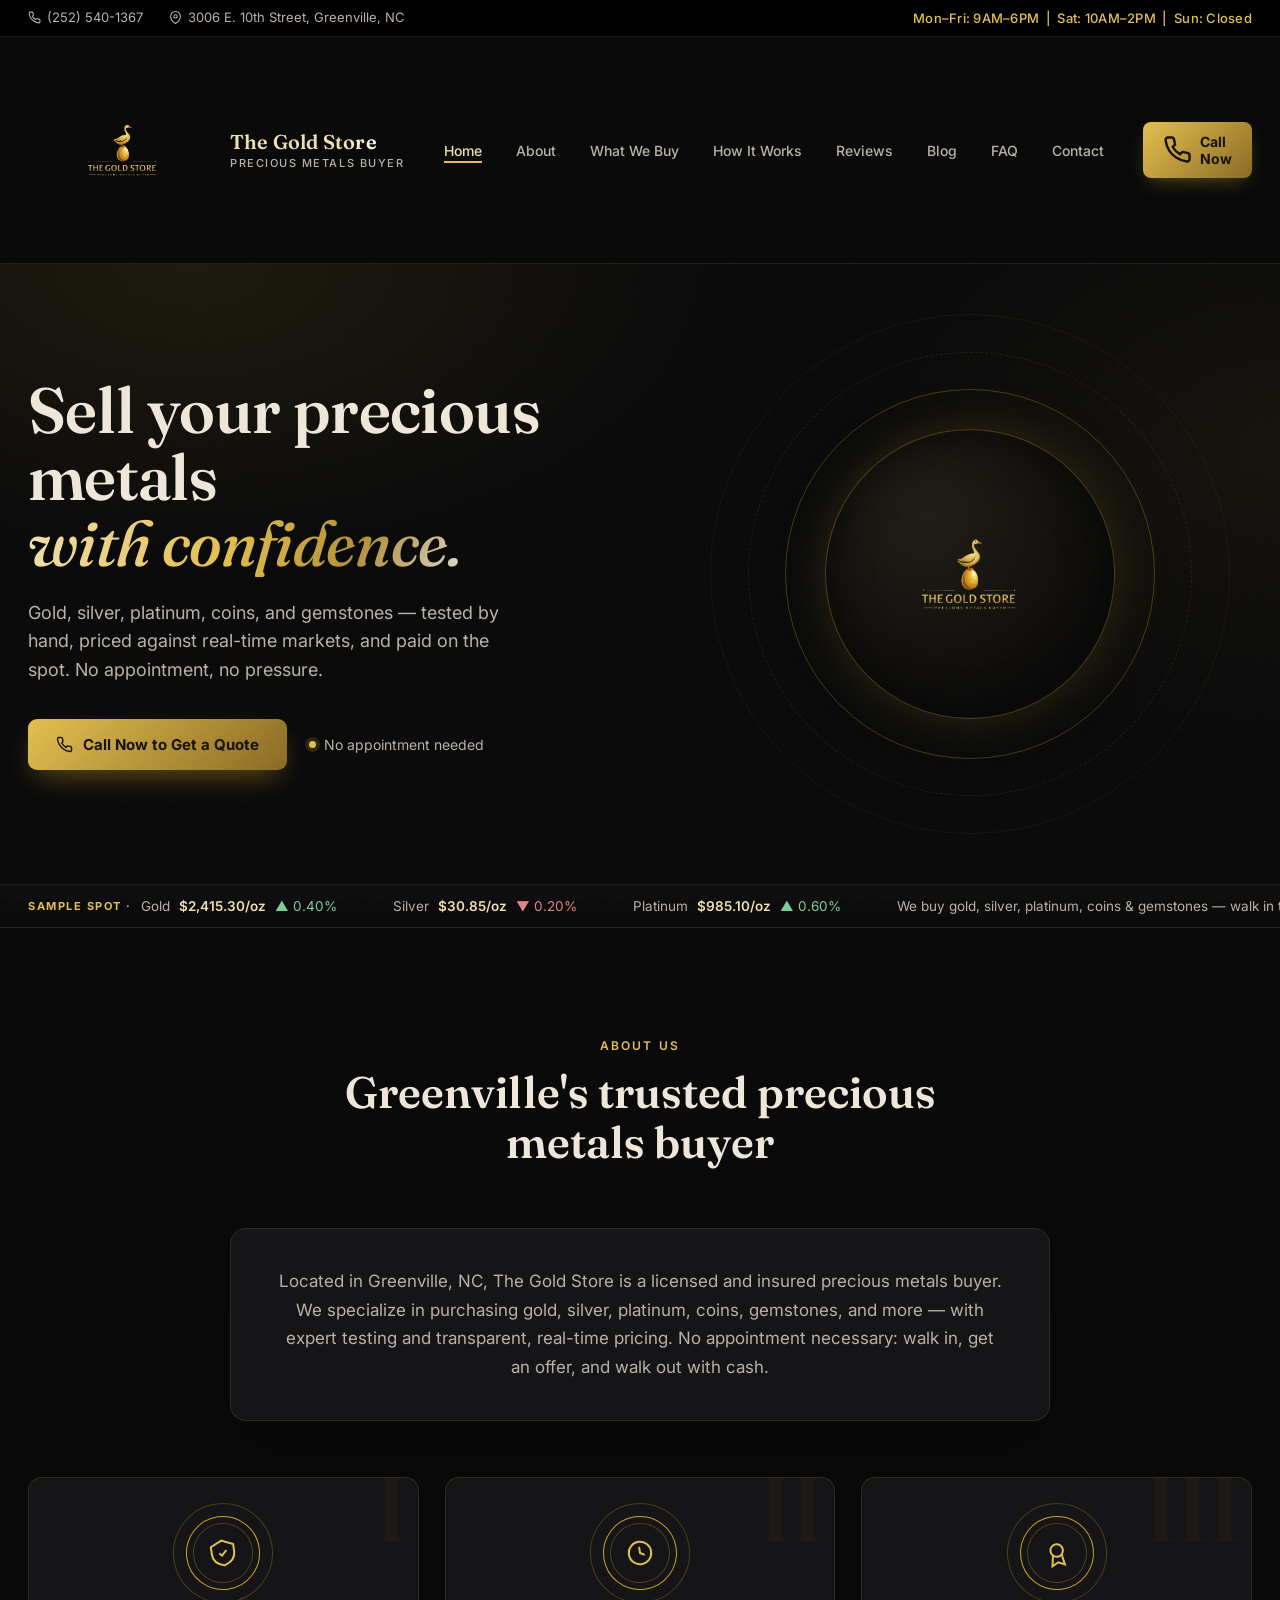
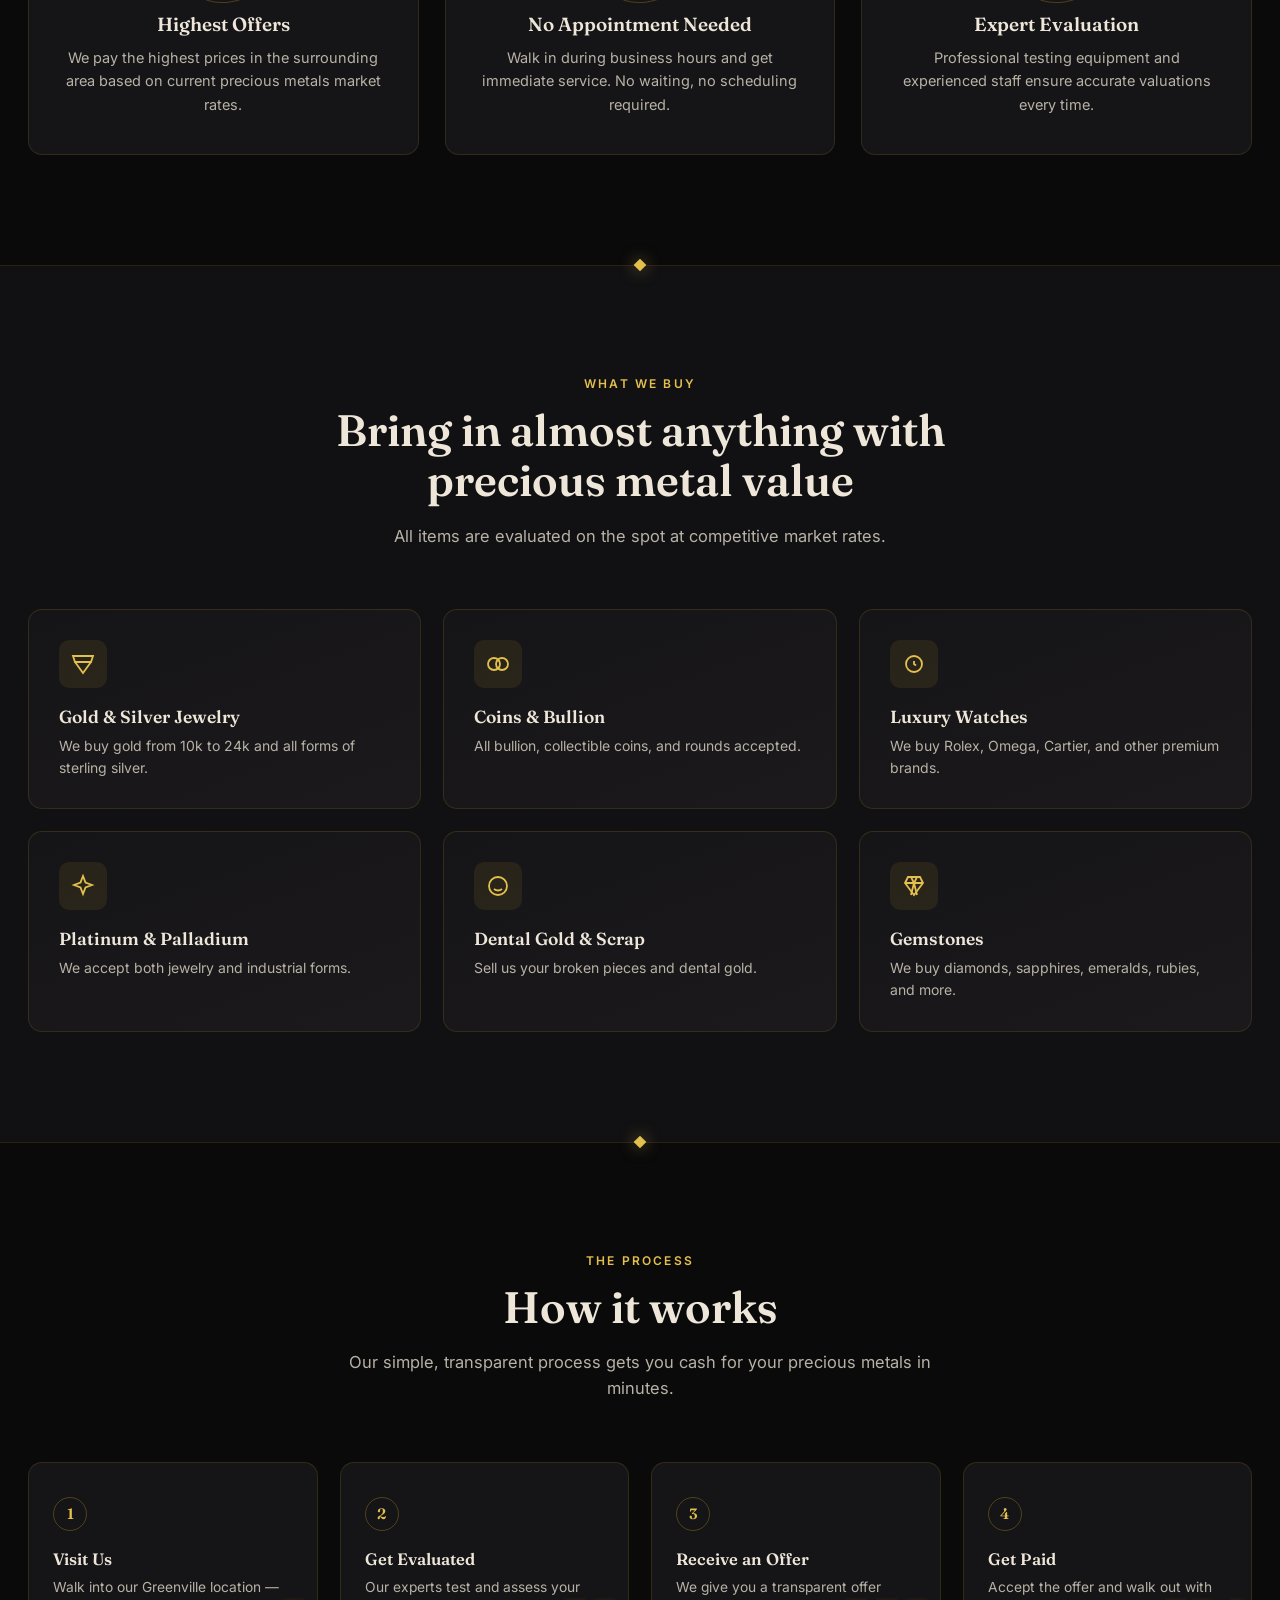
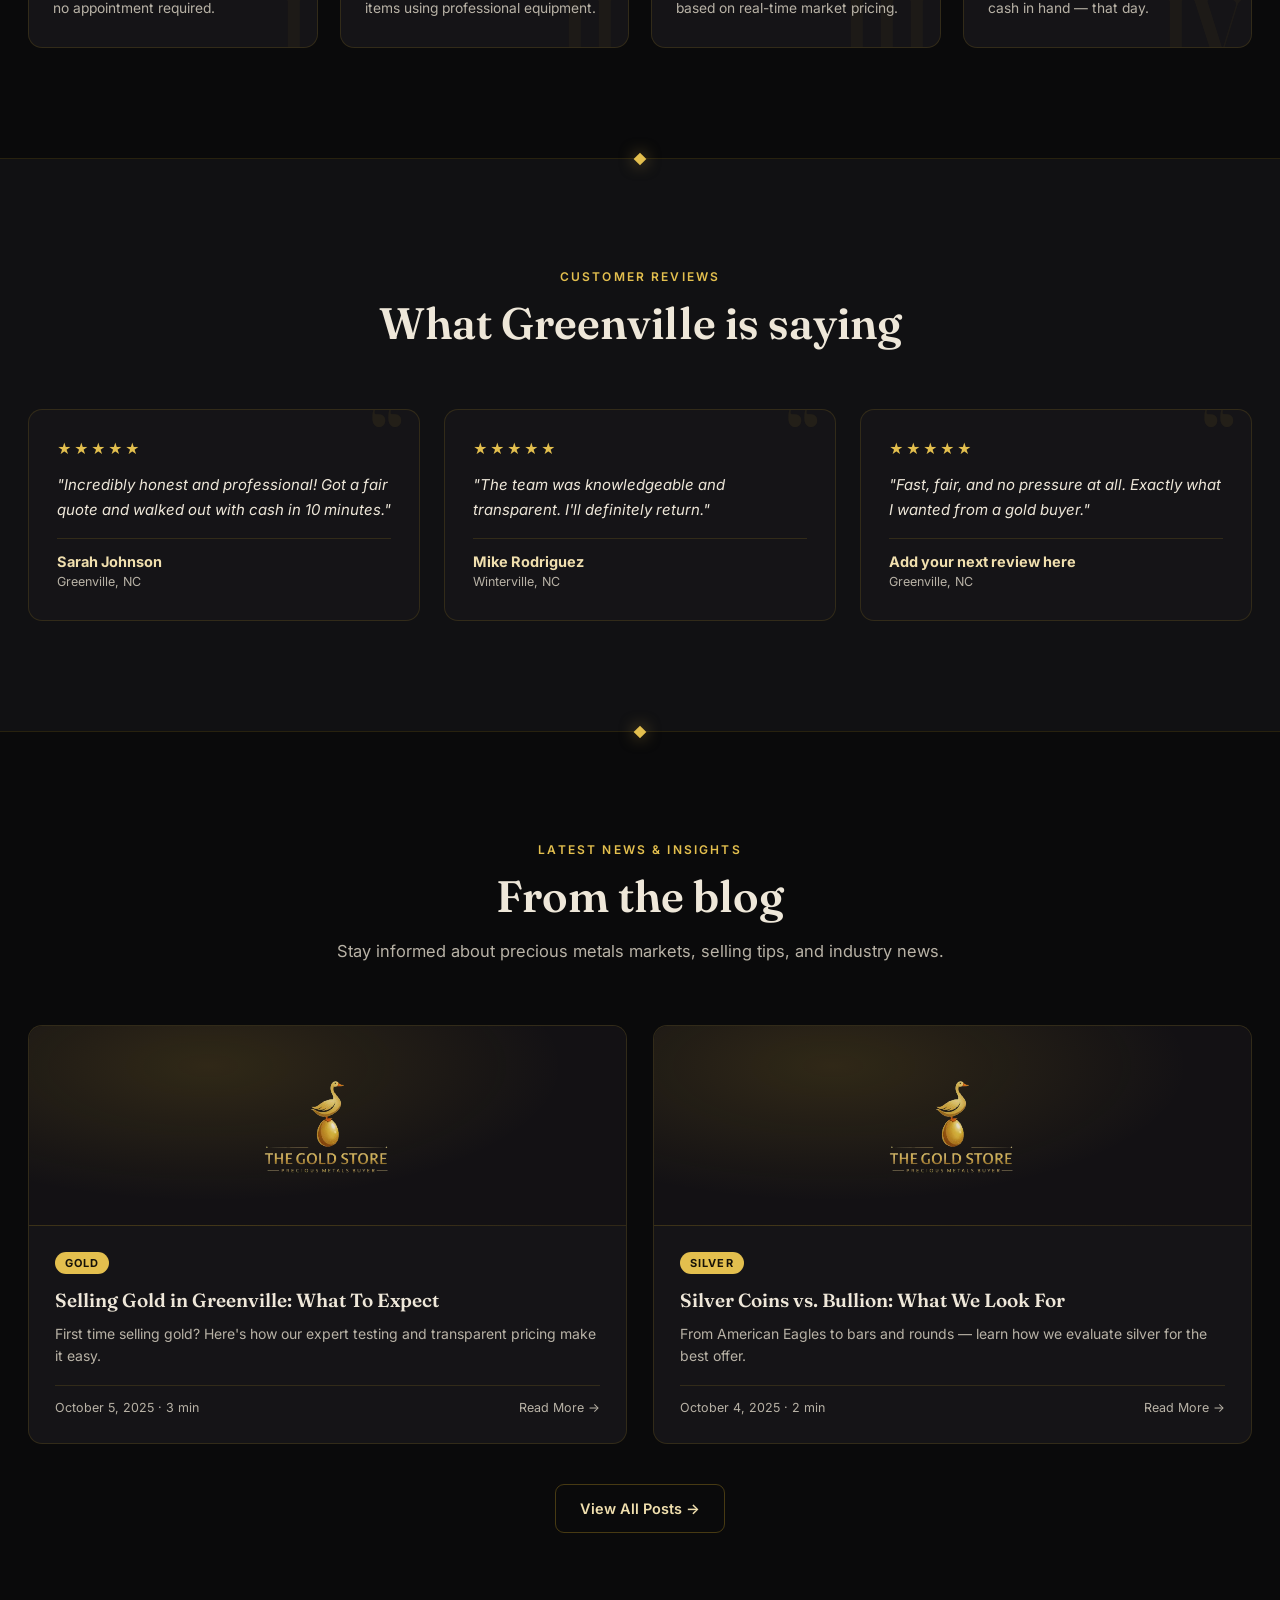
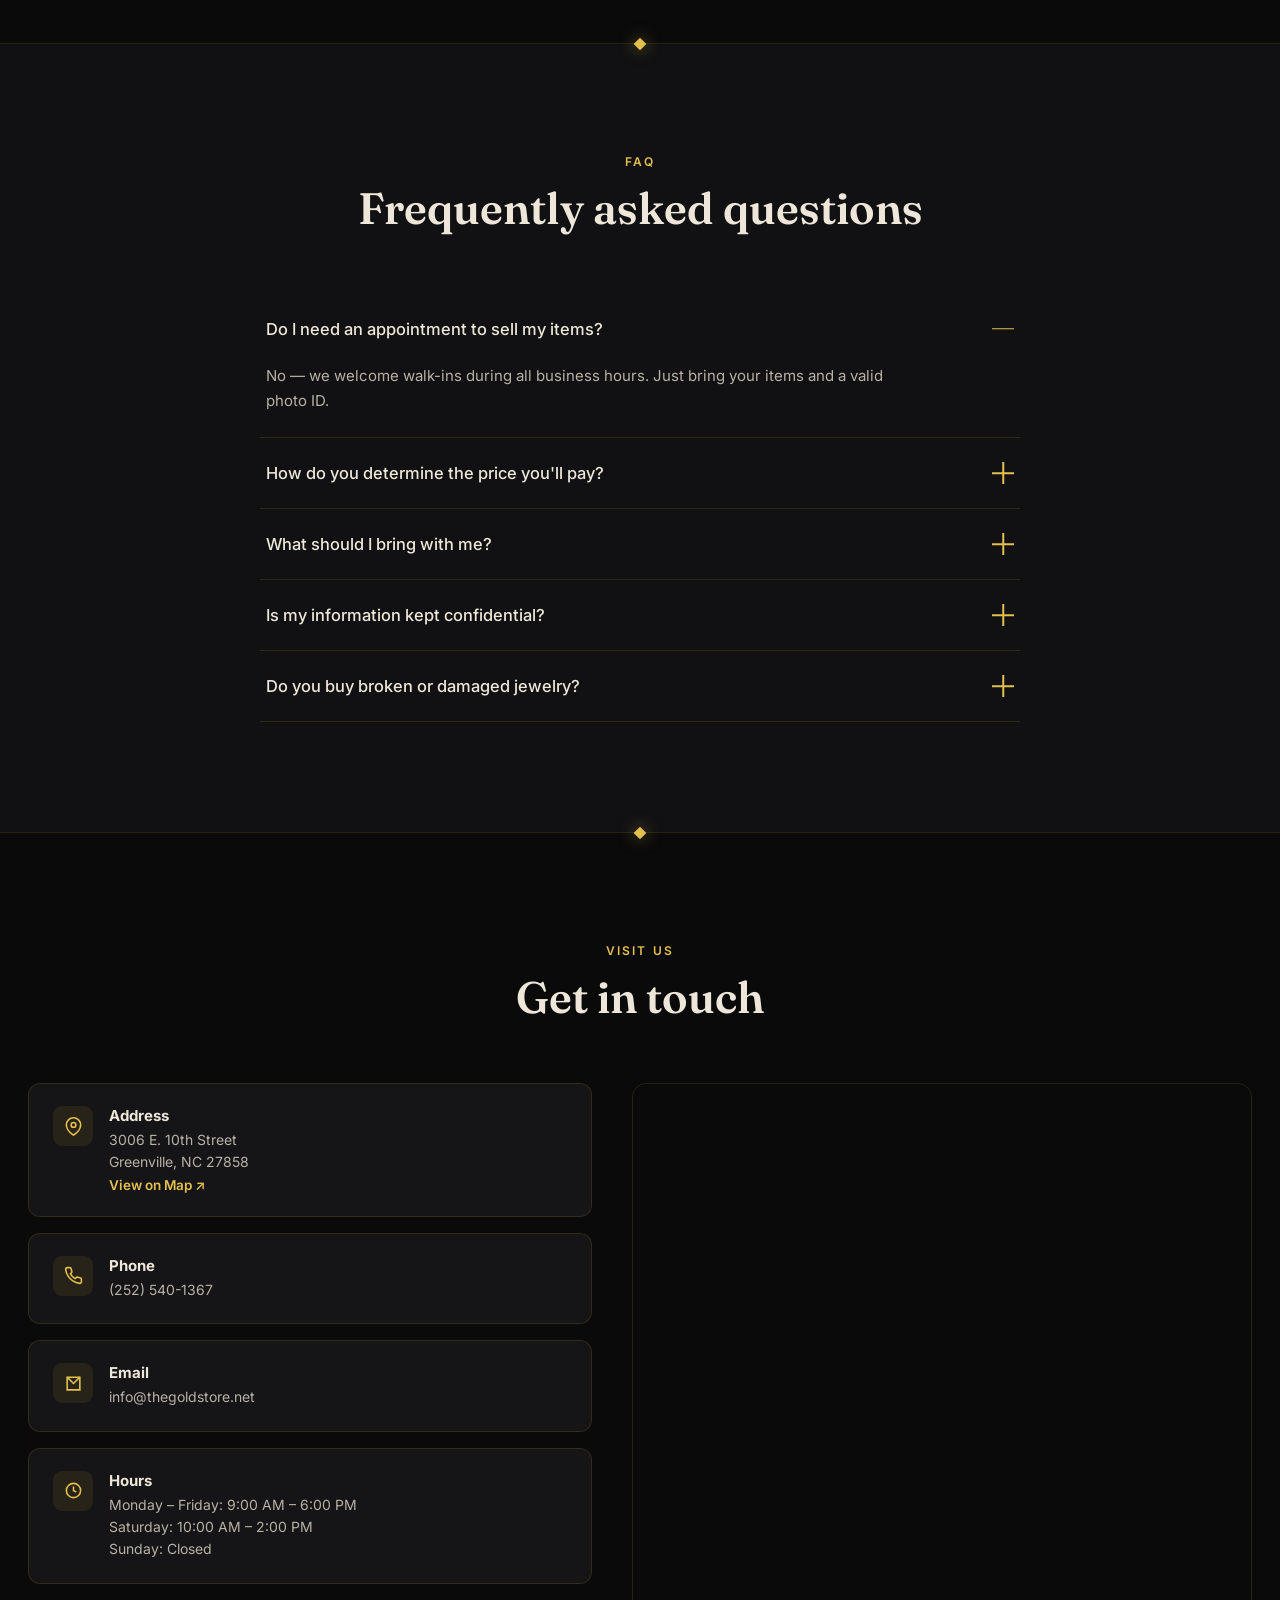
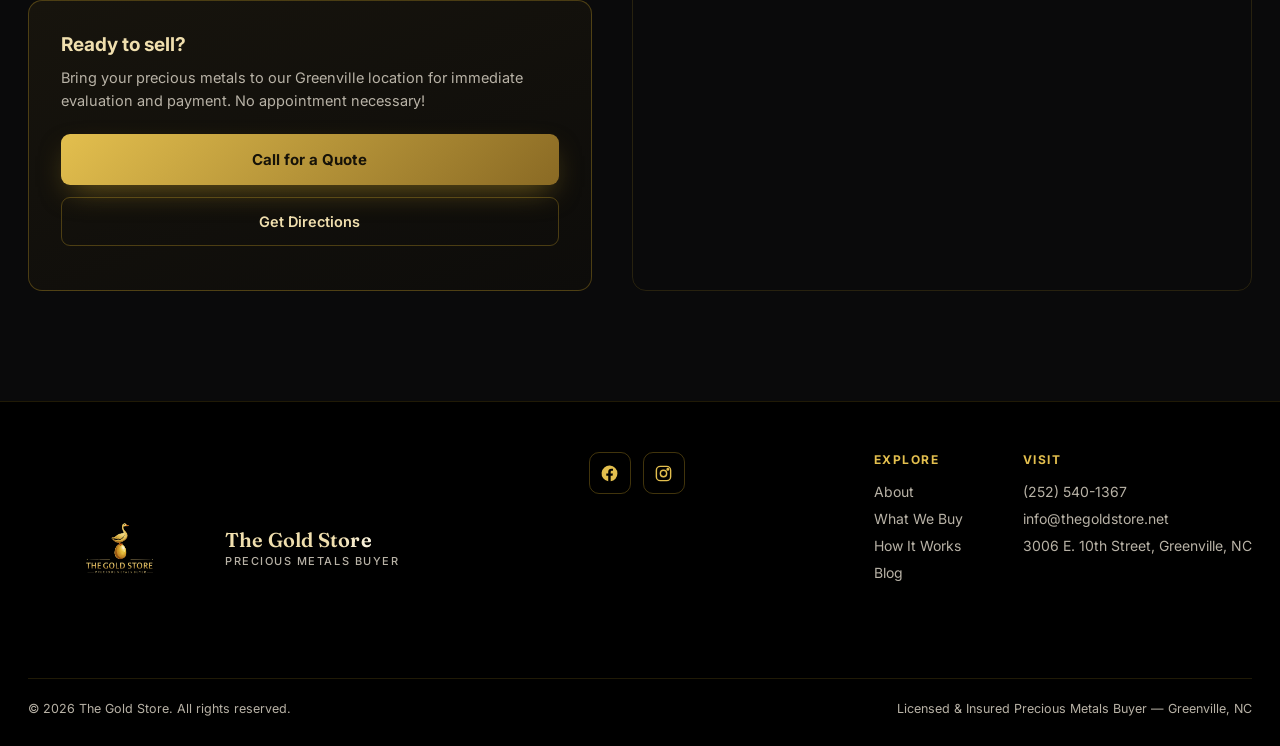
==== index.html @ 0c6445d1 "v14" ====
<!DOCTYPE html>
<html lang="en">
<head>
<meta charset="UTF-8">
<meta name="viewport" content="width=device-width, initial-scale=1.0">
<title>The Gold Store — Precious Metals Buyer in Greenville, NC</title>
<meta name="description" content="Get instant cash for gold, silver, platinum, coins and more in Greenville, NC. Walk in, get tested, and get paid. Licensed & insured.">
<link rel="preconnect" href="https://fonts.googleapis.com">
<link rel="preconnect" href="https://fonts.gstatic.com" crossorigin>
<link href="https://fonts.googleapis.com/css2?family=Fraunces:ital,opsz,wght@0,9..144,400;0,9..144,500;0,9..144,600;0,9..144,700;1,9..144,500&family=Inter:wght@400;500;600;700&display=swap" rel="stylesheet">
<link rel="stylesheet" href="assets/styles.css">
</head>
<body>
<!-- Intro splash: large centered emblem that docks into its hero position on load -->
<noscript><style>#introOverlay{display:none !important;}</style></noscript>
<div id="introOverlay">
  <div class="intro-emblem">
    <div class="emblem-ring">
      <div class="emblem-core">
        <img src="assets/logo.png" alt="The Gold Store">
      </div>
    </div>
  </div>
</div>
<div class="scroll-progress" id="scrollProgress"></div>

<!-- Utility bar -->
<div class="utility-bar">
  <div class="wrap">
    <div>
      <a href="tel:2525401367"><svg viewBox="0 0 24 24" fill="none" stroke="currentColor" stroke-width="2"><path d="M22 16.92v3a2 2 0 0 1-2.18 2 19.79 19.79 0 0 1-8.63-3.07 19.5 19.5 0 0 1-6-6 19.79 19.79 0 0 1-3.07-8.67A2 2 0 0 1 4.11 2h3a2 2 0 0 1 2 1.72c.127.96.362 1.903.7 2.81a2 2 0 0 1-.45 2.11L8.09 9.91a16 16 0 0 0 6 6l1.27-1.27a2 2 0 0 1 2.11-.45c.907.338 1.85.573 2.81.7A2 2 0 0 1 22 16.92z"/></svg>(252) 540-1367</a>
      <a href="https://maps.google.com/?q=3006+E.+10th+Street+Greenville+NC" target="_blank" rel="noopener"><svg viewBox="0 0 24 24" fill="none" stroke="currentColor" stroke-width="2"><path d="M21 10c0 7-9 13-9 13s-9-6-9-13a9 9 0 0 1 18 0z"/><circle cx="12" cy="10" r="3"/></svg>3006 E. 10th Street, Greenville, NC</a>
    </div>
    <div class="hours">Mon–Fri: 9AM–6PM &nbsp;|&nbsp; Sat: 10AM–2PM &nbsp;|&nbsp; Sun: Closed</div>
  </div>
</div>

<!-- Header -->
<header class="site-header">
  <nav>
    <a href="#home" class="brand">
      <img class="brand-mark" src="assets/logo.png" alt="The Gold Store logo">
      <span class="brand-name">The Gold Store<span>Precious Metals Buyer</span></span>
    </a>
    <ul class="nav-links">
      <li><a href="#home">Home</a></li>
      <li><a href="#about">About</a></li>
      <li><a href="#what-we-buy">What We Buy</a></li>
      <li><a href="#how-it-works">How It Works</a></li>
      <li><a href="#reviews">Reviews</a></li>
      <li><a href="blog.html">Blog</a></li>
      <li><a href="#faq">FAQ</a></li>
      <li><a href="#contact">Contact</a></li>
    </ul>
    <a href="tel:2525401367" class="nav-cta">
      <svg viewBox="0 0 24 24" fill="none" stroke="currentColor" stroke-width="2"><path d="M22 16.92v3a2 2 0 0 1-2.18 2 19.79 19.79 0 0 1-8.63-3.07 19.5 19.5 0 0 1-6-6 19.79 19.79 0 0 1-3.07-8.67A2 2 0 0 1 4.11 2h3a2 2 0 0 1 2 1.72c.127.96.362 1.903.7 2.81a2 2 0 0 1-.45 2.11L8.09 9.91a16 16 0 0 0 6 6l1.27-1.27a2 2 0 0 1 2.11-.45c.907.338 1.85.573 2.81.7A2 2 0 0 1 22 16.92z"/></svg>
      Call Now
    </a>
    <button class="menu-toggle" id="menuOpen" aria-label="Open menu">
      <svg width="20" height="20" viewBox="0 0 24 24" fill="none" stroke="currentColor" stroke-width="2"><path d="M3 12h18M3 6h18M3 18h18"/></svg>
    </button>
  </nav>
</header>

<div class="mobile-nav" id="mobileNav">
  <button class="close-btn" id="menuClose">✕</button>
  <a href="#home">Home</a>
  <a href="#about">About</a>
  <a href="#what-we-buy">What We Buy</a>
  <a href="#how-it-works">How It Works</a>
  <a href="#reviews">Reviews</a>
  <a href="blog.html">Blog</a>
  <a href="#faq">FAQ</a>
  <a href="#contact">Contact</a>
</div>

<!-- Hero -->
<section class="hero" id="home">
  <div class="wrap hero-grid">
    <div>
      <h1>Sell your precious metals <em>with confidence.</em></h1>
      <p class="lede">Gold, silver, platinum, coins, and gemstones — tested by hand, priced against real-time markets, and paid on the spot. No appointment, no pressure.</p>
      <div class="hero-actions">
        <a href="tel:2525401367" class="btn-primary">
          <svg viewBox="0 0 24 24" fill="none" stroke="currentColor" stroke-width="2"><path d="M22 16.92v3a2 2 0 0 1-2.18 2 19.79 19.79 0 0 1-8.63-3.07 19.5 19.5 0 0 1-6-6 19.79 19.79 0 0 1-3.07-8.67A2 2 0 0 1 4.11 2h3a2 2 0 0 1 2 1.72c.127.96.362 1.903.7 2.81a2 2 0 0 1-.45 2.11L8.09 9.91a16 16 0 0 0 6 6l1.27-1.27a2 2 0 0 1 2.11-.45c.907.338 1.85.573 2.81.7A2 2 0 0 1 22 16.92z"/></svg>
          Call Now to Get a Quote
        </a>
        <div class="hero-note"><span class="dot"></span>No appointment needed</div>
      </div>
    </div>
    <div class="hero-emblem">
      <div class="emblem-ring">
        <div class="emblem-core">
          <img src="assets/logo.png" alt="The Gold Store emblem">
        </div>
      </div>
    </div>
  </div>
</section>

<!-- Ticker -->
<div class="ticker">
  <div class="wrap" style="display:flex; align-items:center; gap:24px; padding-top:0;">
    <div class="ticker-track" id="tickerTrack">
      <!-- duplicated via JS for seamless loop -->
    </div>
  </div>
</div>

<!-- About -->
<section id="about">
  <div class="wrap">
    <div class="section-head reveal">
      <div class="eyebrow">About Us</div>
      <h2>Greenville's trusted precious metals buyer</h2>
    </div>
    <div class="about-lede reveal">
      Located in Greenville, NC, The Gold Store is a licensed and insured precious metals buyer. We specialize in purchasing gold, silver, platinum, coins, gemstones, and more — with expert testing and transparent, real-time pricing. No appointment necessary: walk in, get an offer, and walk out with cash.
    </div>
    <div class="trust-grid">
      <div class="trust-card reveal" data-num="I">
        <div class="stamp"><svg viewBox="0 0 24 24" fill="none" stroke="currentColor" stroke-width="1.6"><path d="M12 2 3 6v6c0 5 4 8.5 9 10 5-1.5 9-5 9-10V6l-9-4z"/><path d="m9 12 2 2 4-4"/></svg></div>
        <h3>Highest Offers</h3>
        <p>We pay the highest prices in the surrounding area based on current precious metals market rates.</p>
      </div>
      <div class="trust-card reveal" data-num="II">
        <div class="stamp"><svg viewBox="0 0 24 24" fill="none" stroke="currentColor" stroke-width="1.6"><circle cx="12" cy="12" r="9"/><path d="M12 7v5l3.5 2"/></svg></div>
        <h3>No Appointment Needed</h3>
        <p>Walk in during business hours and get immediate service. No waiting, no scheduling required.</p>
      </div>
      <div class="trust-card reveal" data-num="III">
        <div class="stamp"><svg viewBox="0 0 24 24" fill="none" stroke="currentColor" stroke-width="1.6"><path d="M12 15a5 5 0 1 0 0-10 5 5 0 0 0 0 10z"/><path d="M8.5 13.5 7 22l5-2.5L17 22l-1.5-8.5"/></svg></div>
        <h3>Expert Evaluation</h3>
        <p>Professional testing equipment and experienced staff ensure accurate valuations every time.</p>
      </div>
    </div>
  </div>
</section>
<div class="ornament-divider"><span></span></div>


<!-- What We Buy -->
<section id="what-we-buy" style="background:var(--ink-soft);">
  <div class="wrap">
    <div class="section-head reveal">
      <div class="eyebrow">What We Buy</div>
      <h2>Bring in almost anything with precious metal value</h2>
      <p>All items are evaluated on the spot at competitive market rates.</p>
    </div>
    <div class="buy-grid">
      <div class="buy-card reveal">
        <div class="buy-icon"><svg viewBox="0 0 24 24" fill="none" stroke="currentColor" stroke-width="1.8"><path d="M2 4h20l-2 6H4L2 4z"/><path d="M4 10 12 21l8-11"/></svg></div>
        <h3>Gold &amp; Silver Jewelry</h3>
        <p>We buy gold from 10k to 24k and all forms of sterling silver.</p>
      </div>
      <div class="buy-card reveal">
        <div class="buy-icon"><svg viewBox="0 0 24 24" fill="none" stroke="currentColor" stroke-width="1.8"><circle cx="8" cy="12" r="6"/><circle cx="16" cy="12" r="6"/></svg></div>
        <h3>Coins &amp; Bullion</h3>
        <p>All bullion, collectible coins, and rounds accepted.</p>
      </div>
      <div class="buy-card reveal">
        <div class="buy-icon"><svg viewBox="0 0 24 24" fill="none" stroke="currentColor" stroke-width="1.8"><circle cx="12" cy="12" r="8"/><path d="M12 9v3l2 1.5"/></svg></div>
        <h3>Luxury Watches</h3>
        <p>We buy Rolex, Omega, Cartier, and other premium brands.</p>
      </div>
      <div class="buy-card reveal">
        <div class="buy-icon"><svg viewBox="0 0 24 24" fill="none" stroke="currentColor" stroke-width="1.8"><path d="m12 2 2.5 6.5L21 11l-6.5 2.5L12 20l-2.5-6.5L3 11l6.5-2.5L12 2z"/></svg></div>
        <h3>Platinum &amp; Palladium</h3>
        <p>We accept both jewelry and industrial forms.</p>
      </div>
      <div class="buy-card reveal">
        <div class="buy-icon"><svg viewBox="0 0 24 24" fill="none" stroke="currentColor" stroke-width="1.8"><circle cx="12" cy="12" r="9"/><path d="M9 10h.01M15 10h.01M8 15c1.2 1 2.6 1.5 4 1.5s2.8-.5 4-1.5"/></svg></div>
        <h3>Dental Gold &amp; Scrap</h3>
        <p>Sell us your broken pieces and dental gold.</p>
      </div>
      <div class="buy-card reveal">
        <div class="buy-icon"><svg viewBox="0 0 24 24" fill="none" stroke="currentColor" stroke-width="1.8"><path d="M6 3h12l3 6-9 12L3 9l3-6z"/><path d="M3 9h18M9 3l3 6-3 12M15 3l-3 6 3 12"/></svg></div>
        <h3>Gemstones</h3>
        <p>We buy diamonds, sapphires, emeralds, rubies, and more.</p>
      </div>
    </div>
  </div>
</section>
<div class="ornament-divider"><span></span></div>


<!-- How It Works -->
<section id="how-it-works">
  <div class="wrap">
    <div class="section-head reveal">
      <div class="eyebrow">The Process</div>
      <h2>How it works</h2>
      <p>Our simple, transparent process gets you cash for your precious metals in minutes.</p>
    </div>
    <div class="steps">
      <div class="step reveal" data-num="I"><div class="step-num">1</div><h3>Visit Us</h3><p>Walk into our Greenville location — no appointment required.</p><span class="step-connector"></span></div>
      <div class="step reveal" data-num="II"><div class="step-num">2</div><h3>Get Evaluated</h3><p>Our experts test and assess your items using professional equipment.</p><span class="step-connector"></span></div>
      <div class="step reveal" data-num="III"><div class="step-num">3</div><h3>Receive an Offer</h3><p>We give you a transparent offer based on real-time market pricing.</p><span class="step-connector"></span></div>
      <div class="step reveal" data-num="IV"><div class="step-num">4</div><h3>Get Paid</h3><p>Accept the offer and walk out with cash in hand — that day.</p></div>
    </div>
  </div>
</section>
<div class="ornament-divider"><span></span></div>


<!-- Reviews -->
<section id="reviews" style="background:var(--ink-soft);">
  <div class="wrap">
    <div class="section-head reveal">
      <div class="eyebrow">Customer Reviews</div>
      <h2>What Greenville is saying</h2>
    </div>
    <div class="testi-grid">
      <div class="testi-card reveal">
        <div class="stars">★★★★★</div>
        <p>"Incredibly honest and professional! Got a fair quote and walked out with cash in 10 minutes."</p>
        <div class="testi-who"><strong>Sarah Johnson</strong><span>Greenville, NC</span></div>
      </div>
      <div class="testi-card reveal">
        <div class="stars">★★★★★</div>
        <p>"The team was knowledgeable and transparent. I'll definitely return."</p>
        <div class="testi-who"><strong>Mike Rodriguez</strong><span>Winterville, NC</span></div>
      </div>
      <div class="testi-card reveal">
        <div class="stars">★★★★★</div>
        <p>"Fast, fair, and no pressure at all. Exactly what I wanted from a gold buyer."</p>
        <div class="testi-who"><strong>Add your next review here</strong><span>Greenville, NC</span></div>
      </div>
    </div>
    </div>
</section>
<div class="ornament-divider"><span></span></div>


<!-- Blog teaser -->
<section id="blog-teaser">
  <div class="wrap">
    <div class="section-head reveal">
      <div class="eyebrow">Latest News &amp; Insights</div>
      <h2>From the blog</h2>
      <p>Stay informed about precious metals markets, selling tips, and industry news.</p>
    </div>
    <div class="blog-grid" id="blogTeaserGrid">
      <!-- populated by blog-data.js -->
    </div>
    <div style="text-align:center; margin-top:40px;">
      <a href="blog.html" class="btn-outline">View All Posts →</a>
    </div>
  </div>
</section>
<div class="ornament-divider"><span></span></div>


<!-- FAQ -->
<section id="faq" style="background:var(--ink-soft);">
  <div class="wrap">
    <div class="section-head reveal">
      <div class="eyebrow">FAQ</div>
      <h2>Frequently asked questions</h2>
    </div>
    <div class="faq-list reveal">
      <div class="faq-item open">
        <div class="faq-q"><span>Do I need an appointment to sell my items?</span><span class="plus"></span></div>
        <div class="faq-a" style="max-height:120px;"><p>No — we welcome walk-ins during all business hours. Just bring your items and a valid photo ID.</p></div>
      </div>
      <div class="faq-item">
        <div class="faq-q"><span>How do you determine the price you'll pay?</span><span class="plus"></span></div>
        <div class="faq-a"><p>We test purity and weight using professional equipment, then price against real-time precious metals market rates — the same rates shown in our ticker above.</p></div>
      </div>
      <div class="faq-item">
        <div class="faq-q"><span>What should I bring with me?</span><span class="plus"></span></div>
        <div class="faq-a"><p>Bring the items you'd like to sell along with a valid government-issued photo ID, as required by North Carolina law for precious metals transactions.</p></div>
      </div>
      <div class="faq-item">
        <div class="faq-q"><span>Is my information kept confidential?</span><span class="plus"></span></div>
        <div class="faq-a"><p>Yes. As a licensed and insured buyer, we follow all state reporting requirements while keeping your personal information secure.</p></div>
      </div>
      <div class="faq-item">
        <div class="faq-q"><span>Do you buy broken or damaged jewelry?</span><span class="plus"></span></div>
        <div class="faq-a"><p>Absolutely. Broken chains, mismatched earrings, and damaged pieces are all evaluated on their metal content and value.</p></div>
      </div>
    </div>
  </div>
</section>
<div class="ornament-divider"><span></span></div>


<!-- Contact -->
<section id="contact">
  <div class="wrap">
    <div class="section-head reveal">
      <div class="eyebrow">Visit Us</div>
      <h2>Get in touch</h2>
    </div>
    <div class="contact-grid">
      <div>
        <div class="contact-cards">
          <div class="info-card reveal">
            <div class="ic"><svg viewBox="0 0 24 24" fill="none" stroke="currentColor" stroke-width="2"><path d="M21 10c0 7-9 13-9 13s-9-6-9-13a9 9 0 0 1 18 0z"/><circle cx="12" cy="10" r="3"/></svg></div>
            <div><h4>Address</h4><p>3006 E. 10th Street<br>Greenville, NC 27858</p><a class="link" href="https://maps.google.com/?q=3006+E.+10th+Street+Greenville+NC" target="_blank" rel="noopener">View on Map ↗</a></div>
          </div>
          <div class="info-card reveal">
            <div class="ic"><svg viewBox="0 0 24 24" fill="none" stroke="currentColor" stroke-width="2"><path d="M22 16.92v3a2 2 0 0 1-2.18 2 19.79 19.79 0 0 1-8.63-3.07 19.5 19.5 0 0 1-6-6 19.79 19.79 0 0 1-3.07-8.67A2 2 0 0 1 4.11 2h3a2 2 0 0 1 2 1.72c.127.96.362 1.903.7 2.81a2 2 0 0 1-.45 2.11L8.09 9.91a16 16 0 0 0 6 6l1.27-1.27a2 2 0 0 1 2.11-.45c.907.338 1.85.573 2.81.7A2 2 0 0 1 22 16.92z"/></svg></div>
            <div><h4>Phone</h4><p><a href="tel:2525401367">(252) 540-1367</a></p></div>
          </div>
          <div class="info-card reveal">
            <div class="ic"><svg viewBox="0 0 24 24" fill="none" stroke="currentColor" stroke-width="2"><path d="M4 4h16v16H4z"/><path d="m4 4 8 8 8-8"/></svg></div>
            <div><h4>Email</h4><p><a href="mailto:info@thegoldstore.net">info@thegoldstore.net</a></p></div>
          </div>
          <div class="info-card reveal">
            <div class="ic"><svg viewBox="0 0 24 24" fill="none" stroke="currentColor" stroke-width="2"><circle cx="12" cy="12" r="9"/><path d="M12 7v5l3.5 2"/></svg></div>
            <div><h4>Hours</h4><p>Monday – Friday: 9:00 AM – 6:00 PM<br>Saturday: 10:00 AM – 2:00 PM<br>Sunday: Closed</p></div>
          </div>
        </div>
        <div class="cta-panel reveal">
          <h4>Ready to sell?</h4>
          <p>Bring your precious metals to our Greenville location for immediate evaluation and payment. No appointment necessary!</p>
          <a href="tel:2525401367" class="btn-primary">Call for a Quote</a>
          <a href="https://maps.google.com/?q=3006+E.+10th+Street+Greenville+NC" target="_blank" rel="noopener" class="btn-outline">Get Directions</a>
        </div>
      </div>
      <div class="map-embed reveal">
        <iframe src="https://www.google.com/maps?q=The+Gold+Store+3006+E+10th+St+Greenville+NC+27858&z=16&output=embed" loading="lazy" referrerpolicy="no-referrer-when-downgrade"></iframe>
      </div>
    </div>
  </div>
</section>

<!-- Footer -->
<footer>
  <div class="wrap">
    <div class="footer-grid">
      <div class="footer-brand">
        <img class="brand-mark" src="assets/logo.png" alt="The Gold Store" style="width:185px;">
        <div class="brand-name">The Gold Store<span>Precious Metals Buyer</span></div>
      </div>
      <div class="social-icons">
        <a href="https://www.facebook.com/61578571560617/" target="_blank" rel="noopener" aria-label="Facebook"><svg viewBox="0 0 24 24" fill="currentColor"><path d="M22 12a10 10 0 1 0-11.6 9.9v-7H7.9V12h2.5V9.8c0-2.5 1.5-3.9 3.8-3.9 1.1 0 2.2.2 2.2.2v2.5h-1.3c-1.2 0-1.6.8-1.6 1.6V12h2.8l-.4 2.9h-2.4v7A10 10 0 0 0 22 12z"/></svg></a>
        <a href="https://www.instagram.com/thegoldstoreofgreenville/" target="_blank" rel="noopener" aria-label="Instagram"><svg viewBox="0 0 24 24" fill="none" stroke="currentColor" stroke-width="1.8"><rect x="3" y="3" width="18" height="18" rx="5"/><circle cx="12" cy="12" r="4"/><circle cx="17.5" cy="6.5" r="1"/></svg></a>
      </div>
      <div class="footer-cols">
        <div class="footer-col">
          <h5>Explore</h5>
          <a href="#about">About</a>
          <a href="#what-we-buy">What We Buy</a>
          <a href="#how-it-works">How It Works</a>
          <a href="blog.html">Blog</a>
        </div>
        <div class="footer-col">
          <h5>Visit</h5>
          <a href="tel:2525401367">(252) 540-1367</a>
          <a href="mailto:info@thegoldstore.net">info@thegoldstore.net</a>
          <a href="https://maps.google.com/?q=3006+E.+10th+Street+Greenville+NC" target="_blank" rel="noopener">3006 E. 10th Street, Greenville, NC</a>
        </div>
      </div>
    </div>
    <div class="footer-bottom">
      <span>© <span id="year"></span> The Gold Store. All rights reserved.</span>
      <span>Licensed &amp; Insured Precious Metals Buyer — Greenville, NC</span>
    </div>
  </div>
</footer>

<script src="assets/blog-data.js"></script>
<script src="assets/main.js"></script>
</body>
</html>
---- assets/styles.css ----
:root{
    --ink:#0a0a0b;
    --ink-soft:#111113;
    --panel:#151417;
    --panel-2:#1b191c;
    --hairline:rgba(201,162,39,.16);
    --hairline-strong:rgba(201,162,39,.32);
    --gold-deep:#8a6a24;
    --gold:#c9a227;
    --gold-bright:#e3bf4e;
    --champagne:#f0dfae;
    --ivory:#eee7d9;
    --ivory-dim:#b8b2a6;
    --shadow: 0 30px 60px -20px rgba(0,0,0,.6);
    --ease: cubic-bezier(.22,1,.36,1);
  }
  *{box-sizing:border-box;}
  html{scroll-behavior:smooth;}
  @media (prefers-reduced-motion: reduce){
    html{scroll-behavior:auto;}
    *{animation-duration:.001ms !important; animation-iteration-count:1 !important; transition-duration:.001ms !important;}
  }
  body{
    margin:0;
    background:var(--ink);
    color:var(--ivory);
    font-family:'Inter',sans-serif;
    -webkit-font-smoothing:antialiased;
    overflow-x:hidden;
  }
  h1,h2,h3,.display{font-family:'Fraunces',serif;}
  body::after{
    content:""; position:fixed; inset:0; pointer-events:none; z-index:9999;
    opacity:.035; mix-blend-mode:overlay;
    background-image:url("data:image/svg+xml;utf8,<svg xmlns='http://www.w3.org/2000/svg' width='120' height='120'><filter id='n'><feTurbulence type='fractalNoise' baseFrequency='0.9' numOctaves='2' stitchTiles='stitch'/></filter><rect width='100%25' height='100%25' filter='url(%23n)'/></svg>");
  }
  a{color:inherit;text-decoration:none;}
  img{max-width:100%;display:block;}
  .wrap{max-width:1360px;margin:0 auto;padding:0 28px;}
  .eyebrow{
    font-size:12px; letter-spacing:.18em; text-transform:uppercase;
    color:var(--gold-bright); font-weight:600; display:flex; align-items:center; gap:10px;
  }
  .eyebrow::before{content:"";width:22px;height:1px;background:var(--gold);display:inline-block;}

  /* ---------- Utility bar ---------- */
  .utility-bar{
    background:#000; border-bottom:1px solid var(--hairline);
    font-size:13px; color:var(--ivory-dim);
  }
  .utility-bar .wrap{display:flex; justify-content:space-between; align-items:center; padding:9px 28px; flex-wrap:wrap; gap:6px;}
  .utility-bar a{display:inline-flex; align-items:center; gap:6px; margin-right:22px;}
  .utility-bar a:hover{color:var(--gold-bright);}
  .utility-bar .hours{color:var(--gold-bright); font-weight:500; letter-spacing:.02em;}
  .utility-bar svg{width:13px;height:13px;flex-shrink:0;}

  /* ---------- Nav ---------- */
  header.site-header{
    position:sticky; top:0; z-index:50;
    background:rgba(10,10,11,.86);
    backdrop-filter:blur(14px) saturate(140%);
    border-bottom:1px solid var(--hairline);
    transition:padding .35s var(--ease), background .35s var(--ease);
  }
  nav{display:flex; align-items:center; justify-content:space-between; padding:18px 28px; max-width:1360px; margin:0 auto;}
  .brand{display:flex; align-items:center; gap:12px;}
  .brand-mark{width:190px;height:190px;flex-shrink:0;object-fit:contain;}
  .brand-name{
    font-family:'Fraunces',serif; font-size:20px; font-weight:600; letter-spacing:.01em;
    color:var(--champagne); position:relative; display:inline-block;
  }
  .shine-text{position:relative; display:inline-block;}
  .shine-text::after{
    content:attr(data-text); position:absolute; left:0; top:0; white-space:nowrap; pointer-events:none;
    background:linear-gradient(115deg, transparent 35%, rgba(255,255,255,.95) 50%, transparent 65%);
    background-size:220% 100%; background-repeat:no-repeat;
    -webkit-background-clip:text; background-clip:text; color:transparent;
    animation:shine-sweep 7s ease-in-out infinite;
  }
  @keyframes shine-sweep{
    0%, 55%{background-position:160% 0;}
    85%, 100%{background-position:-60% 0;}
  }
  .brand-name span{color:var(--ivory-dim); font-family:'Inter',sans-serif; font-weight:500; font-size:11px; letter-spacing:.14em; display:block; text-transform:uppercase; margin-top:2px;}
  .nav-links{display:flex; gap:2px; list-style:none; margin:0; padding:0;}
  .nav-links a{
    padding:10px 16px; font-size:14px; font-weight:500; color:var(--ivory-dim);
    border-radius:6px; transition:color .2s, background .2s; position:relative;
  }
  .nav-links a:hover{color:var(--champagne); background:rgba(201,162,39,.08);}
  .nav-links a.active{color:var(--champagne);}
  .nav-links a.active::after{
    content:""; position:absolute; left:16px; right:16px; bottom:6px; height:1.5px;
    background:var(--gold-bright);
  }
  .nav-links a{position:relative;}
  .nav-cta{
    display:inline-flex; align-items:center; gap:8px;
    background:linear-gradient(135deg,var(--gold-bright),var(--gold-deep));
    color:#161208; font-weight:700; font-size:14px; padding:11px 20px; border-radius:8px;
    box-shadow:0 8px 20px -8px rgba(201,162,39,.5);
    transition:transform .25s var(--ease), box-shadow .25s var(--ease);
  }
  .nav-cta:hover{transform:translateY(-2px); box-shadow:0 14px 26px -8px rgba(201,162,39,.65);}
  .menu-toggle{display:none;}

  /* ---------- Hero ---------- */
  .hero{
    position:relative; padding:40px 0; overflow:hidden;
    min-height:calc(100vh - 280px); display:flex; align-items:center;
    background:
      radial-gradient(ellipse 900px 500px at 15% 0%, rgba(201,162,39,.10), transparent 60%),
      radial-gradient(ellipse 700px 500px at 100% 30%, rgba(201,162,39,.06), transparent 60%),
      var(--ink);
  }
  .hero > .wrap{width:100%;}
  .hero::before{
    content:""; position:absolute; inset:0; opacity:.35; pointer-events:none;
    background-image: radial-gradient(rgba(201,162,39,.35) .6px, transparent .6px);
    background-size:26px 26px;
    mask-image:radial-gradient(ellipse 800px 500px at 30% 20%, black, transparent 70%);
  }
  .hero-grid{display:grid; grid-template-columns:1.1fr 1fr; gap:40px; align-items:center; position:relative;}
  .hero-eyebrow{margin-bottom:22px;}
  .hero h1{
    font-size:clamp(40px,5vw,64px); line-height:1.04; font-weight:600; margin:0 0 22px; color:var(--ivory);
    letter-spacing:-.01em;
  }
  .word-reveal{
    display:inline-block; opacity:0; transform:translateY(100%) rotate(4deg);
    animation:word-in .7s var(--ease) forwards;
  }
  @keyframes word-in{to{opacity:1; transform:translateY(0) rotate(0);}}
  .cursor-glow{
    position:absolute; width:420px; height:420px; margin:-210px 0 0 -210px;
    background:radial-gradient(circle, rgba(227,191,78,.14), transparent 70%);
    pointer-events:none; opacity:0; transition:opacity .4s ease; z-index:0;
  }
  .hero h1 em{
    font-style:italic; font-weight:500; position:relative;
    background:linear-gradient(100deg,var(--champagne),var(--gold-bright) 45%, var(--gold-deep));
    -webkit-background-clip:text; background-clip:text; color:transparent;
  }
  .hero p.lede{font-size:18px; line-height:1.6; color:var(--ivory-dim); max-width:480px; margin:0 0 34px;}
  .hero-actions{display:flex; align-items:center; gap:22px; flex-wrap:wrap;}
  .btn-primary{
    display:inline-flex; align-items:center; gap:10px;
    background:linear-gradient(135deg,var(--gold-bright),var(--gold-deep));
    color:#161208; font-weight:700; font-size:15px; padding:16px 28px; border-radius:9px;
    box-shadow:0 12px 30px -10px rgba(201,162,39,.55);
    transition:transform .3s var(--ease), box-shadow .3s var(--ease);
  }
  .btn-primary:hover{transform:translateY(-3px); box-shadow:0 20px 36px -10px rgba(201,162,39,.7);}
  .btn-primary svg{width:17px;height:17px;}
  .hero-note{display:flex; align-items:center; gap:8px; font-size:14px; color:var(--ivory-dim);}
  .hero-note .dot{width:7px;height:7px;border-radius:50%;background:var(--gold-bright); box-shadow:0 0 0 4px rgba(201,162,39,.18);}

  .hero-emblem{position:relative; display:flex; justify-content:center; align-items:center;}
  .emblem-ring{
    width:370px;height:370px;border-radius:50%;
    border:1px solid var(--hairline-strong);
    display:flex; align-items:center; justify-content:center; position:relative;
    animation:spin 60s linear infinite;
  }
  .emblem-ring::before, .emblem-ring::after{
    content:""; position:absolute; inset:-38px; border-radius:50%; border:1px dashed rgba(201,162,39,.14);
  }
  .emblem-ring::after{inset:-76px; border-style:solid; border-color:rgba(201,162,39,.08);}
  @keyframes spin{to{transform:rotate(360deg);}}
  .emblem-core{
    width:290px;height:290px;border-radius:50%;
    background:radial-gradient(circle at 35% 30%, #201d16, #0c0b0a 70%);
    border:1px solid var(--hairline-strong);
    display:flex; align-items:center; justify-content:center;
    animation:spin-rev 60s linear infinite;
    box-shadow:inset 0 0 40px rgba(0,0,0,.6), 0 0 60px -10px rgba(201,162,39,.25);
  }
  @keyframes spin-rev{to{transform:rotate(-360deg);}}
  .emblem-core img{width:260px;}

  /* ---------- Ticker ---------- */
  .ticker{
    border-top:1px solid var(--hairline); border-bottom:1px solid var(--hairline);
    background:linear-gradient(180deg,#0f0e10,#0a0a0b);
    overflow:hidden; position:relative;
  }
  .ticker-track{display:flex; gap:56px; white-space:nowrap; padding:13px 0; animation:ticker 26s linear infinite;}
  .ticker:hover .ticker-track{animation-play-state:paused;}
  @keyframes ticker{from{transform:translateX(0);} to{transform:translateX(-50%);}}
  .ticker-item{display:inline-flex; align-items:center; gap:9px; font-size:13.5px; color:var(--ivory-dim); flex-shrink:0;}
  .ticker-item strong{color:var(--champagne); font-weight:600;}
  .ticker-item .chg-up{color:#7fce9a;}
  .ticker-item .chg-down{color:#e08585;}
  .ticker-label{font-size:11px; letter-spacing:.14em; text-transform:uppercase; color:var(--gold-bright); font-weight:700;}

  /* ---------- Section shell ---------- */
  section{padding:110px 0; position:relative; scroll-margin-top:88px;}
  #introOverlay{
    position:fixed; inset:0; z-index:500; background:var(--ink); overflow:hidden;
    display:flex; align-items:center; justify-content:center;
    transition:opacity .7s ease;
  }
  #introOverlay .intro-emblem{
    transform:scale(1.8); will-change:transform, opacity, filter;
    opacity:0; filter:blur(18px);
    transition:opacity 1.1s ease, filter 1.1s ease;
  }
  #introOverlay .intro-emblem.io-in{opacity:1; filter:blur(0);}
  @media (max-width:600px){
    #introOverlay .intro-emblem{transform:scale(1.25);}
  }
  #introOverlay.io-hidden{opacity:0; pointer-events:none;}
  @media (prefers-reduced-motion: reduce){
    #introOverlay{display:none !important;}
  }
  .scroll-progress{
    position:fixed; top:0; left:0; height:3px; width:0%; z-index:100;
    background:linear-gradient(90deg,var(--gold-deep),var(--gold-bright),var(--champagne));
    box-shadow:0 0 12px rgba(227,191,78,.6);
    transition:width .1s linear;
  }
  .section-head{text-align:center; max-width:640px; margin:0 auto 60px;}
  .section-head .eyebrow{justify-content:center;}
  .section-head .eyebrow::before{display:none;}
  .section-head h2{font-size:clamp(30px,3.6vw,44px); font-weight:600; margin:14px 0 16px; color:var(--ivory); line-height:1.15;}
  .section-head p{color:var(--ivory-dim); font-size:16.5px; line-height:1.6;}

  .reveal{opacity:0; transform:translateY(28px); transition:opacity .8s var(--ease), transform .8s var(--ease);}
  .reveal.in{opacity:1; transform:translateY(0);}

  /* ---------- Stamp signature element ---------- */
  .ornament-divider{
    position:relative; height:1px; background:var(--hairline); z-index:2;
  }
  .ornament-divider span{
    position:absolute; top:50%; left:50%; width:9px; height:9px;
    background:var(--gold-bright); transform:translate(-50%,-50%) rotate(45deg);
    box-shadow:0 0 16px rgba(227,191,78,.55);
  }
  .stamp{
    position:relative; width:74px; height:74px; margin:0 auto 22px;
    border:1.5px solid var(--gold); border-radius:50%;
    display:flex; align-items:center; justify-content:center;
    color:var(--gold-bright);
    transform:scale(1.5) rotate(-8deg); opacity:0;
    transition:transform .5s cubic-bezier(.2,1.4,.4,1), opacity .35s ease;
  }
  .stamp::before{
    content:""; position:absolute; inset:6px; border-radius:50%; border:1px solid var(--hairline-strong);
  }
  .stamp::after{
    content:""; position:absolute; inset:-14px; border-radius:50%; border:1px solid rgba(201,162,39,.3);
    animation:pulse-ring 2.6s ease-out infinite;
  }
  @keyframes pulse-ring{
    0%{transform:scale(.75); opacity:.7;}
    100%{transform:scale(1.55); opacity:0;}
  }
  .reveal.in .stamp{transform:scale(1) rotate(-8deg); opacity:1;}
  .stamp svg{width:30px;height:30px;}

  /* ---------- About ---------- */
  .about-lede{
    background:var(--panel); border:1px solid var(--hairline); border-radius:16px;
    padding:38px 44px; text-align:center; max-width:820px; margin:0 auto 56px; font-size:17px;
    color:var(--ivory-dim); line-height:1.7; box-shadow:var(--shadow);
  }
  .trust-grid{display:grid; grid-template-columns:repeat(3,1fr); gap:26px;}
  .trust-card{
    background:var(--panel); border:1px solid var(--hairline); border-radius:14px; padding:38px 30px; text-align:center;
    position:relative; overflow:hidden;
    transition:transform .35s var(--ease), border-color .35s var(--ease), box-shadow .35s var(--ease);
  }
  .trust-card::before{
    content:attr(data-num); position:absolute; top:-16px; right:10px;
    font-family:'Fraunces',serif; font-size:92px; font-weight:600; line-height:1;
    color:rgba(201,162,39,.05); pointer-events:none;
  }
  .trust-card::after{
    content:""; position:absolute; top:0; left:0; right:0; height:2px;
    background:linear-gradient(90deg,transparent,var(--gold-bright),transparent);
    transform:scaleX(0); transition:transform .45s var(--ease);
  }
  .trust-card:hover{transform:translateY(-6px); border-color:var(--hairline-strong); box-shadow:0 22px 44px -22px rgba(201,162,39,.35);}
  .trust-card:hover::after{transform:scaleX(1);}
  .trust-card h3{font-size:19px; margin:0 0 10px; color:var(--ivory); font-weight:600; position:relative;}
  .trust-card p{margin:0; color:var(--ivory-dim); font-size:14.5px; line-height:1.6; position:relative;}

  /* ---------- What we buy ---------- */
  .buy-grid{display:grid; grid-template-columns:repeat(3,1fr); gap:22px;}
  .buy-card{
    background:linear-gradient(160deg, var(--panel), var(--panel-2));
    border:1px solid var(--hairline); border-radius:14px; padding:30px; position:relative; overflow:hidden;
    transition:transform .35s var(--ease), border-color .35s var(--ease);
  }
  .buy-card:hover{transform:translateY(-6px); border-color:var(--gold);}
  .buy-icon{
    width:48px;height:48px; border-radius:10px; display:flex; align-items:center; justify-content:center;
    background:rgba(201,162,39,.1); color:var(--gold-bright); margin-bottom:18px;
    position:relative; isolation:isolate;
  }
  .buy-icon::before{
    content:""; position:absolute; inset:-3px; border-radius:12px; z-index:-1;
    background:conic-gradient(from 0deg, transparent, var(--gold-bright) 25%, transparent 50%);
    opacity:0; transition:opacity .3s ease; animation:spin-icon 3s linear infinite;
  }
  .buy-card:hover .buy-icon::before{opacity:.7;}
  @keyframes spin-icon{to{transform:rotate(360deg);}}
  .buy-icon svg{width:24px;height:24px;}
  .buy-card h3{font-size:17.5px; margin:0 0 8px; color:var(--ivory); font-weight:600;}
  .buy-card p{margin:0; font-size:14px; color:var(--ivory-dim); line-height:1.55;}

  /* ---------- How it works ---------- */
  .steps{display:grid; grid-template-columns:repeat(4,1fr); gap:22px; counter-reset:step;}
  .step{
    position:relative; padding:34px 24px 28px; border:1px solid var(--hairline); border-radius:14px; background:var(--panel);
    overflow:hidden; transition:transform .35s var(--ease), border-color .35s var(--ease), box-shadow .35s var(--ease);
  }
  .step::before{
    content:attr(data-num); position:absolute; bottom:-22px; right:8px;
    font-family:'Fraunces',serif; font-size:84px; font-weight:600; line-height:1;
    color:rgba(201,162,39,.05); pointer-events:none;
  }
  .step::after{
    content:""; position:absolute; top:0; left:0; right:0; height:2px;
    background:linear-gradient(90deg,transparent,var(--gold-bright),transparent);
    transform:scaleX(0); transition:transform .45s var(--ease);
  }
  .step:hover{transform:translateY(-5px); border-color:var(--hairline-strong); box-shadow:0 18px 38px -20px rgba(201,162,39,.3);}
  .step:hover::after{transform:scaleX(1);}
  .step h3, .step p{position:relative;}
  .step-num{
    font-family:'Fraunces',serif; font-size:15px; color:var(--gold-bright);
    border:1px solid var(--hairline-strong); width:34px; height:34px; border-radius:50%;
    display:flex; align-items:center; justify-content:center; margin-bottom:18px; font-weight:600;
  }
  .step h3{font-size:16.5px; margin:0 0 8px; color:var(--ivory); font-weight:600;}
  .step p{font-size:13.8px; color:var(--ivory-dim); line-height:1.55; margin:0;}
  .step-connector{
    position:absolute; top:52px; left:100%; width:22px; height:1px;
    background:repeating-linear-gradient(90deg, var(--gold) 0 6px, transparent 6px 11px);
    transform:scaleX(0); transform-origin:left; transition:transform .5s var(--ease) .3s;
  }
  .step.reveal.in .step-connector{transform:scaleX(1);}

  /* ---------- Testimonials ---------- */
  .testi-grid{display:grid; grid-template-columns:repeat(3,1fr); gap:24px;}
  .testi-card{
    background:var(--panel); border:1px solid var(--hairline); border-radius:14px; padding:30px 28px;
    display:flex; flex-direction:column; gap:16px; position:relative; overflow:hidden;
    transition:transform .3s var(--ease), border-color .3s var(--ease);
  }
  .testi-card::before{
    content:"“"; position:absolute; top:-22px; right:14px; font-family:'Fraunces',serif;
    font-size:120px; color:rgba(201,162,39,.08); line-height:1; pointer-events:none;
  }
  .testi-card:hover{border-color:var(--hairline-strong);}
  .stars{color:var(--gold-bright); font-size:14px; letter-spacing:2px;}
  .testi-card p{font-style:italic; color:var(--ivory); font-size:15px; line-height:1.65; margin:0; flex:1;}
  .testi-who{border-top:1px solid var(--hairline); padding-top:14px;}
  .testi-who strong{display:block; font-size:14.5px; color:var(--champagne);}
  .testi-who span{font-size:12.5px; color:var(--ivory-dim);}

  .gallery-strip{display:grid; grid-template-columns:repeat(4,1fr); gap:16px; margin-top:46px;}
  .gallery-strip div{
    aspect-ratio:1; border-radius:12px; border:1px solid var(--hairline);
    background:linear-gradient(150deg,#1c1a15,#0c0b0a);
    display:flex; align-items:center; justify-content:center; color:var(--ivory-dim); font-size:12px; text-align:center; padding:10px;
  }

  /* ---------- Blog teaser ---------- */
  .blog-grid{display:grid; grid-template-columns:repeat(2,1fr); gap:26px;}
  .blog-card{
    background:var(--panel); border:1px solid var(--hairline); border-radius:14px; overflow:hidden;
    transition:transform .35s var(--ease), border-color .35s var(--ease); display:flex; flex-direction:column;
  }
  .blog-card:hover{transform:translateY(-6px); border-color:var(--gold);}
  .blog-thumb{
    height:200px; background:radial-gradient(ellipse at 30% 20%, rgba(201,162,39,.16), transparent 60%), #131114;
    display:flex; align-items:center; justify-content:center; border-bottom:1px solid var(--hairline); overflow:hidden;
  }
  .blog-thumb img{width:340px; opacity:.9;}
  .blog-body{padding:26px 26px 28px; flex:1; display:flex; flex-direction:column;}
  .blog-tag{
    align-self:flex-start; font-size:11px; text-transform:uppercase; letter-spacing:.1em; font-weight:700;
    color:#161208; background:var(--gold-bright); padding:4px 10px; border-radius:20px; margin-bottom:14px;
  }
  .blog-body h3{font-size:19px; margin:0 0 10px; color:var(--ivory); font-weight:600; line-height:1.3;}
  .blog-body p{font-size:14px; color:var(--ivory-dim); line-height:1.6; margin:0 0 18px; flex:1;}
  .blog-meta{display:flex; justify-content:space-between; font-size:12.5px; color:var(--ivory-dim); border-top:1px solid var(--hairline); padding-top:14px;}
  .blog-meta a{color:var(--gold-bright); font-weight:600;}

  /* ---------- FAQ ---------- */
  .faq-list{max-width:760px; margin:0 auto;}
  .faq-item{border-bottom:1px solid var(--hairline);}
  .faq-q{
    display:flex; justify-content:space-between; align-items:center; gap:20px;
    padding:24px 6px; cursor:pointer; font-size:16.5px; font-weight:500; color:var(--ivory);
  }
  .faq-q .plus{width:22px;height:22px; flex-shrink:0; position:relative;}
  .faq-q .plus::before,.faq-q .plus::after{content:"";position:absolute;background:var(--gold-bright); transition:transform .3s var(--ease);}
  .faq-q .plus::before{width:100%;height:1.5px;top:50%;left:0;transform:translateY(-50%);}
  .faq-q .plus::after{height:100%;width:1.5px;left:50%;top:0;transform:translateX(-50%);}
  .faq-item.open .plus::after{transform:translateX(-50%) rotate(90deg); opacity:0;}
  .faq-a{max-height:0; overflow:hidden; transition:max-height .4s var(--ease);}
  .faq-a p{padding:0 6px 24px; margin:0; color:var(--ivory-dim); font-size:15px; line-height:1.65; max-width:640px;}

  /* ---------- Contact ---------- */
  .contact-grid{display:grid; grid-template-columns:1fr 1.1fr; gap:40px; align-items:start;}
  .contact-cards{display:flex; flex-direction:column; gap:16px;}
  .info-card{
    background:var(--panel); border:1px solid var(--hairline); border-radius:12px; padding:22px 24px;
    display:flex; gap:16px; align-items:flex-start;
  }
  .info-card .ic{width:40px;height:40px;border-radius:9px;background:rgba(201,162,39,.1); color:var(--gold-bright); display:flex;align-items:center;justify-content:center;flex-shrink:0;}
  .info-card .ic svg{width:19px;height:19px;}
  .info-card h4{margin:0 0 4px; font-size:15px; color:var(--ivory);}
  .info-card p{margin:0; font-size:14px; color:var(--ivory-dim); line-height:1.6;}
  .info-card a.link{color:var(--gold-bright); font-weight:600; font-size:13.5px;}
  .map-embed{border-radius:14px; overflow:hidden; border:1px solid var(--hairline); height:100%; min-height:420px;}
  .map-embed iframe{width:100%; height:100%; min-height:420px; border:0; filter:grayscale(.4) invert(.92) contrast(.9);}
  .cta-panel{
    background:linear-gradient(160deg,#17140d,#0d0c0a); border:1px solid var(--hairline-strong); border-radius:14px;
    padding:32px; margin-top:16px;
  }
  .cta-panel h4{margin:0 0 10px; font-size:19px; color:var(--champagne);}
  .cta-panel p{margin:0 0 22px; font-size:14.5px; color:var(--ivory-dim); line-height:1.6;}
  .cta-panel .btn-primary, .cta-panel .btn-outline{width:100%; justify-content:center; margin-bottom:12px;}
  .btn-outline{
    display:inline-flex; align-items:center; gap:8px; border:1px solid var(--hairline-strong);
    color:var(--champagne); font-weight:600; font-size:14.5px; padding:15px 24px; border-radius:9px;
    transition:background .25s, border-color .25s;
  }
  .btn-outline:hover{background:rgba(201,162,39,.08); border-color:var(--gold);}

  /* ---------- Footer ---------- */
  footer{border-top:1px solid var(--hairline); padding:50px 0 30px; background:#000;}
  .footer-grid{display:flex; justify-content:space-between; flex-wrap:wrap; gap:30px; margin-bottom:36px;}
  .footer-brand{display:flex; align-items:center; gap:12px;}
  .social-icons{display:flex; gap:12px;}
  .social-icons a{
    width:42px; height:42px; border-radius:10px; border:1px solid var(--hairline-strong);
    display:flex; align-items:center; justify-content:center; color:var(--gold-bright);
    transition:background .25s, transform .25s;
  }
  .social-icons a svg{width:19px; height:19px;}
  .social-icons a:hover{background:rgba(201,162,39,.12); transform:translateY(-3px);}
  .footer-cols{display:flex; gap:60px; flex-wrap:wrap;}
  .footer-col h5{font-size:12px; letter-spacing:.12em; text-transform:uppercase; color:var(--gold-bright); margin:0 0 16px;}
  .footer-col a{display:block; font-size:14px; color:var(--ivory-dim); margin-bottom:10px;}
  .footer-col a:hover{color:var(--champagne);}
  .footer-bottom{border-top:1px solid var(--hairline); padding-top:22px; display:flex; justify-content:space-between; font-size:12.5px; color:var(--ivory-dim); flex-wrap:wrap; gap:10px;}

  /* ---------- Responsive ---------- */
  @media (max-width: 980px){
    .nav-links, .nav-cta{display:none;}
    .menu-toggle{display:flex; align-items:center; justify-content:center; width:40px;height:40px; background:none; border:1px solid var(--hairline-strong); border-radius:8px; color:var(--champagne); cursor:pointer;}
    .hero-grid{grid-template-columns:1fr;}
    .hero-emblem{order:-1; transform:scale(.72); margin-bottom:-40px;}
    .trust-grid, .buy-grid, .steps, .testi-grid, .blog-grid{grid-template-columns:1fr 1fr;}
    .steps .step-connector{display:none;}
    .contact-grid{grid-template-columns:1fr;}
    .gallery-strip{grid-template-columns:repeat(2,1fr);}
  }
  @media (max-width: 640px){
    .trust-grid, .buy-grid, .steps, .testi-grid, .blog-grid, .gallery-strip{grid-template-columns:1fr;}
    section{padding:76px 0;}
    .utility-bar .wrap{flex-direction:column; align-items:flex-start;}
  }

  /* Mobile nav panel */
  .mobile-nav{
    position:fixed; inset:0; background:rgba(6,6,7,.98); z-index:60; display:flex; flex-direction:column;
    padding:28px; transform:translateX(100%); transition:transform .4s var(--ease);
  }
  .mobile-nav.open{transform:translateX(0);}
  .mobile-nav .close-btn{align-self:flex-end; background:none; border:1px solid var(--hairline-strong); color:var(--champagne); width:40px;height:40px;border-radius:8px;}
  .mobile-nav a{font-family:'Fraunces',serif; font-size:26px; padding:16px 0; border-bottom:1px solid var(--hairline); color:var(--ivory);}

/* ---------- Blog page specific ---------- */
.blog-hero{padding:70px 0 40px; border-bottom:1px solid var(--hairline);}
.blog-hero h1{font-size:clamp(32px,4vw,48px); margin:0 0 12px; color:var(--ivory);}
.blog-hero p{color:var(--ivory-dim); font-size:16px; max-width:560px;}
.blog-filter{display:flex; gap:10px; flex-wrap:wrap; margin-top:26px;}
.blog-filter button{
  border:1px solid var(--hairline-strong); background:none; color:var(--ivory-dim);
  padding:8px 16px; border-radius:20px; font-size:13px; cursor:pointer; transition:all .25s;
}
.blog-filter button.active, .blog-filter button:hover{background:var(--gold-bright); color:#161208; border-color:var(--gold-bright);}
.blog-listing{display:grid; grid-template-columns:repeat(3,1fr); gap:24px; padding:60px 0;}
.post-view{padding:60px 0 100px; max-width:760px; margin:0 auto;}
.post-view .back{color:var(--gold-bright); font-size:14px; font-weight:600; display:inline-block; margin-bottom:26px;}
.post-view h1{font-size:clamp(30px,4vw,44px); color:var(--ivory); margin:0 0 14px; line-height:1.15;}
.post-meta{color:var(--ivory-dim); font-size:14px; margin-bottom:34px; display:flex; gap:14px; align-items:center;}
.post-body{color:var(--ivory-dim); font-size:17px; line-height:1.85;}
.post-body p{margin:0 0 22px;}
.empty-state{text-align:center; padding:60px 20px; color:var(--ivory-dim);}
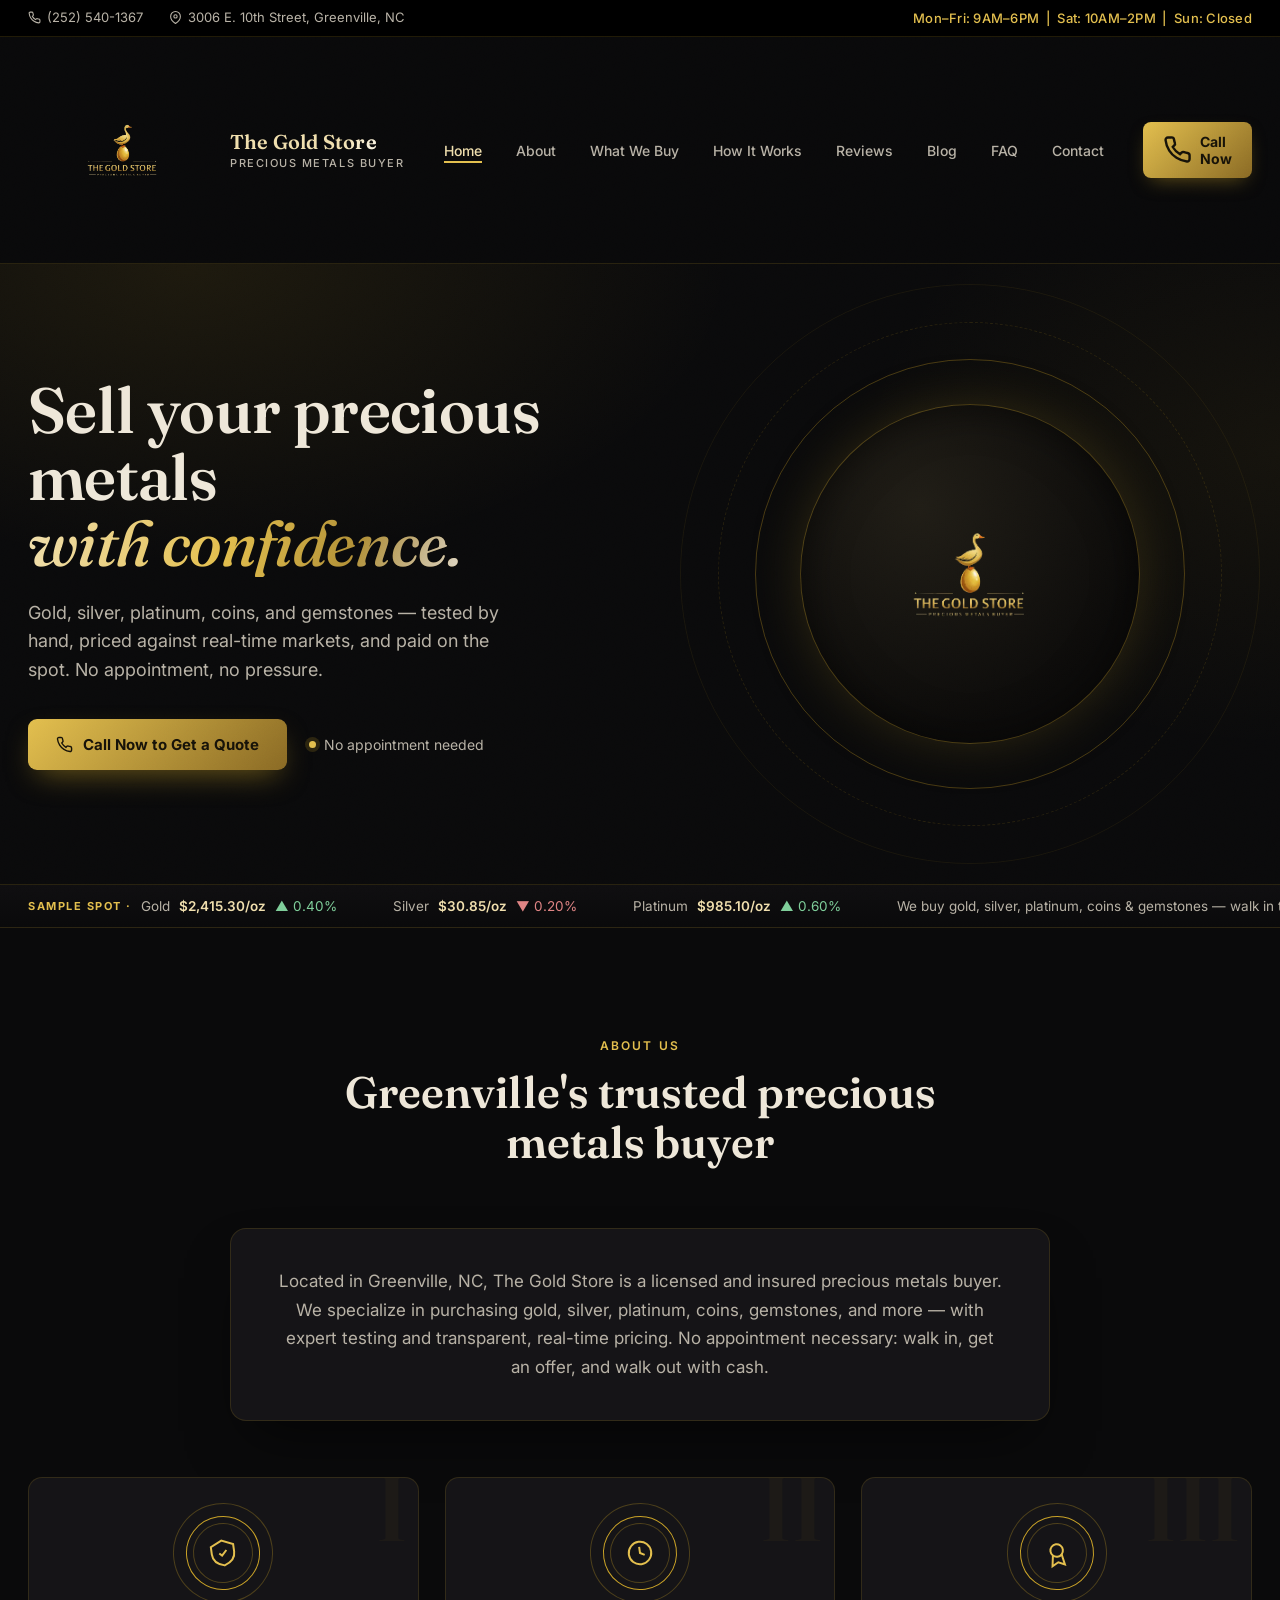
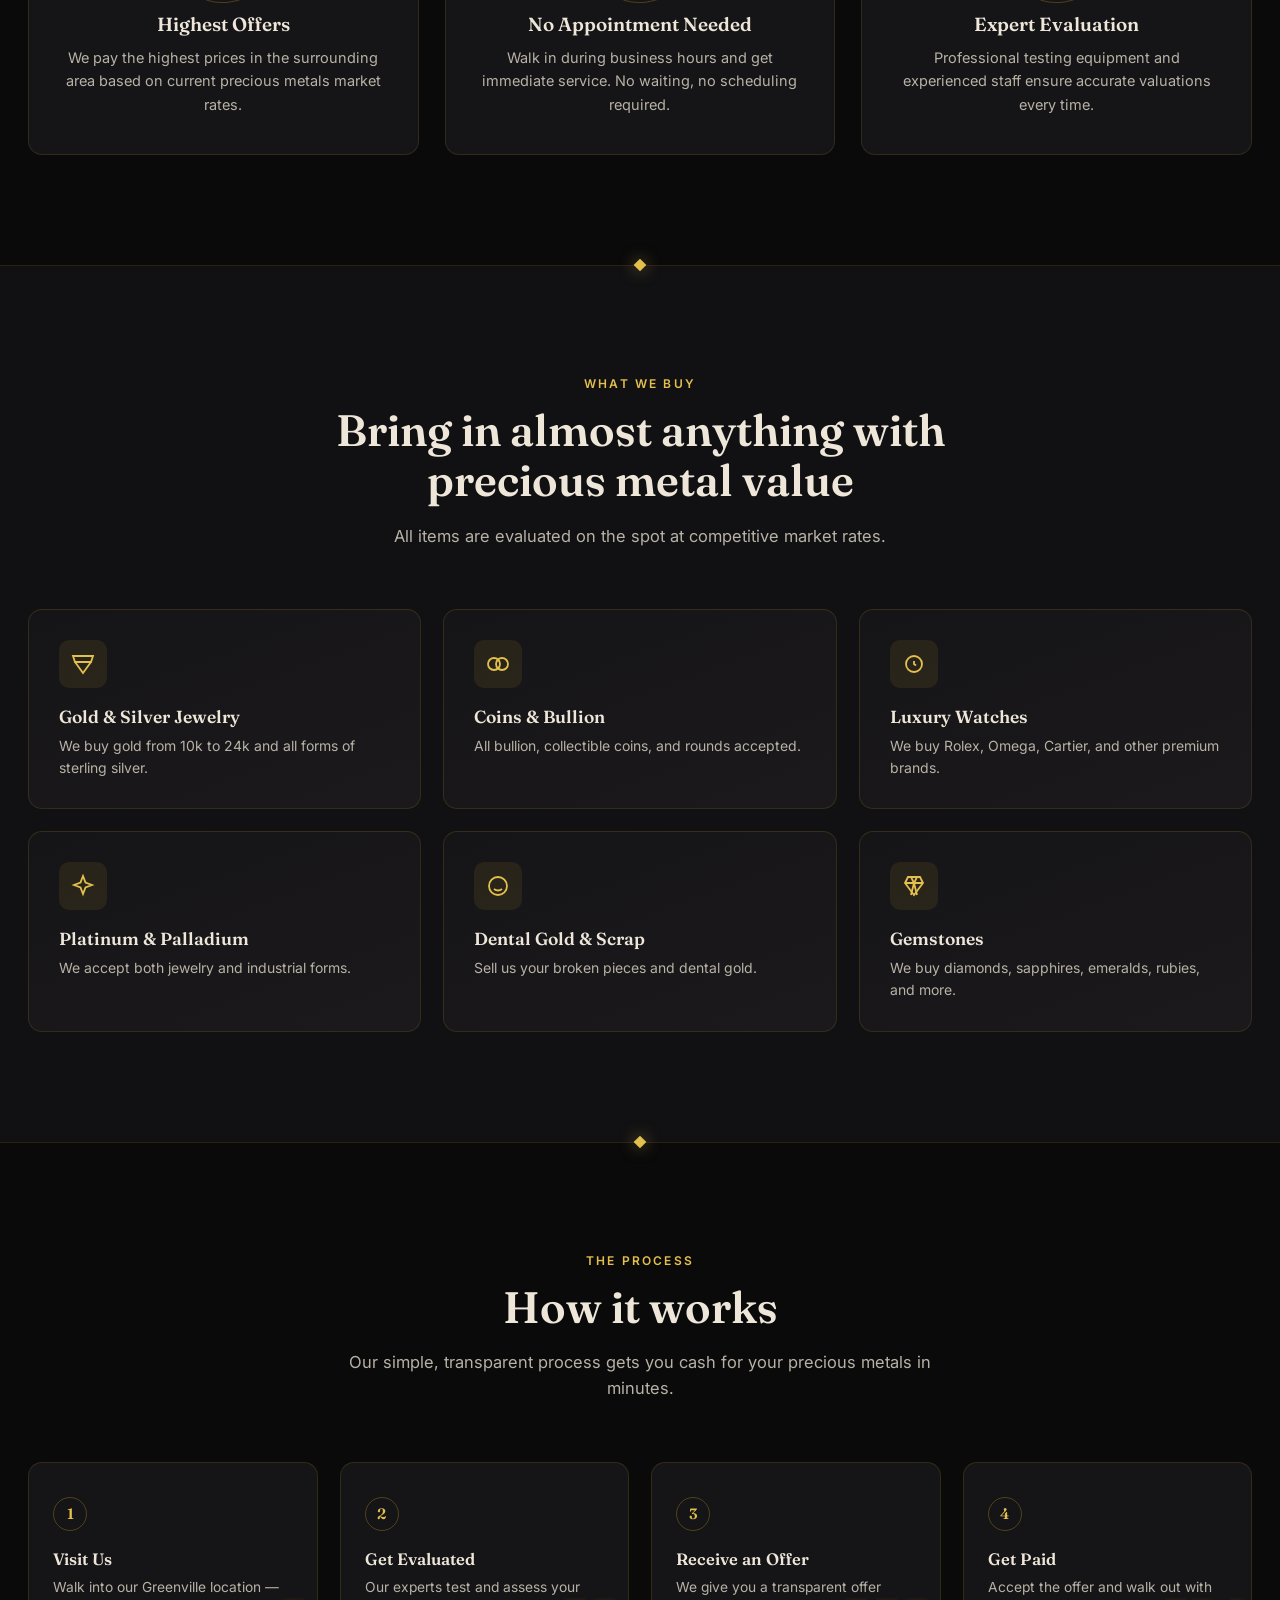
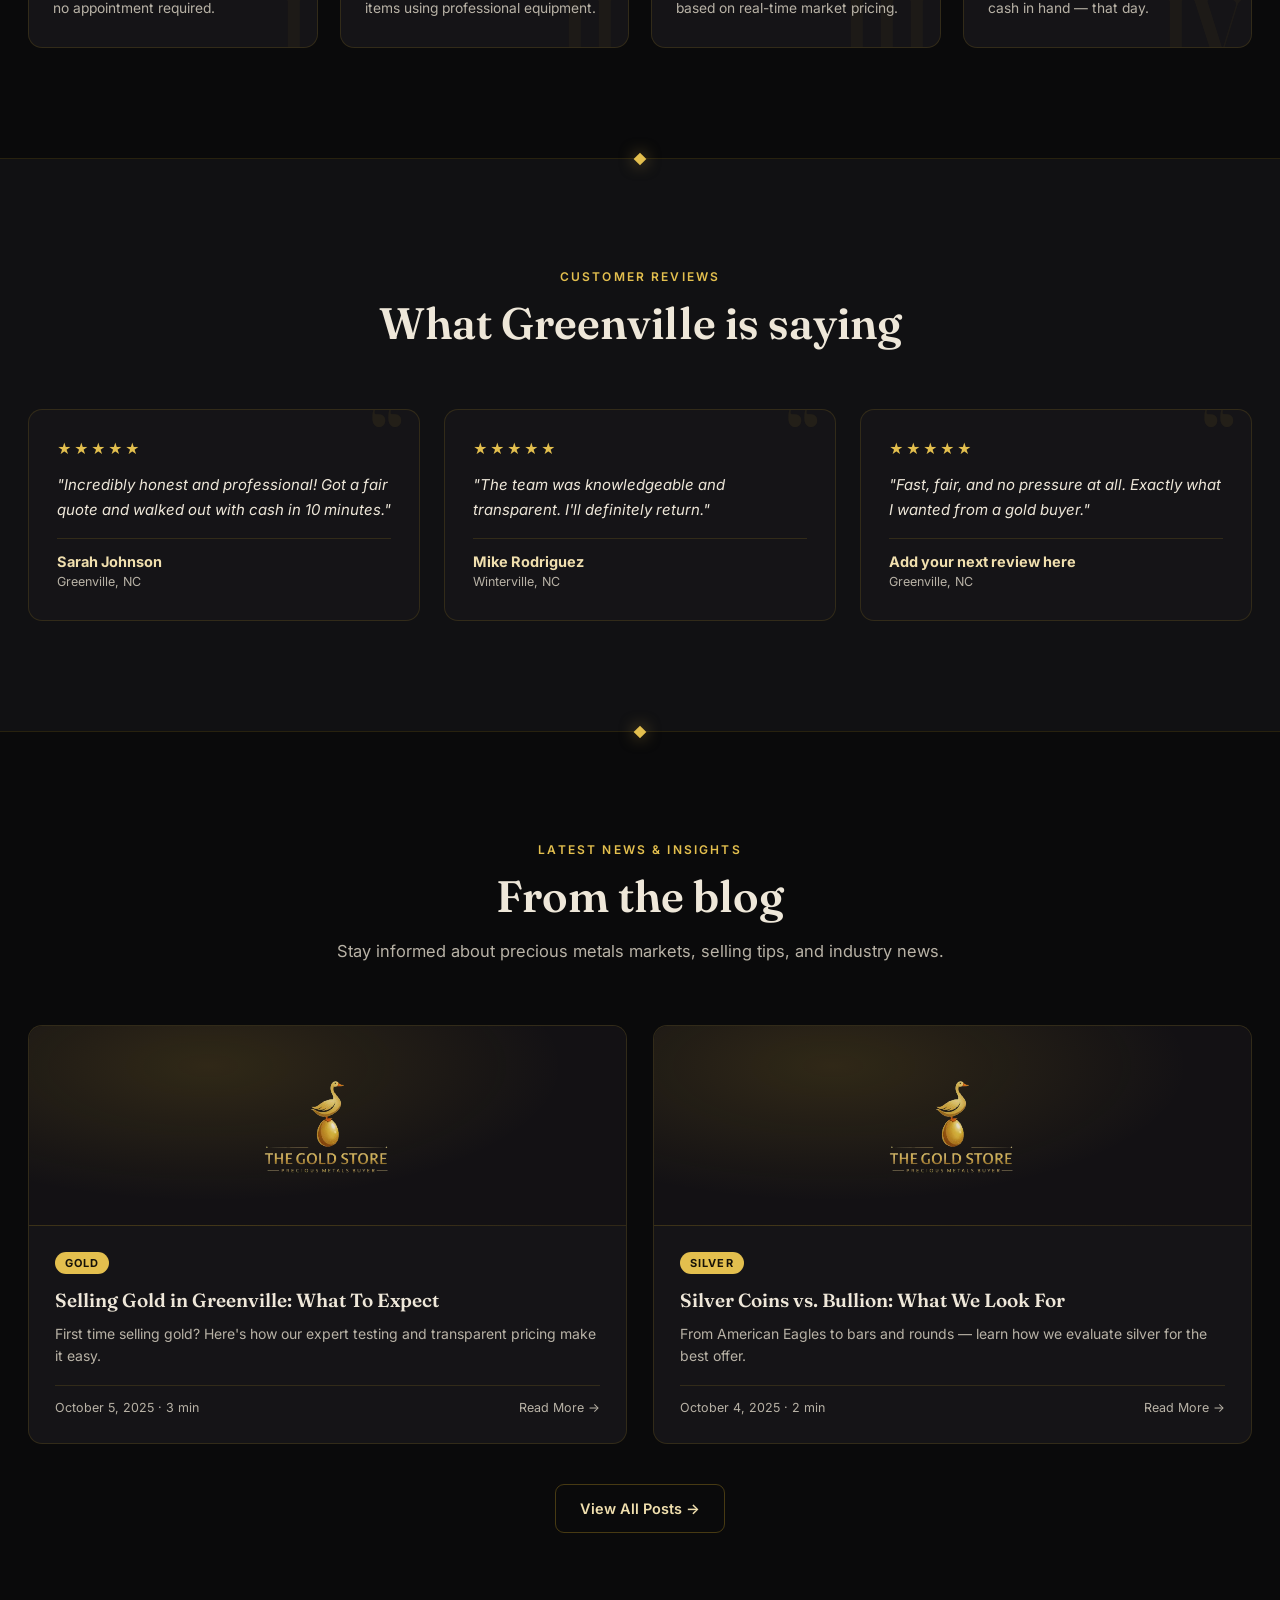
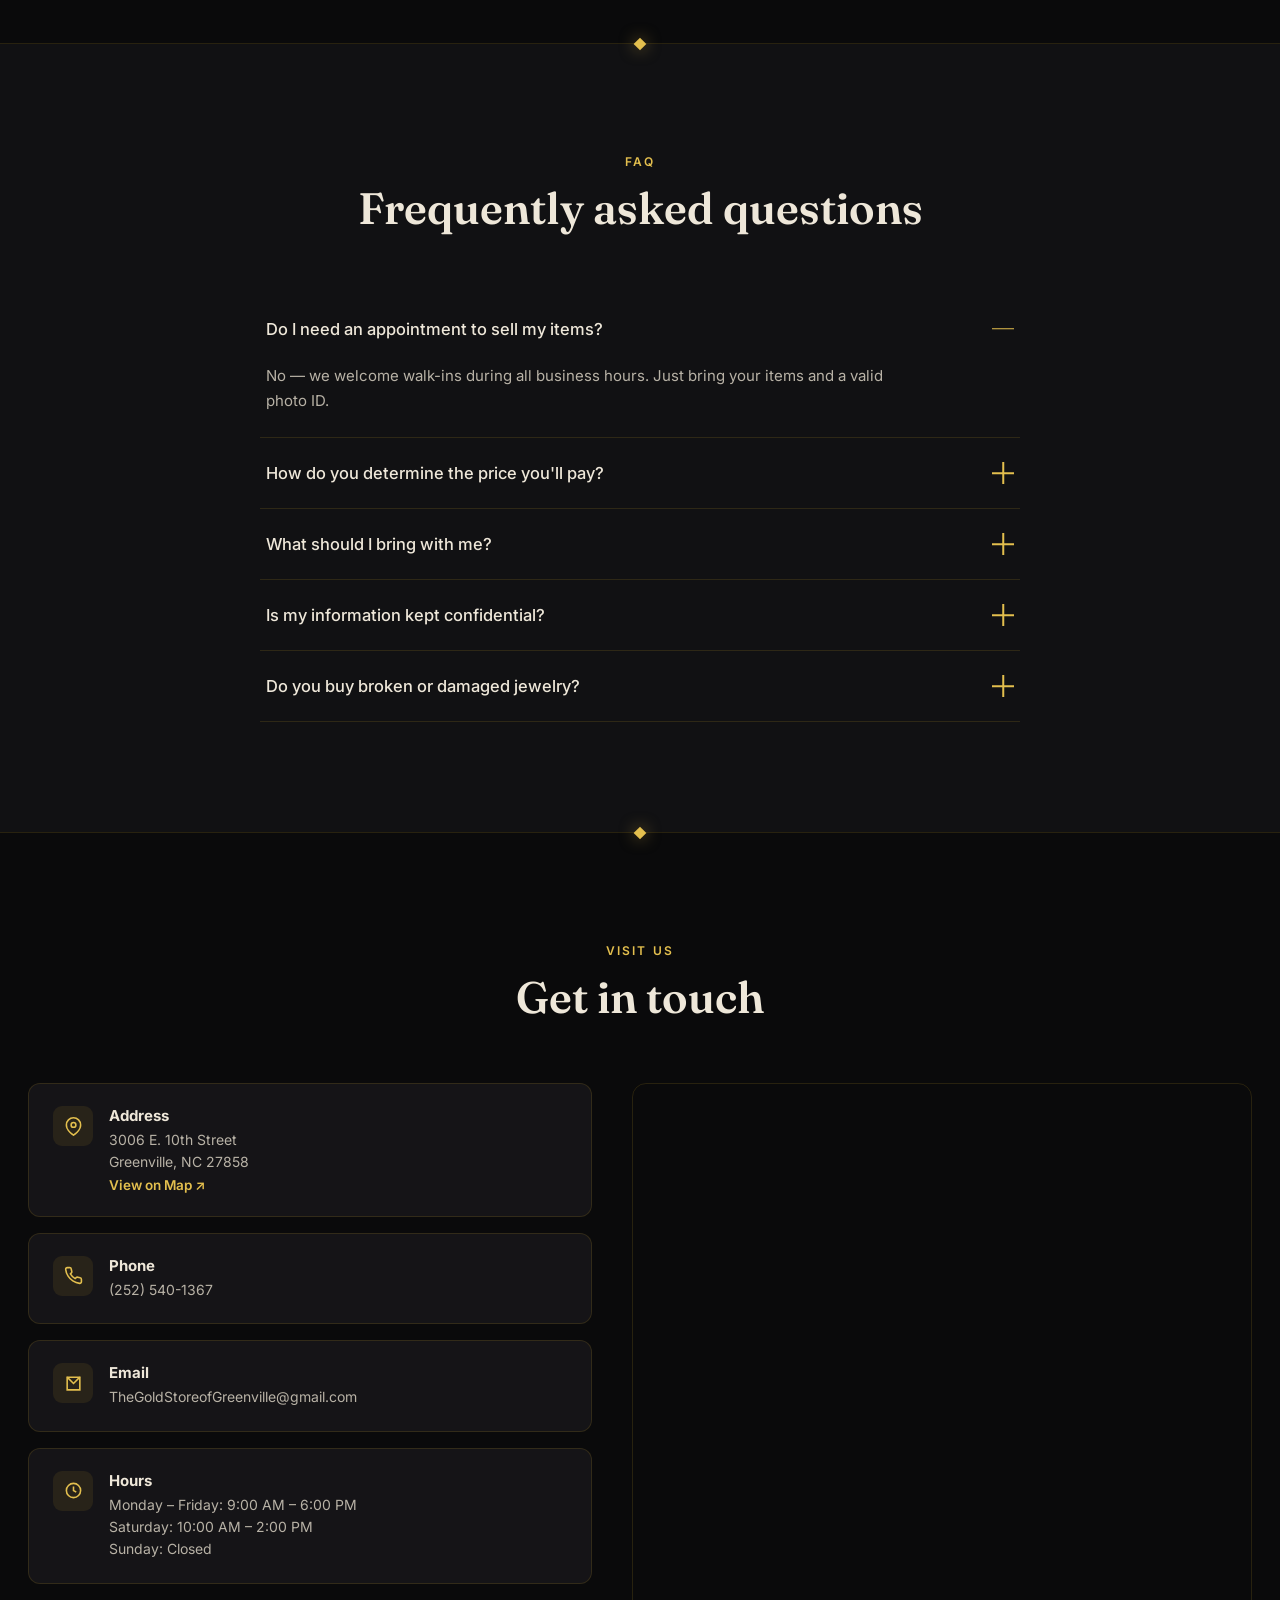
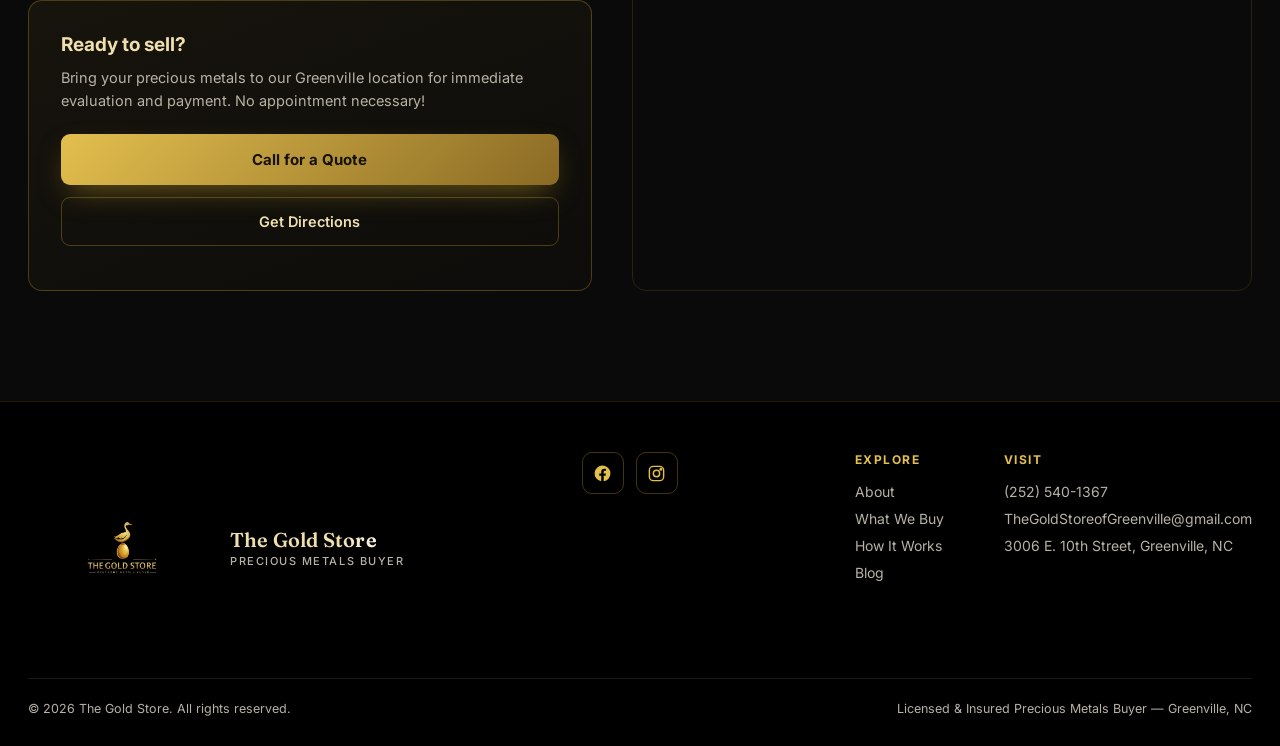
==== commit 3b8f246f: "v16" ====
--- a/index.html
+++ b/index.html
@@ -9,6 +9,16 @@
 <link rel="preconnect" href="https://fonts.gstatic.com" crossorigin>
 <link href="https://fonts.googleapis.com/css2?family=Fraunces:ital,opsz,wght@0,9..144,400;0,9..144,500;0,9..144,600;0,9..144,700;1,9..144,500&family=Inter:wght@400;500;600;700&display=swap" rel="stylesheet">
 <link rel="stylesheet" href="assets/styles.css">
+
+<!-- Google Analytics (GA4) -->
+<!-- Replace G-XXXXXXXXXX below with your real Measurement ID from analytics.google.com -->
+<script async src="https://www.googletagmanager.com/gtag/js?id=G-XXXXXXXXXX"></script>
+<script>
+  window.dataLayer = window.dataLayer || [];
+  function gtag(){dataLayer.push(arguments);}
+  gtag('js', new Date());
+  gtag('config', 'G-XXXXXXXXXX');
+</script>
 </head>
 <body>
 <!-- Intro splash: large centered emblem that docks into its hero position on load -->
@@ -305,7 +315,7 @@
           </div>
           <div class="info-card reveal">
             <div class="ic"><svg viewBox="0 0 24 24" fill="none" stroke="currentColor" stroke-width="2"><path d="M4 4h16v16H4z"/><path d="m4 4 8 8 8-8"/></svg></div>
-            <div><h4>Email</h4><p><a href="mailto:info@thegoldstore.net">info@thegoldstore.net</a></p></div>
+            <div><h4>Email</h4><p><a href="mailto:TheGoldStoreofGreenville@gmail.com">TheGoldStoreofGreenville@gmail.com</a></p></div>
           </div>
           <div class="info-card reveal">
             <div class="ic"><svg viewBox="0 0 24 24" fill="none" stroke="currentColor" stroke-width="2"><circle cx="12" cy="12" r="9"/><path d="M12 7v5l3.5 2"/></svg></div>
@@ -331,7 +341,7 @@
   <div class="wrap">
     <div class="footer-grid">
       <div class="footer-brand">
-        <img class="brand-mark" src="assets/logo.png" alt="The Gold Store" style="width:185px;">
+        <img class="brand-mark footer-logo" src="assets/logo.png" alt="The Gold Store">
         <div class="brand-name">The Gold Store<span>Precious Metals Buyer</span></div>
       </div>
       <div class="social-icons">
@@ -349,7 +359,7 @@
         <div class="footer-col">
           <h5>Visit</h5>
           <a href="tel:2525401367">(252) 540-1367</a>
-          <a href="mailto:info@thegoldstore.net">info@thegoldstore.net</a>
+          <a href="mailto:TheGoldStoreofGreenville@gmail.com">TheGoldStoreofGreenville@gmail.com</a>
           <a href="https://maps.google.com/?q=3006+E.+10th+Street+Greenville+NC" target="_blank" rel="noopener">3006 E. 10th Street, Greenville, NC</a>
         </div>
       </div>
--- a/assets/styles.css
+++ b/assets/styles.css
@@ -157,7 +157,7 @@
 
   .hero-emblem{position:relative; display:flex; justify-content:center; align-items:center;}
   .emblem-ring{
-    width:370px;height:370px;border-radius:50%;
+    width:430px;height:430px;border-radius:50%;
     border:1px solid var(--hairline-strong);
     display:flex; align-items:center; justify-content:center; position:relative;
     animation:spin 60s linear infinite;
@@ -168,7 +168,7 @@
   .emblem-ring::after{inset:-76px; border-style:solid; border-color:rgba(201,162,39,.08);}
   @keyframes spin{to{transform:rotate(360deg);}}
   .emblem-core{
-    width:290px;height:290px;border-radius:50%;
+    width:340px;height:340px;border-radius:50%;
     background:radial-gradient(circle at 35% 30%, #201d16, #0c0b0a 70%);
     border:1px solid var(--hairline-strong);
     display:flex; align-items:center; justify-content:center;
@@ -176,7 +176,7 @@
     box-shadow:inset 0 0 40px rgba(0,0,0,.6), 0 0 60px -10px rgba(201,162,39,.25);
   }
   @keyframes spin-rev{to{transform:rotate(-360deg);}}
-  .emblem-core img{width:260px;}
+  .emblem-core img{width:305px;}
 
   /* ---------- Ticker ---------- */
   .ticker{
@@ -456,16 +456,22 @@
     .nav-links, .nav-cta{display:none;}
     .menu-toggle{display:flex; align-items:center; justify-content:center; width:40px;height:40px; background:none; border:1px solid var(--hairline-strong); border-radius:8px; color:var(--champagne); cursor:pointer;}
     .hero-grid{grid-template-columns:1fr;}
-    .hero-emblem{order:-1; transform:scale(.72); margin-bottom:-40px;}
+    .hero-emblem{order:-1; transform:scale(.5); margin-bottom:-90px; margin-top:-30px;}
     .trust-grid, .buy-grid, .steps, .testi-grid, .blog-grid{grid-template-columns:1fr 1fr;}
     .steps .step-connector{display:none;}
     .contact-grid{grid-template-columns:1fr;}
     .gallery-strip{grid-template-columns:repeat(2,1fr);}
+    .brand-mark{width:70px;height:70px;}
+    .footer-logo{width:70px;}
+    .blog-thumb img{width:220px;}
   }
   @media (max-width: 640px){
     .trust-grid, .buy-grid, .steps, .testi-grid, .blog-grid, .gallery-strip{grid-template-columns:1fr;}
     section{padding:76px 0;}
     .utility-bar .wrap{flex-direction:column; align-items:flex-start;}
+    .hero-emblem{transform:scale(.4); margin-bottom:-120px; margin-top:-50px;}
+    .brand-mark{width:56px;height:56px;}
+    .footer-logo{width:56px;}
   }
 
   /* Mobile nav panel */
@@ -492,6 +498,8 @@
 .post-view .back{color:var(--gold-bright); font-size:14px; font-weight:600; display:inline-block; margin-bottom:26px;}
 .post-view h1{font-size:clamp(30px,4vw,44px); color:var(--ivory); margin:0 0 14px; line-height:1.15;}
 .post-meta{color:var(--ivory-dim); font-size:14px; margin-bottom:34px; display:flex; gap:14px; align-items:center;}
+.post-hero-image{width:100%; border-radius:14px; margin-bottom:36px; border:1px solid var(--hairline);}
+.blog-thumb-photo{width:100%; height:100%; object-fit:cover;}
 .post-body{color:var(--ivory-dim); font-size:17px; line-height:1.85;}
 .post-body p{margin:0 0 22px;}
 .empty-state{text-align:center; padding:60px 20px; color:var(--ivory-dim);}
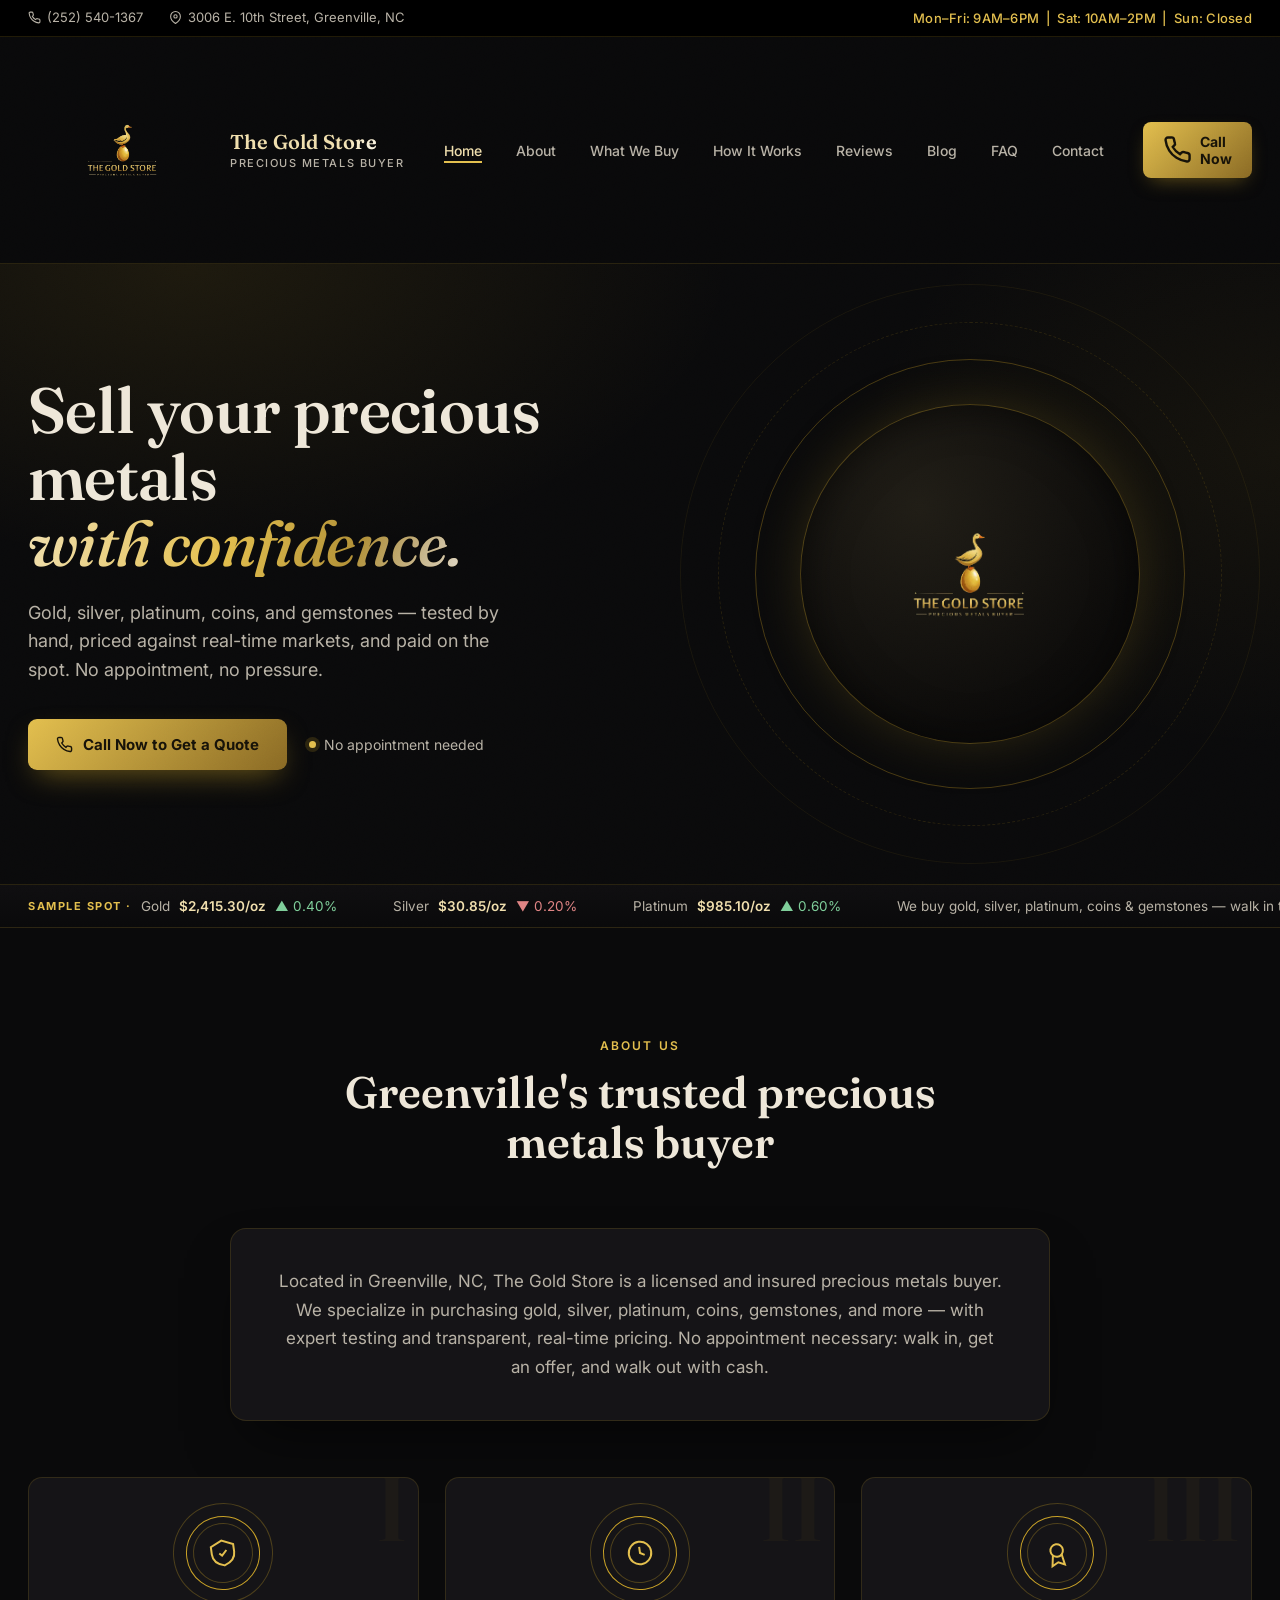
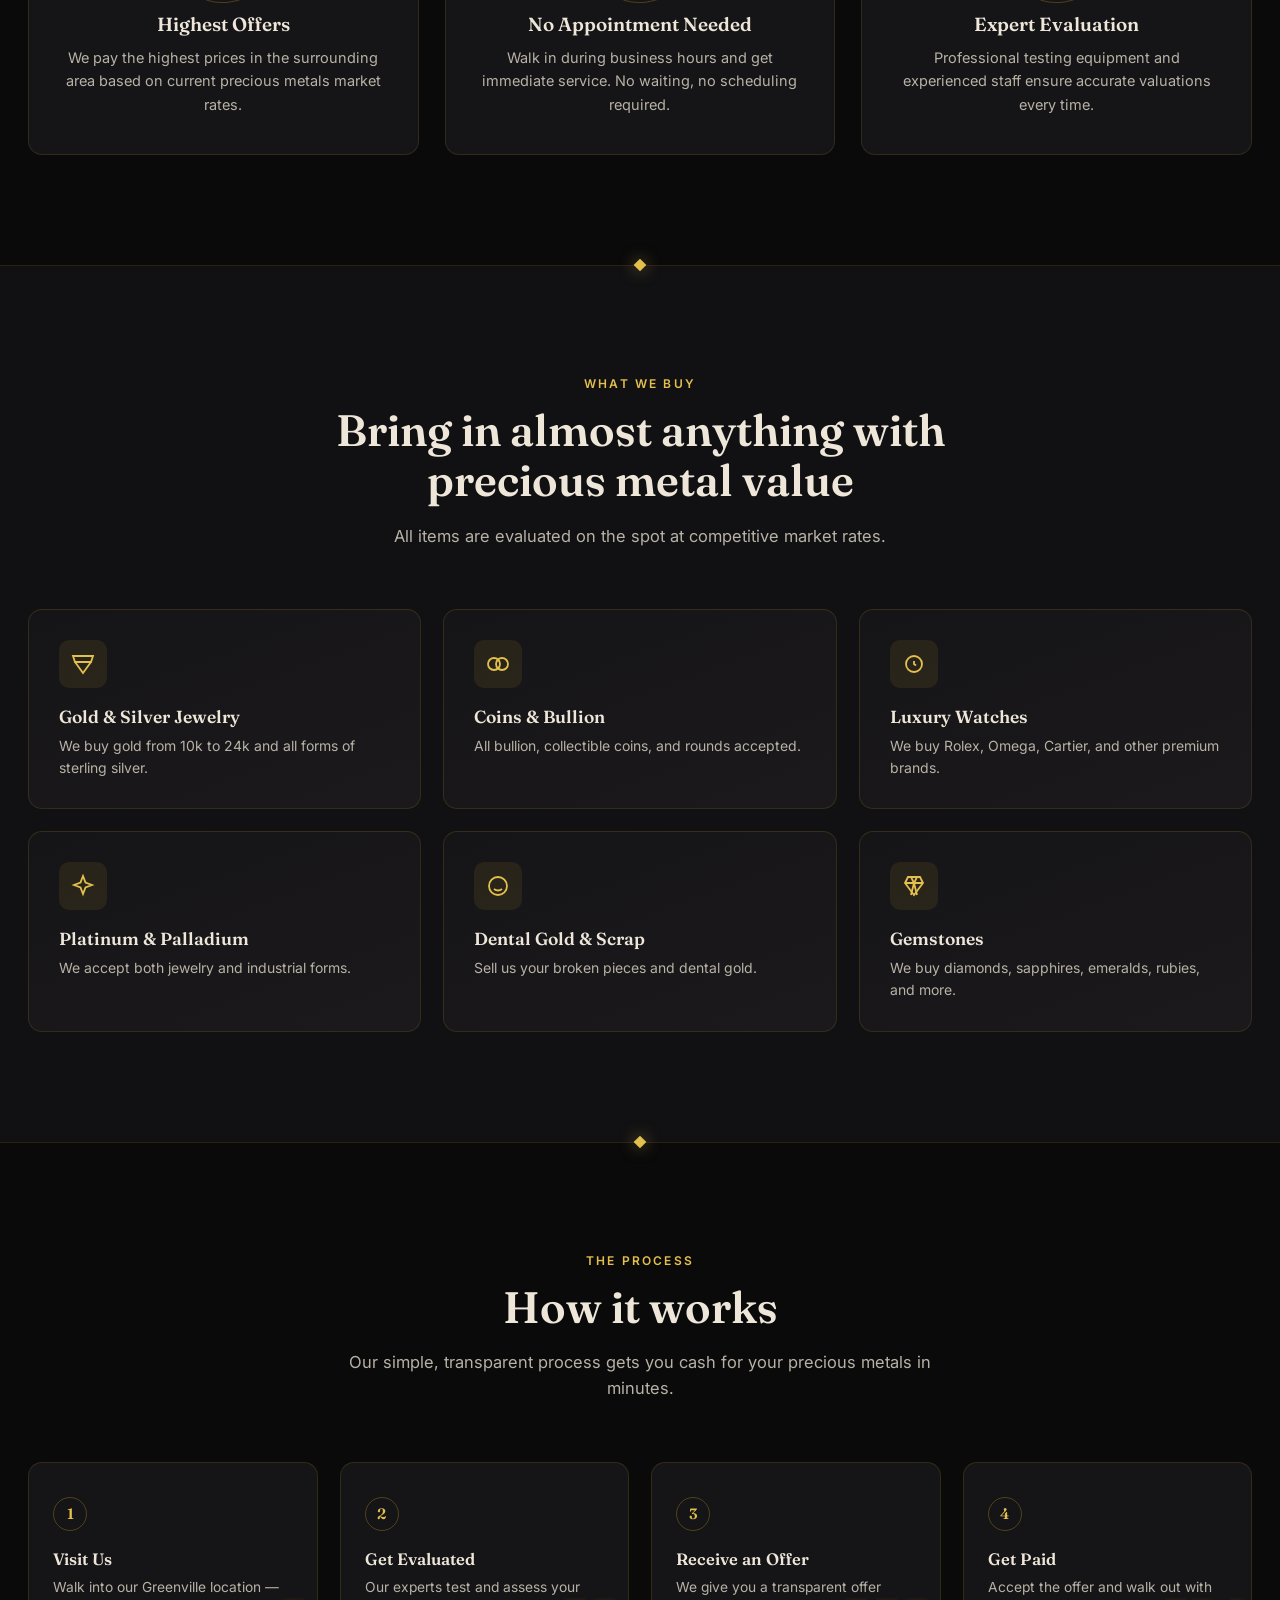
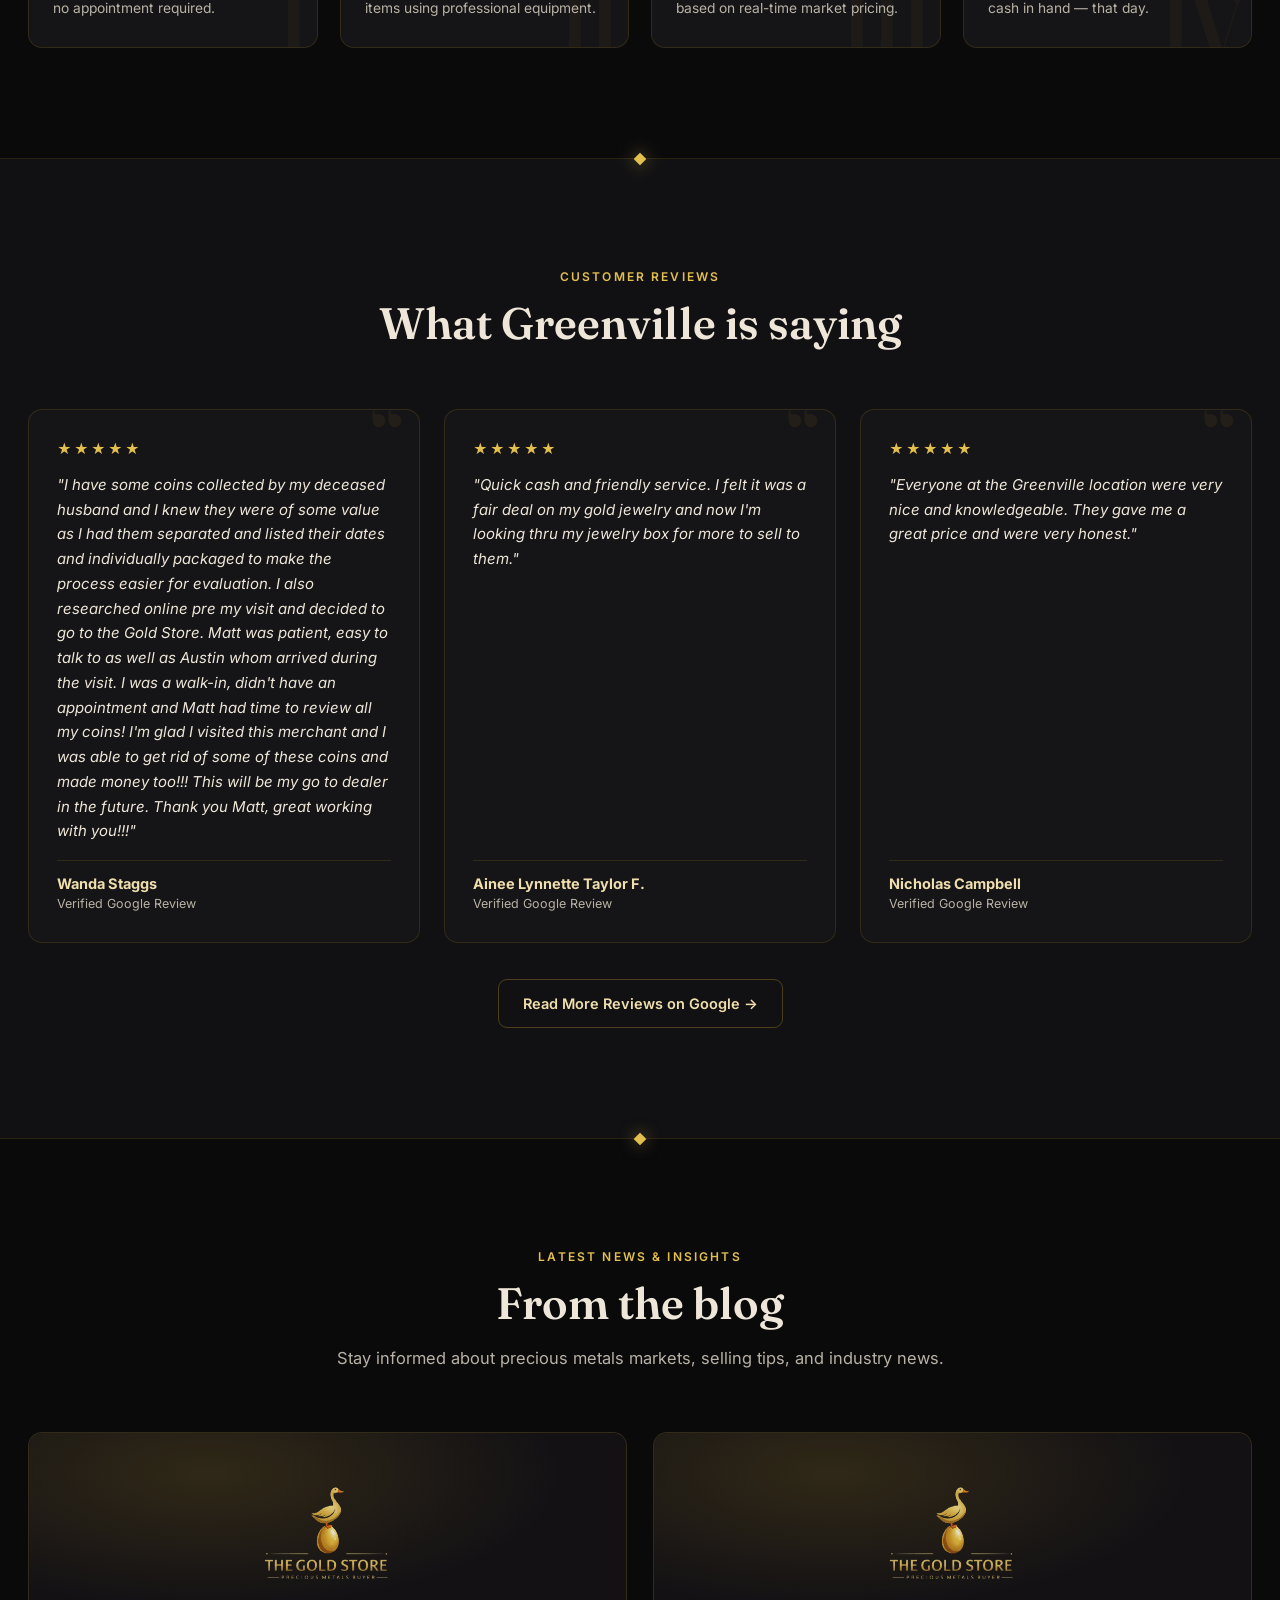
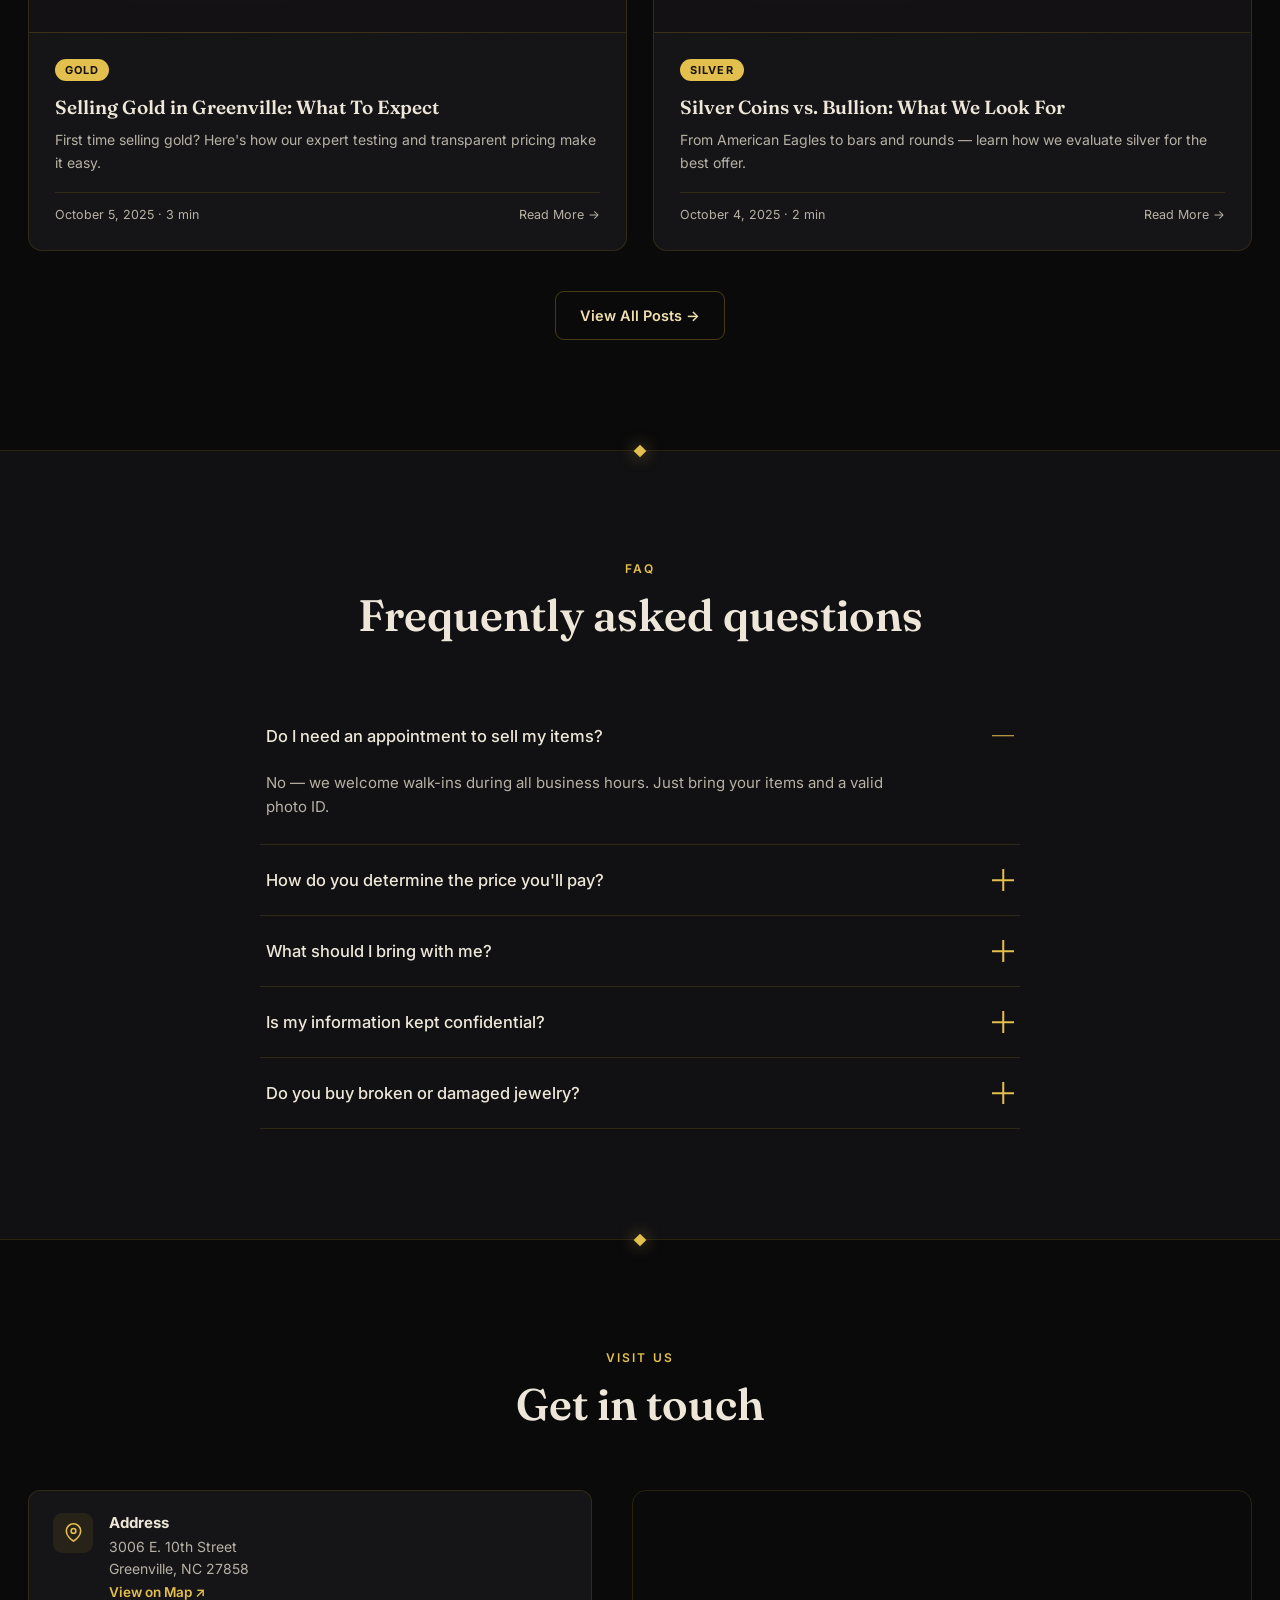
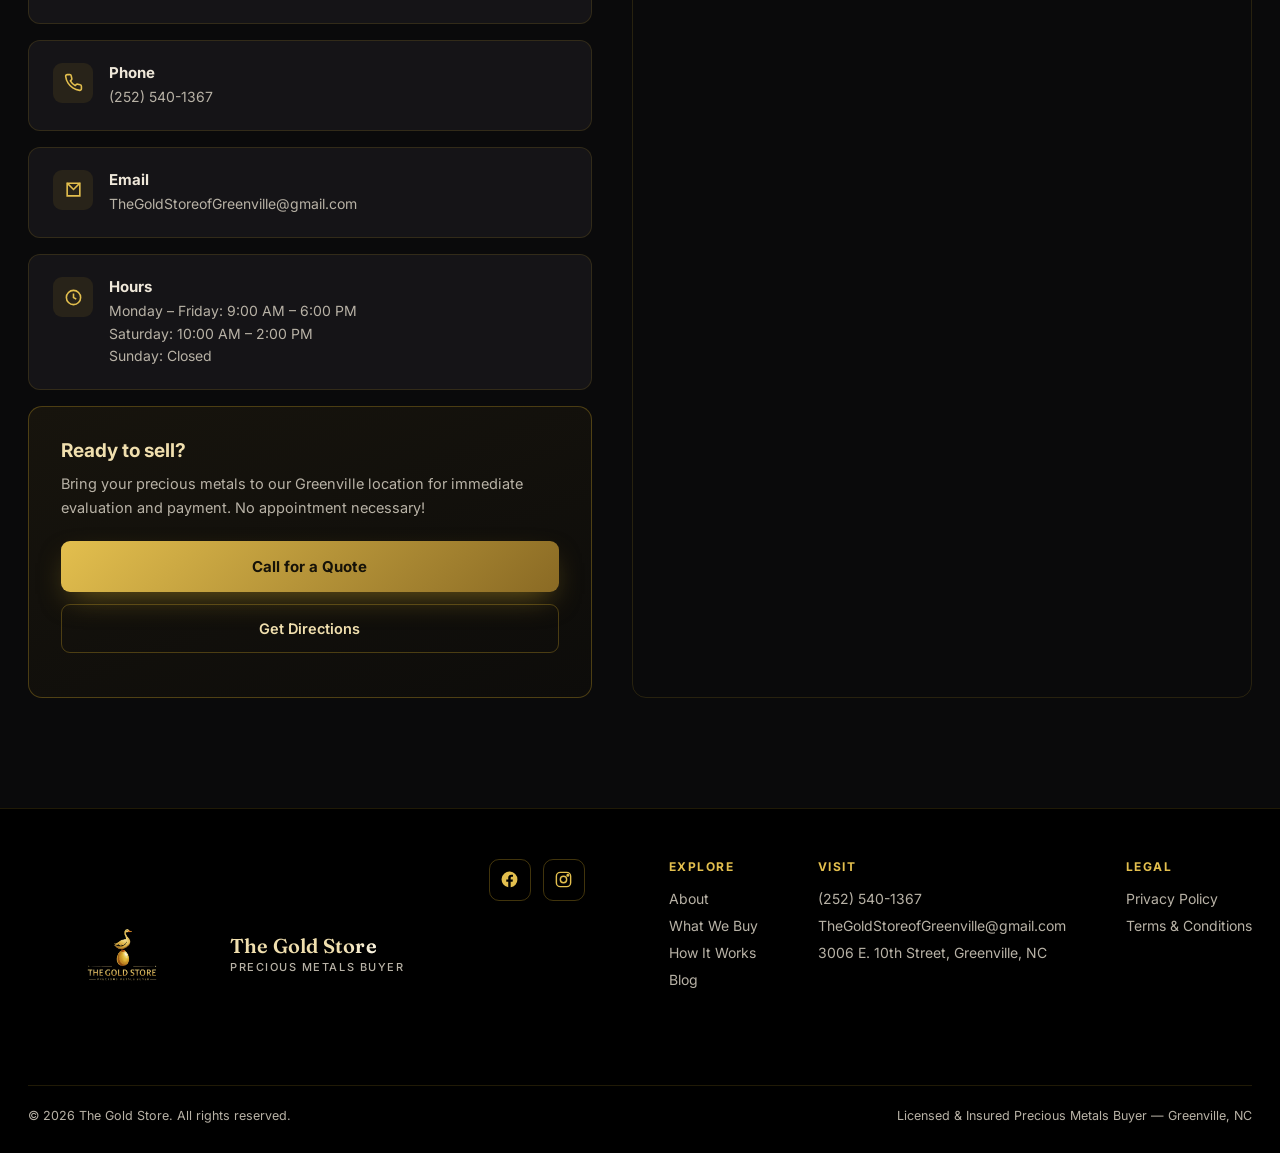
==== commit 521451ac: "v16" ====
--- a/index.html
+++ b/index.html
@@ -8,16 +8,19 @@
 <link rel="preconnect" href="https://fonts.googleapis.com">
 <link rel="preconnect" href="https://fonts.gstatic.com" crossorigin>
 <link href="https://fonts.googleapis.com/css2?family=Fraunces:ital,opsz,wght@0,9..144,400;0,9..144,500;0,9..144,600;0,9..144,700;1,9..144,500&family=Inter:wght@400;500;600;700&display=swap" rel="stylesheet">
+<link rel="icon" href="favicon.ico" sizes="any">
+<link rel="icon" type="image/png" sizes="32x32" href="assets/favicon-32.png">
+<link rel="icon" type="image/png" sizes="16x16" href="assets/favicon-16.png">
+<link rel="apple-touch-icon" sizes="180x180" href="assets/favicon-180.png">
 <link rel="stylesheet" href="assets/styles.css">
 
-<!-- Google Analytics (GA4) -->
-<!-- Replace G-XXXXXXXXXX below with your real Measurement ID from analytics.google.com -->
-<script async src="https://www.googletagmanager.com/gtag/js?id=G-XXXXXXXXXX"></script>
+<!-- Google Analytics (GA4) - Measurement ID: G-CZ5LGY4HMT -->
+<script async src="https://www.googletagmanager.com/gtag/js?id=G-CZ5LGY4HMT"></script>
 <script>
   window.dataLayer = window.dataLayer || [];
   function gtag(){dataLayer.push(arguments);}
   gtag('js', new Date());
-  gtag('config', 'G-XXXXXXXXXX');
+  gtag('config', 'G-CZ5LGY4HMT');
 </script>
 </head>
 <body>
@@ -223,19 +226,22 @@
     <div class="testi-grid">
       <div class="testi-card reveal">
         <div class="stars">★★★★★</div>
-        <p>"Incredibly honest and professional! Got a fair quote and walked out with cash in 10 minutes."</p>
-        <div class="testi-who"><strong>Sarah Johnson</strong><span>Greenville, NC</span></div>
+        <p>"I have some coins collected by my deceased husband and I knew they were of some value as I had them separated and listed their dates and individually packaged to make the process easier for evaluation. I also researched online pre my visit and decided to go to the Gold Store. Matt was patient, easy to talk to as well as Austin whom arrived during the visit. I was a walk-in, didn't have an appointment and Matt had time to review all my coins! I'm glad I visited this merchant and I was able to get rid of some of these coins and made money too!!! This will be my go to dealer in the future. Thank you Matt, great working with you!!!"</p>
+        <div class="testi-who"><strong>Wanda Staggs</strong><span>Verified Google Review</span></div>
       </div>
       <div class="testi-card reveal">
         <div class="stars">★★★★★</div>
-        <p>"The team was knowledgeable and transparent. I'll definitely return."</p>
-        <div class="testi-who"><strong>Mike Rodriguez</strong><span>Winterville, NC</span></div>
+        <p>"Quick cash and friendly service. I felt it was a fair deal on my gold jewelry and now I'm looking thru my jewelry box for more to sell to them."</p>
+        <div class="testi-who"><strong>Ainee Lynnette Taylor F.</strong><span>Verified Google Review</span></div>
       </div>
       <div class="testi-card reveal">
         <div class="stars">★★★★★</div>
-        <p>"Fast, fair, and no pressure at all. Exactly what I wanted from a gold buyer."</p>
-        <div class="testi-who"><strong>Add your next review here</strong><span>Greenville, NC</span></div>
-      </div>
+        <p>"Everyone at the Greenville location were very nice and knowledgeable. They gave me a great price and were very honest."</p>
+        <div class="testi-who"><strong>Nicholas Campbell</strong><span>Verified Google Review</span></div>
+      </div>
+    </div>
+    <div style="text-align:center; margin-top:36px;">
+      <a href="https://www.google.com/search?q=The+Gold+Store+Greenville+NC+reviews" target="_blank" rel="noopener" class="btn-outline">Read More Reviews on Google →</a>
     </div>
     </div>
 </section>
@@ -362,6 +368,11 @@
           <a href="mailto:TheGoldStoreofGreenville@gmail.com">TheGoldStoreofGreenville@gmail.com</a>
           <a href="https://maps.google.com/?q=3006+E.+10th+Street+Greenville+NC" target="_blank" rel="noopener">3006 E. 10th Street, Greenville, NC</a>
         </div>
+        <div class="footer-col">
+          <h5>Legal</h5>
+          <a href="privacy.html">Privacy Policy</a>
+          <a href="terms.html">Terms &amp; Conditions</a>
+        </div>
       </div>
     </div>
     <div class="footer-bottom">
--- a/assets/styles.css
+++ b/assets/styles.css
@@ -499,6 +499,14 @@
 .post-view h1{font-size:clamp(30px,4vw,44px); color:var(--ivory); margin:0 0 14px; line-height:1.15;}
 .post-meta{color:var(--ivory-dim); font-size:14px; margin-bottom:34px; display:flex; gap:14px; align-items:center;}
 .post-hero-image{width:100%; border-radius:14px; margin-bottom:36px; border:1px solid var(--hairline);}
+
+.legal-body{color:var(--ivory-dim); font-size:16px; line-height:1.75; padding-bottom:100px;}
+.legal-body p{margin:0 0 20px;}
+.legal-body h3{color:var(--champagne); font-family:'Fraunces',serif; font-size:22px; font-weight:600; margin:40px 0 14px;}
+.legal-body ul{margin:0 0 20px; padding-left:22px;}
+.legal-body li{margin-bottom:8px;}
+.legal-body strong{color:var(--ivory); font-weight:600;}
+.legal-body a{color:var(--gold-bright); font-weight:600;}
 .blog-thumb-photo{width:100%; height:100%; object-fit:cover;}
 .post-body{color:var(--ivory-dim); font-size:17px; line-height:1.85;}
 .post-body p{margin:0 0 22px;}
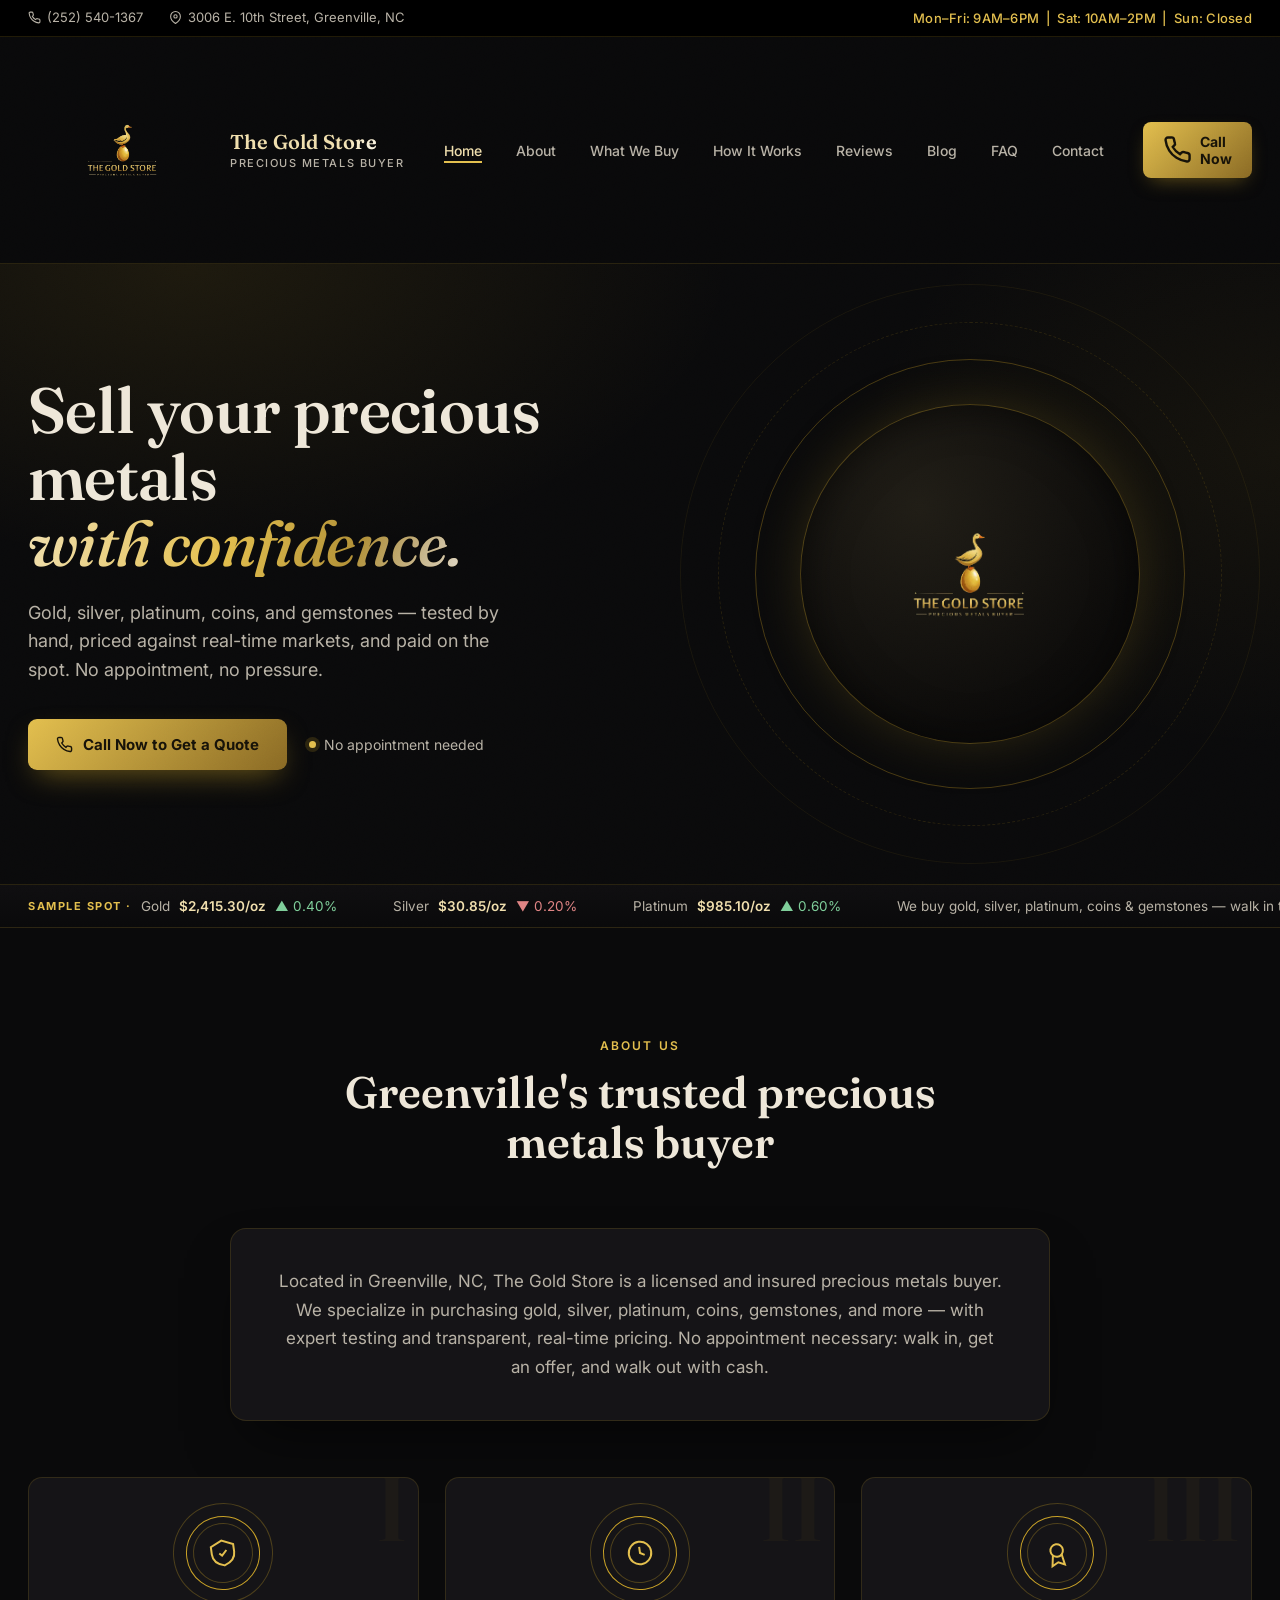
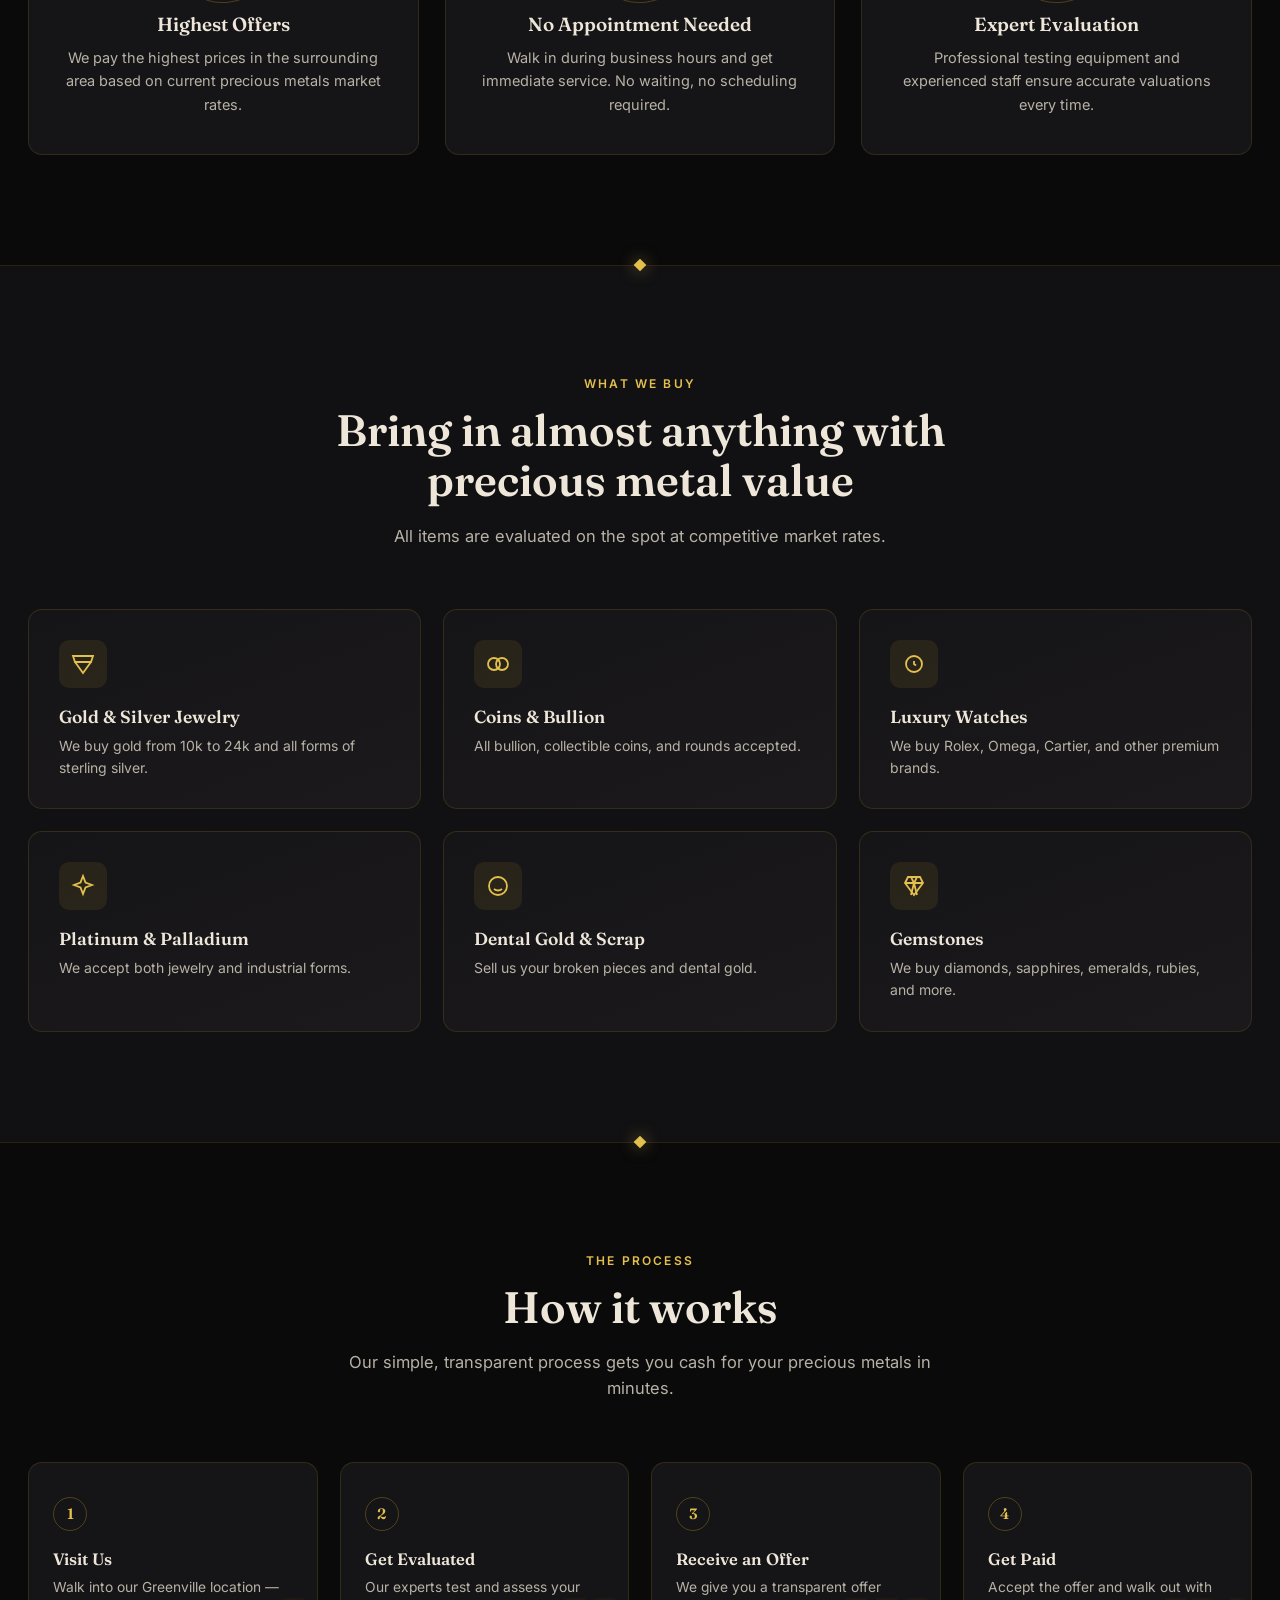
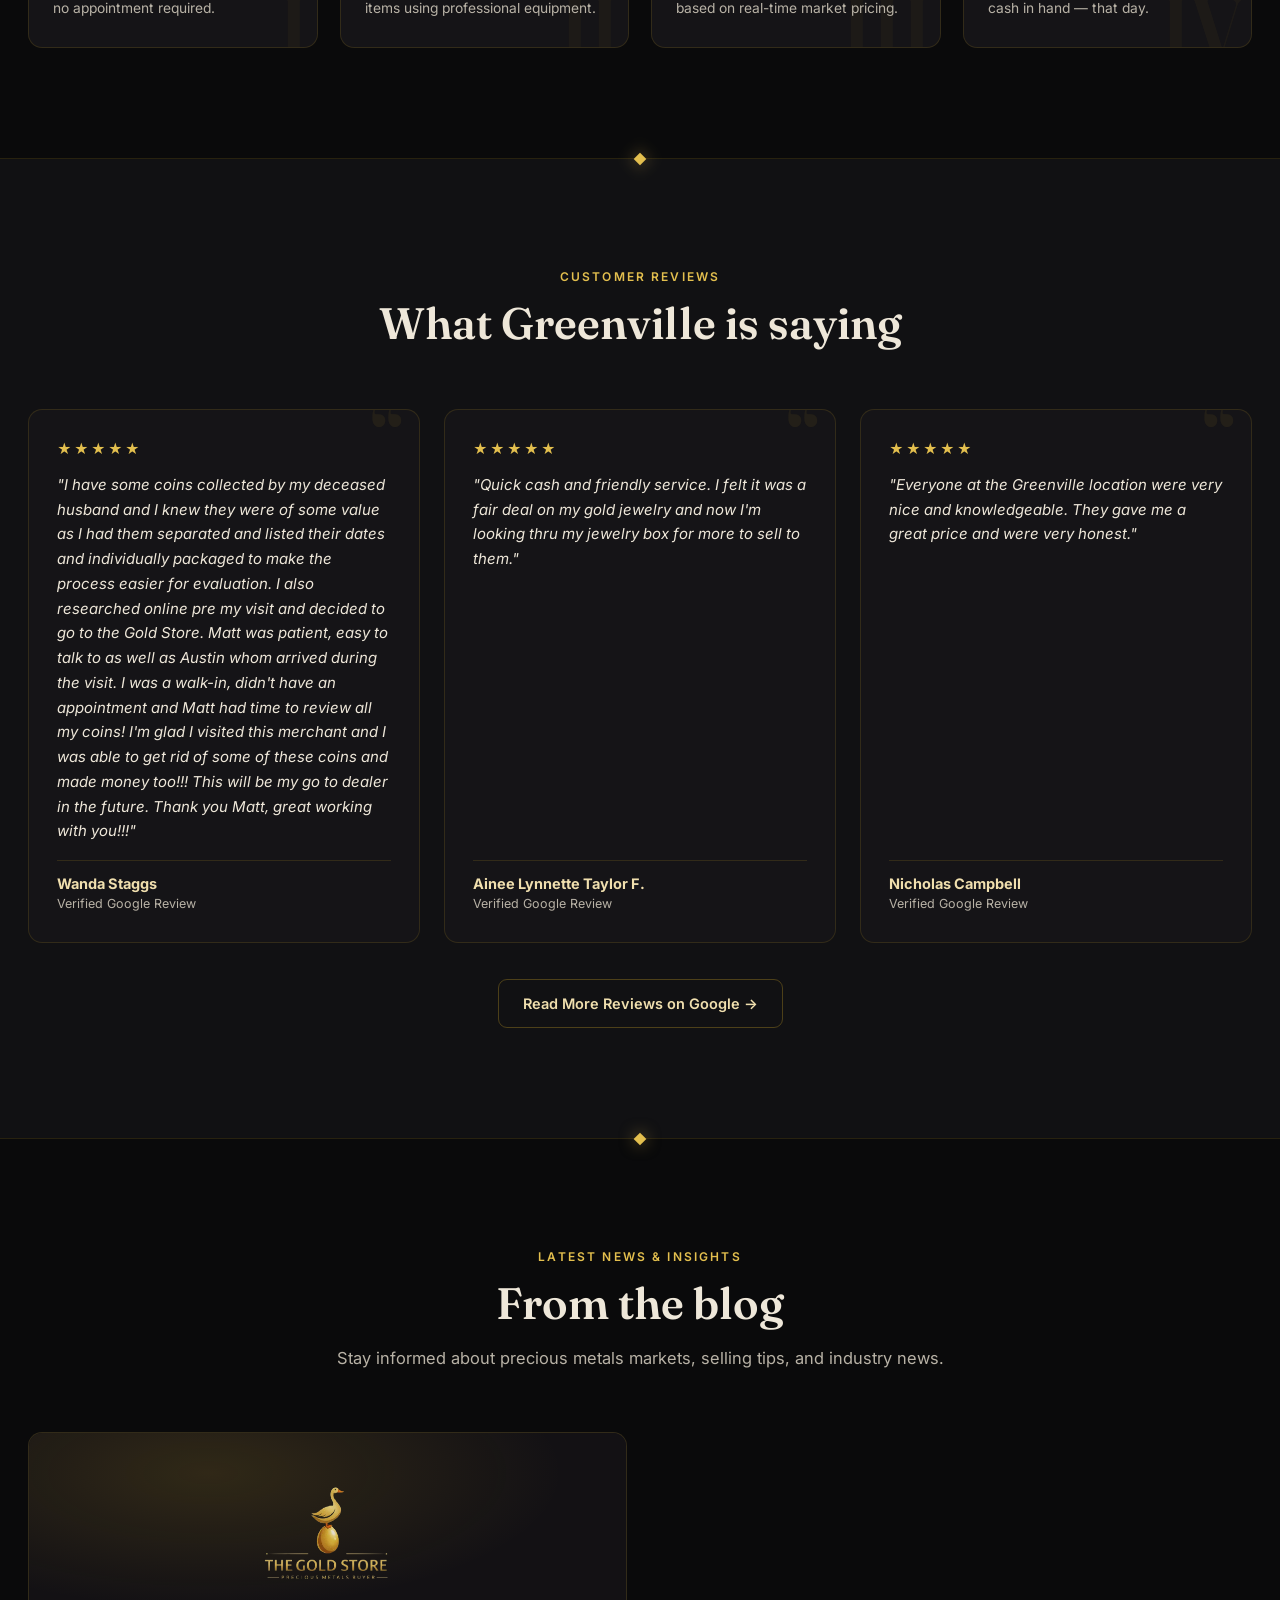
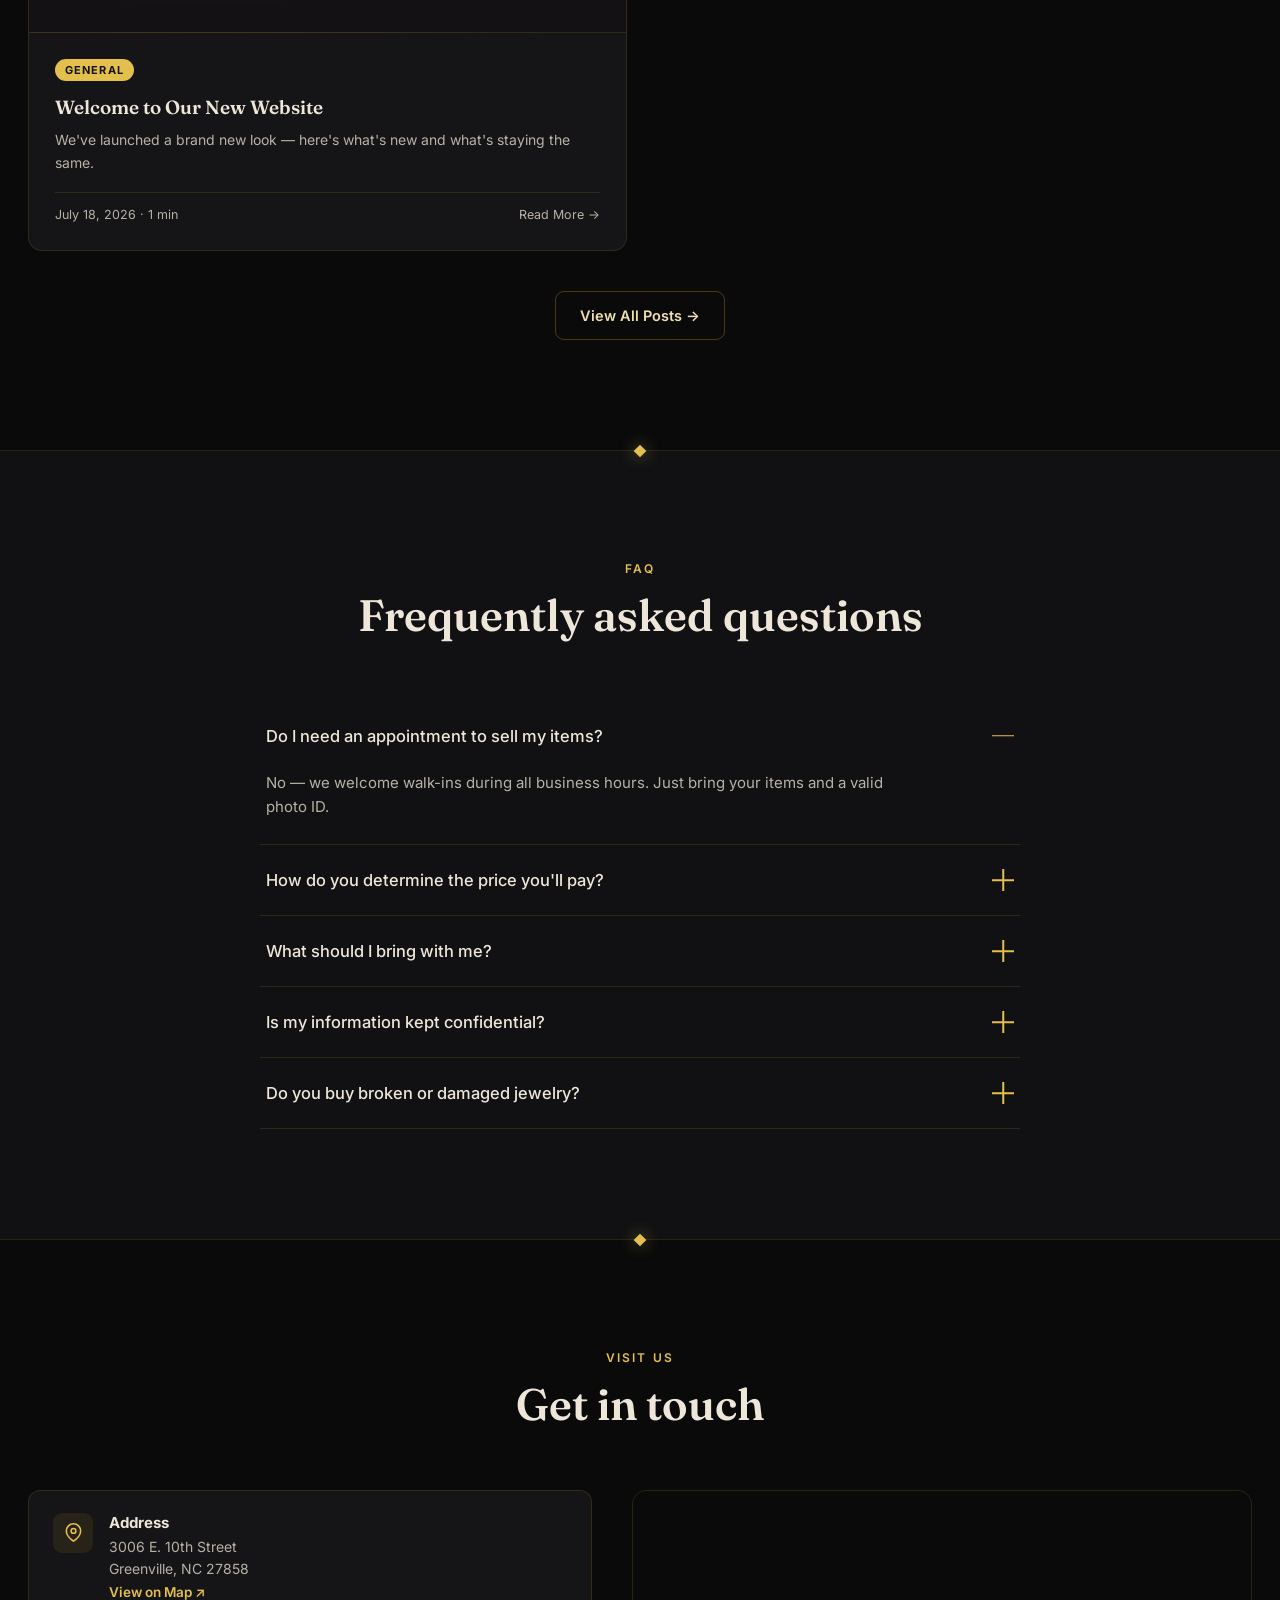
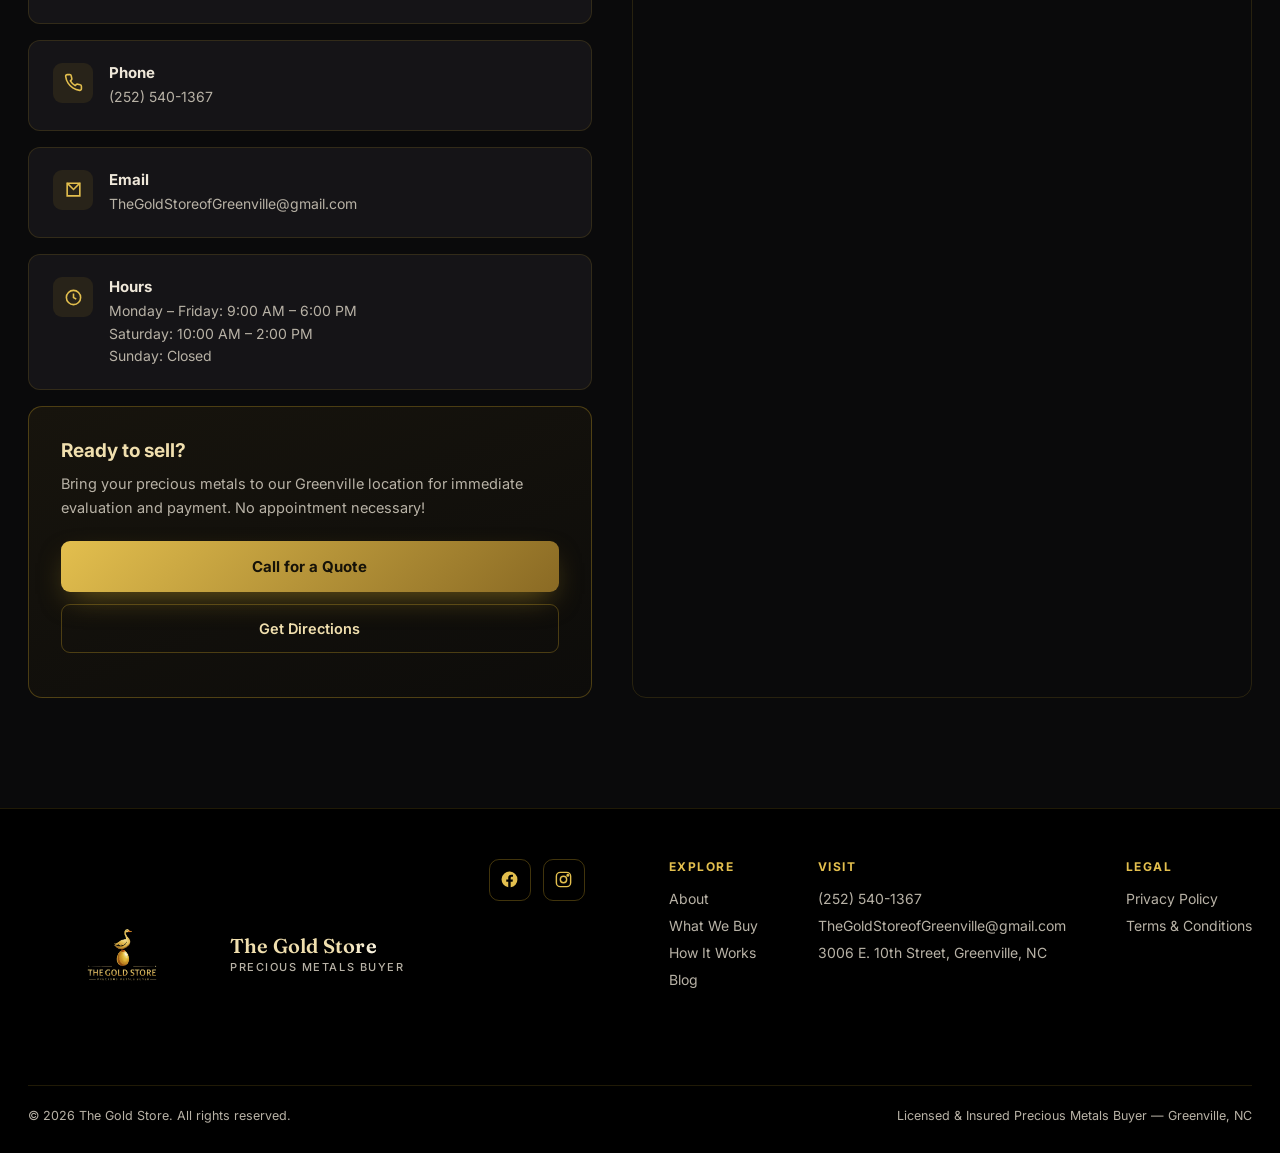
==== commit 47da318d: "v18" ====
--- a/index.html
+++ b/index.html
@@ -22,6 +22,48 @@
   gtag('js', new Date());
   gtag('config', 'G-CZ5LGY4HMT');
 </script>
+
+<script type="application/ld+json">
+{
+  "@context": "https://schema.org",
+  "@type": "LocalBusiness",
+  "@id": "https://www.thegoldstore.net/#business",
+  "name": "The Gold Store",
+  "description": "Licensed precious metals buyer in Greenville, NC. We buy gold, silver, platinum, coins, and gemstones with instant cash payment based on real-time market prices.",
+  "url": "https://www.thegoldstore.net/",
+  "telephone": "+1-252-540-1367",
+  "email": "TheGoldStoreofGreenville@gmail.com",
+  "image": "https://www.thegoldstore.net/assets/logo.png",
+  "priceRange": "$$",
+  "address": {
+    "@type": "PostalAddress",
+    "streetAddress": "3006 E. 10th Street",
+    "addressLocality": "Greenville",
+    "addressRegion": "NC",
+    "postalCode": "27858",
+    "addressCountry": "US"
+  },
+  "openingHoursSpecification": [
+    {
+      "@type": "OpeningHoursSpecification",
+      "dayOfWeek": ["Monday", "Tuesday", "Wednesday", "Thursday", "Friday"],
+      "opens": "09:00",
+      "closes": "18:00"
+    },
+    {
+      "@type": "OpeningHoursSpecification",
+      "dayOfWeek": "Saturday",
+      "opens": "10:00",
+      "closes": "14:00"
+    }
+  ],
+  "sameAs": [
+    "https://www.facebook.com/61578571560617/",
+    "https://www.instagram.com/thegoldstoreofgreenville/"
+  ]
+}
+</script>
+<meta name="google-site-verification" content="6XLQAbBoQbMA4JQ-g3zRiMS9j19TPDO_k5Mr0FOla9M" />
 </head>
 <body>
 <!-- Intro splash: large centered emblem that docks into its hero position on load -->
@@ -384,5 +426,18 @@
 
 <script src="assets/blog-data.js"></script>
 <script src="assets/main.js"></script>
+
+<!-- Netlify Identity: lets invite/recovery links that land here (rather than
+     directly on /admin) still trigger the set-password box automatically. -->
+<script src="https://identity.netlify.com/v1/netlify-identity-widget.js"></script>
+<script>
+  if (window.netlifyIdentity) {
+    window.netlifyIdentity.on("init", (user) => {
+      if (!user) {
+        window.netlifyIdentity.on("login", () => { document.location.href = "/admin/"; });
+      }
+    });
+  }
+</script>
 </body>
 </html>
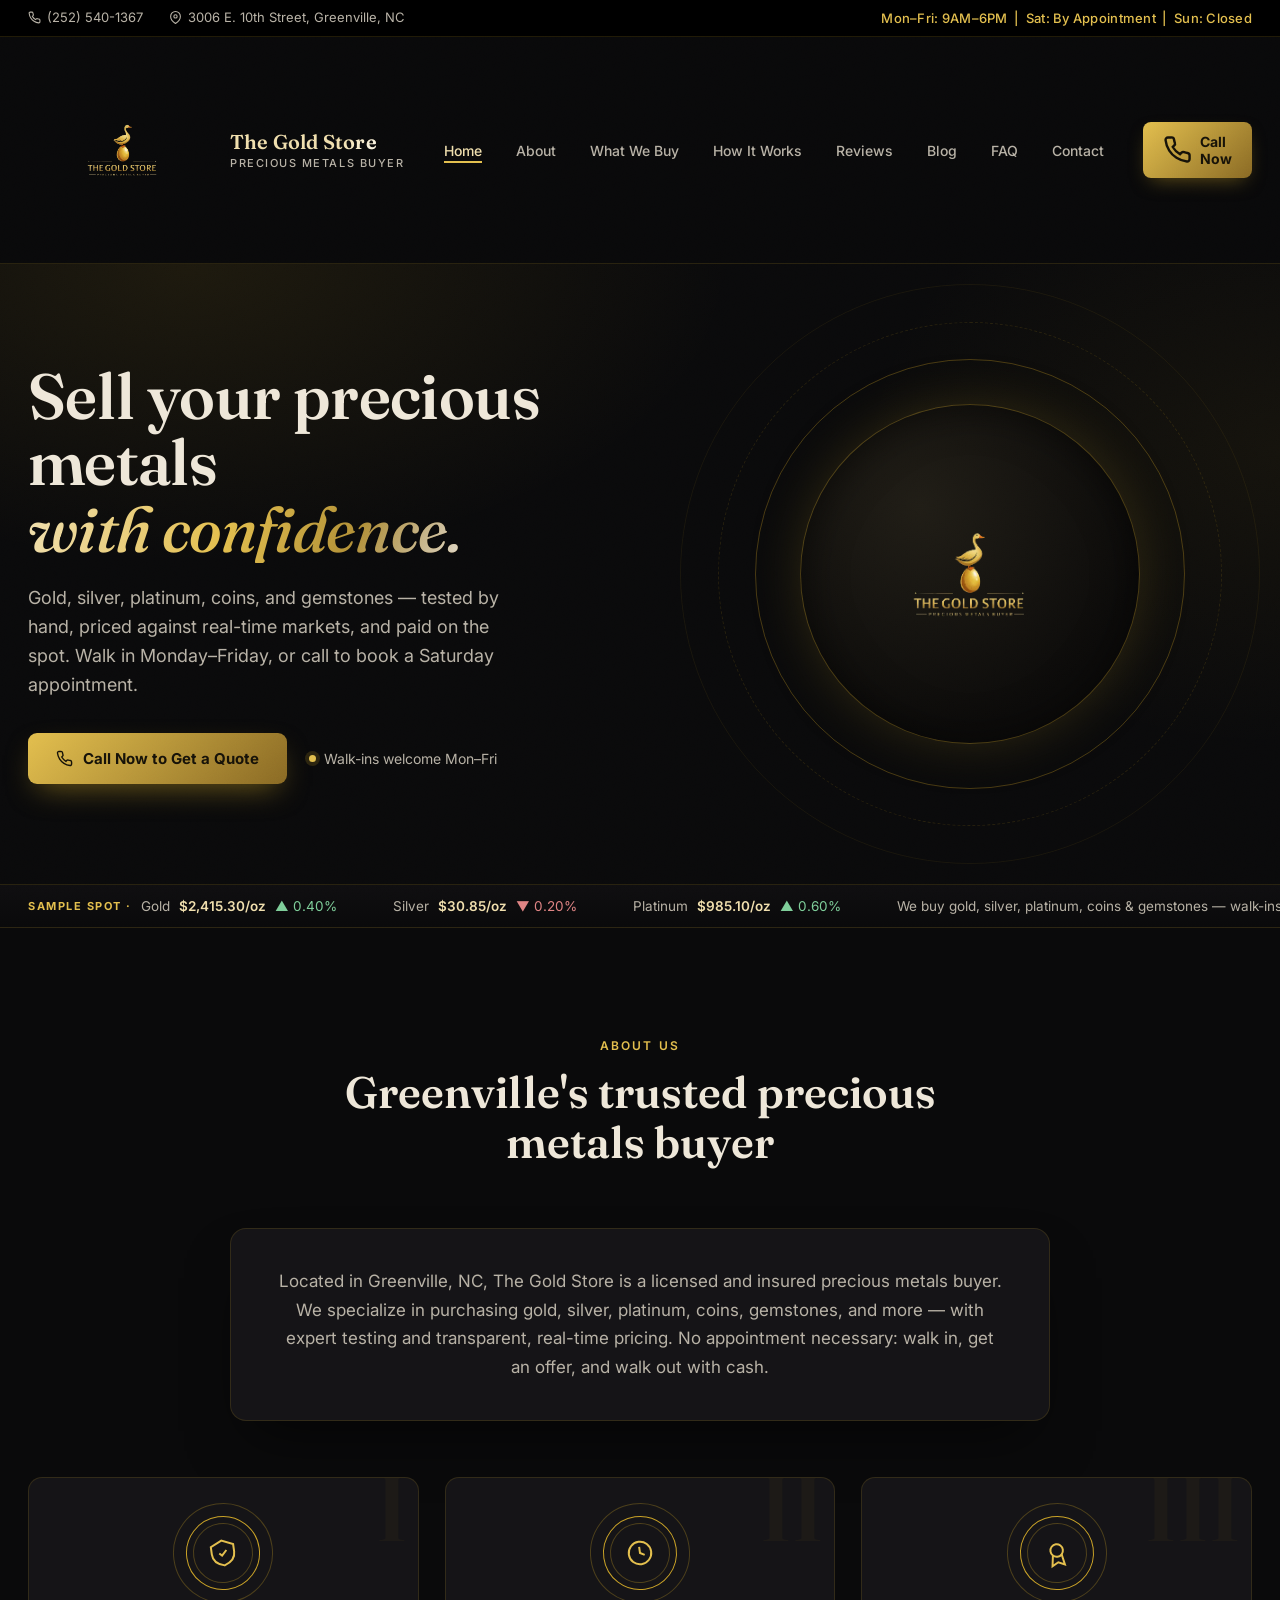
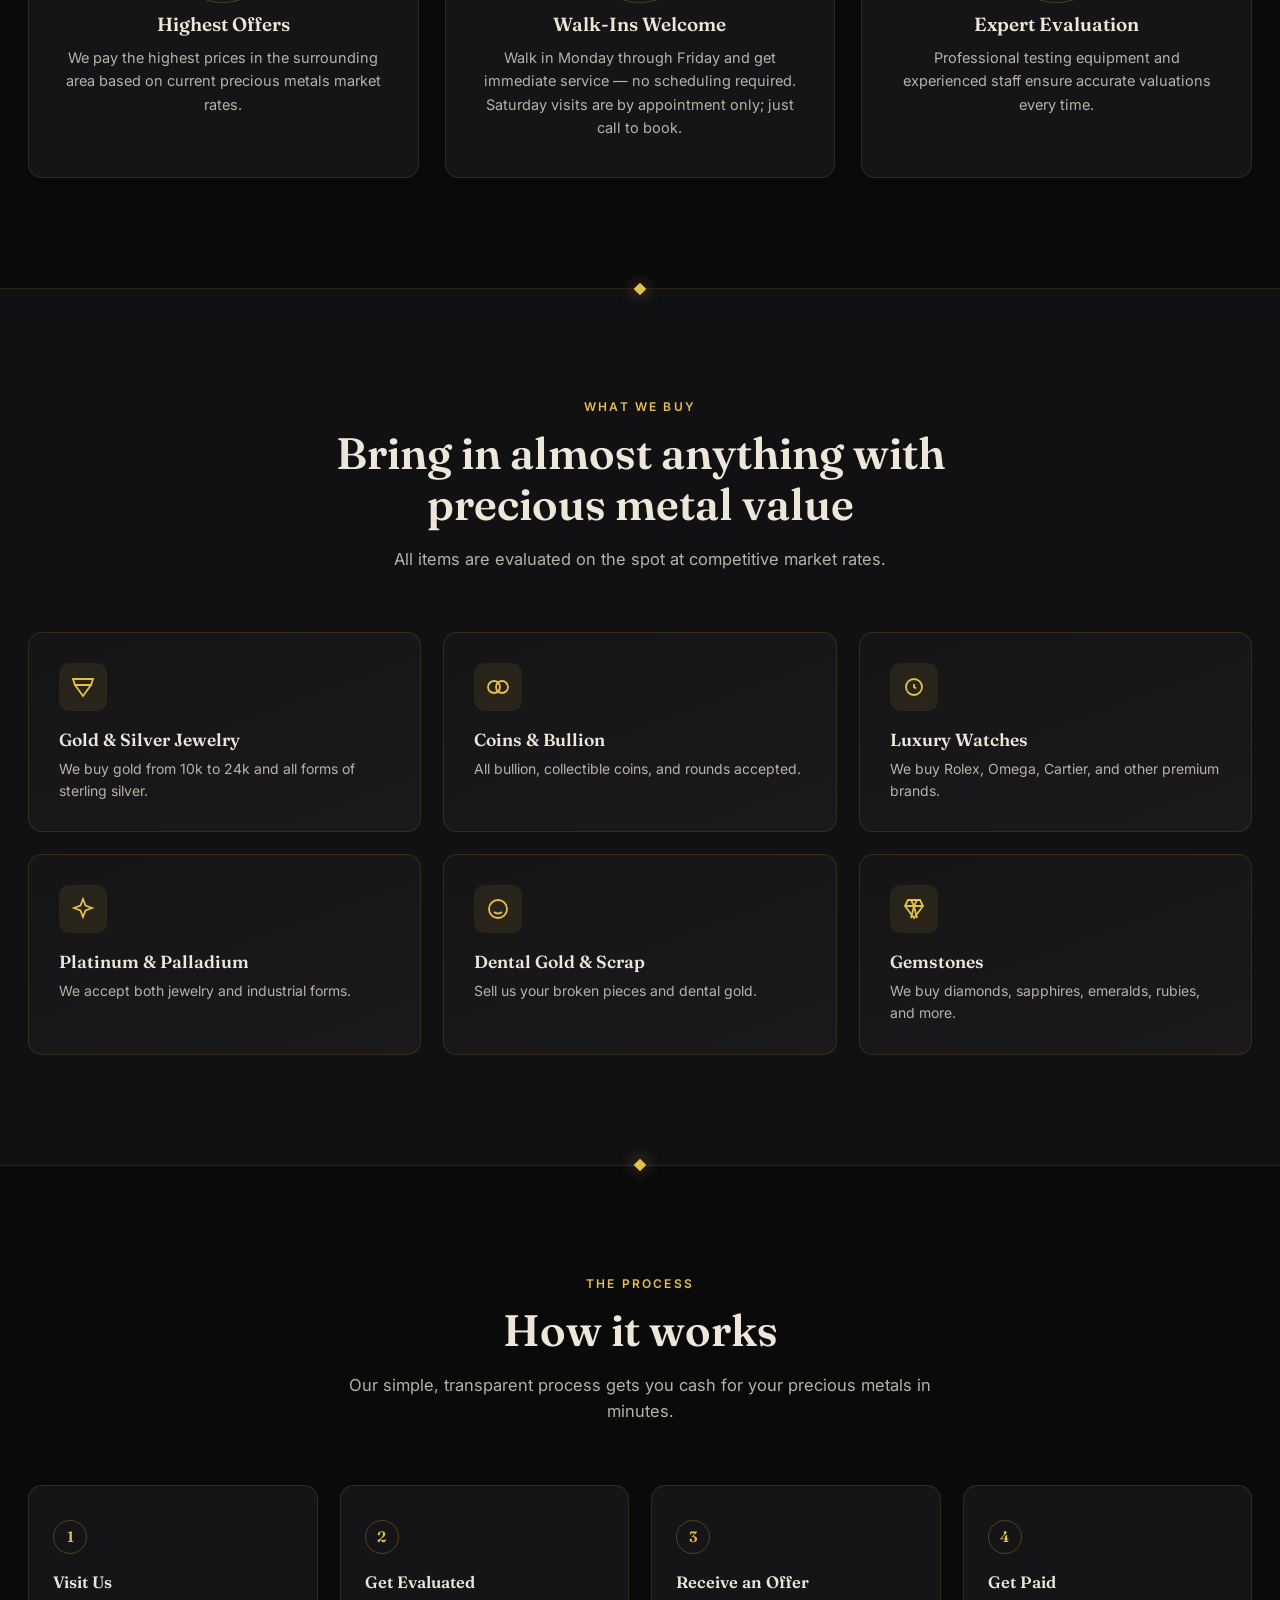
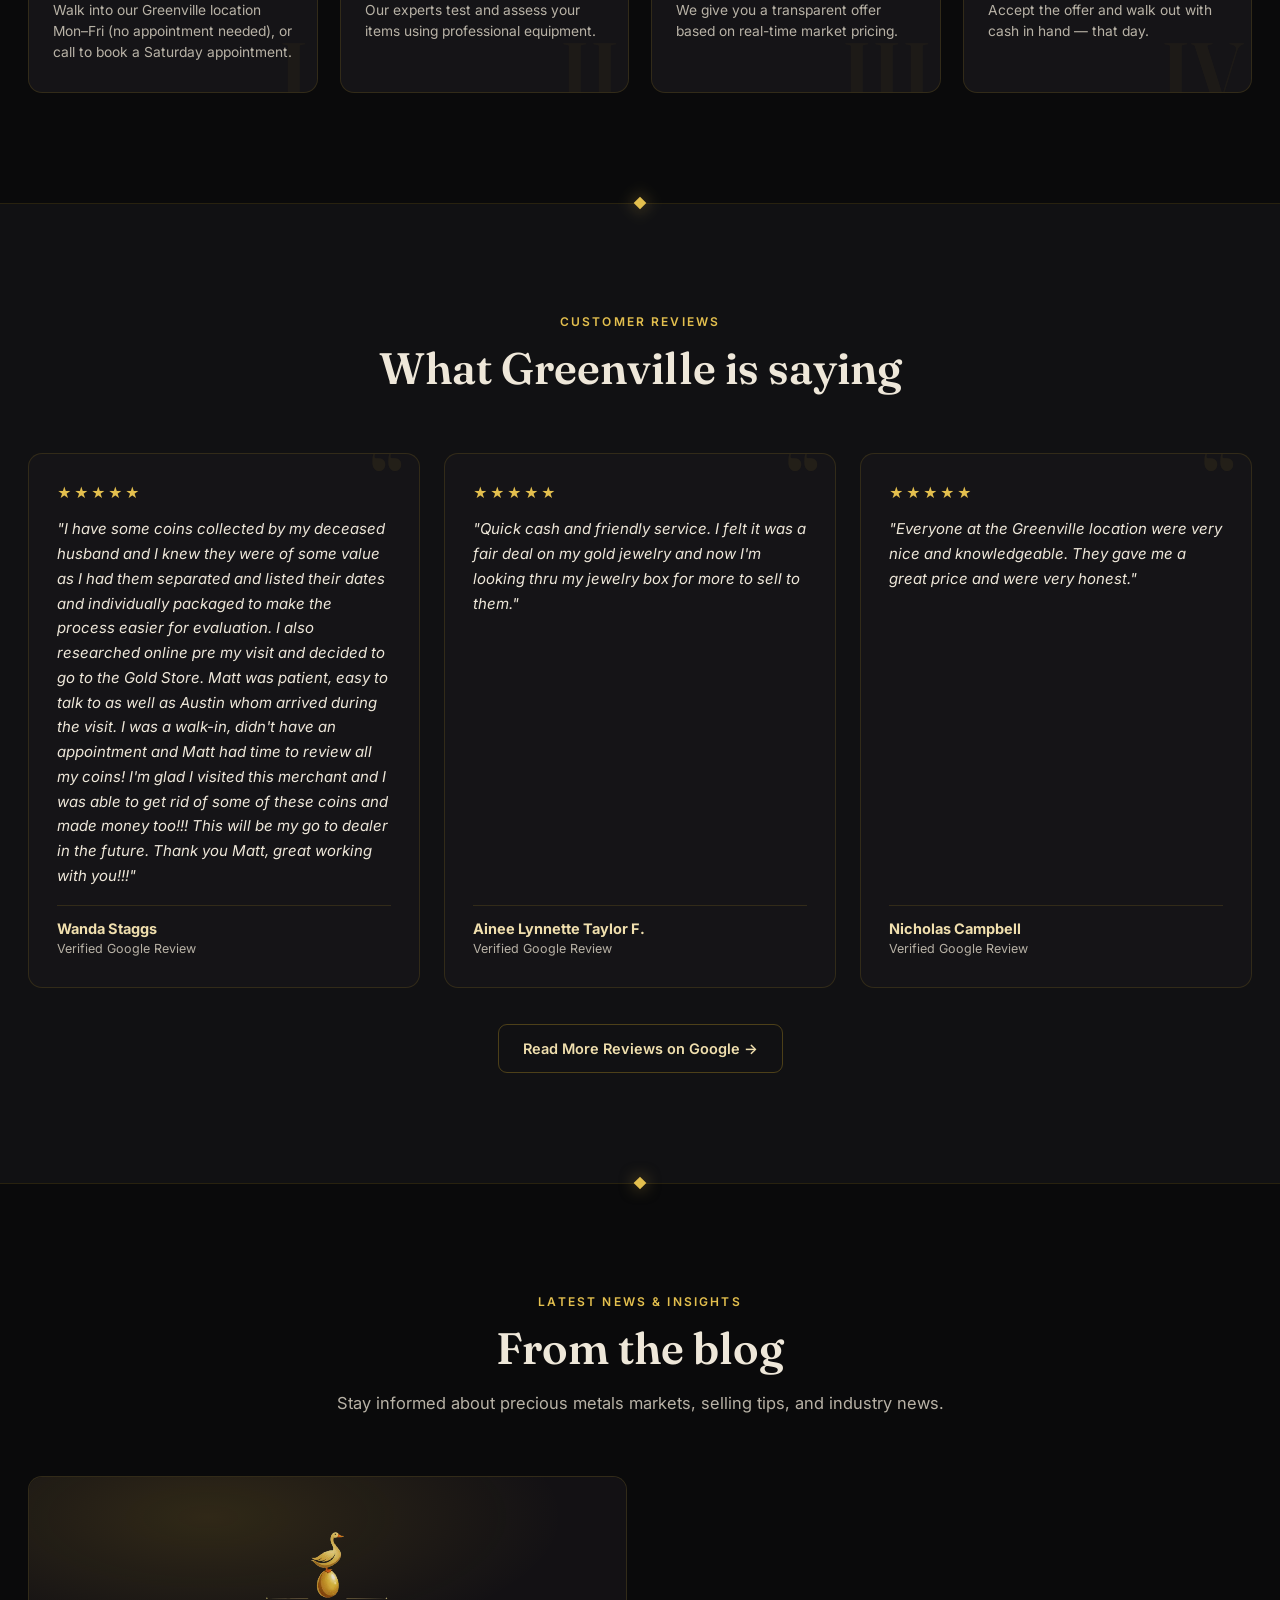
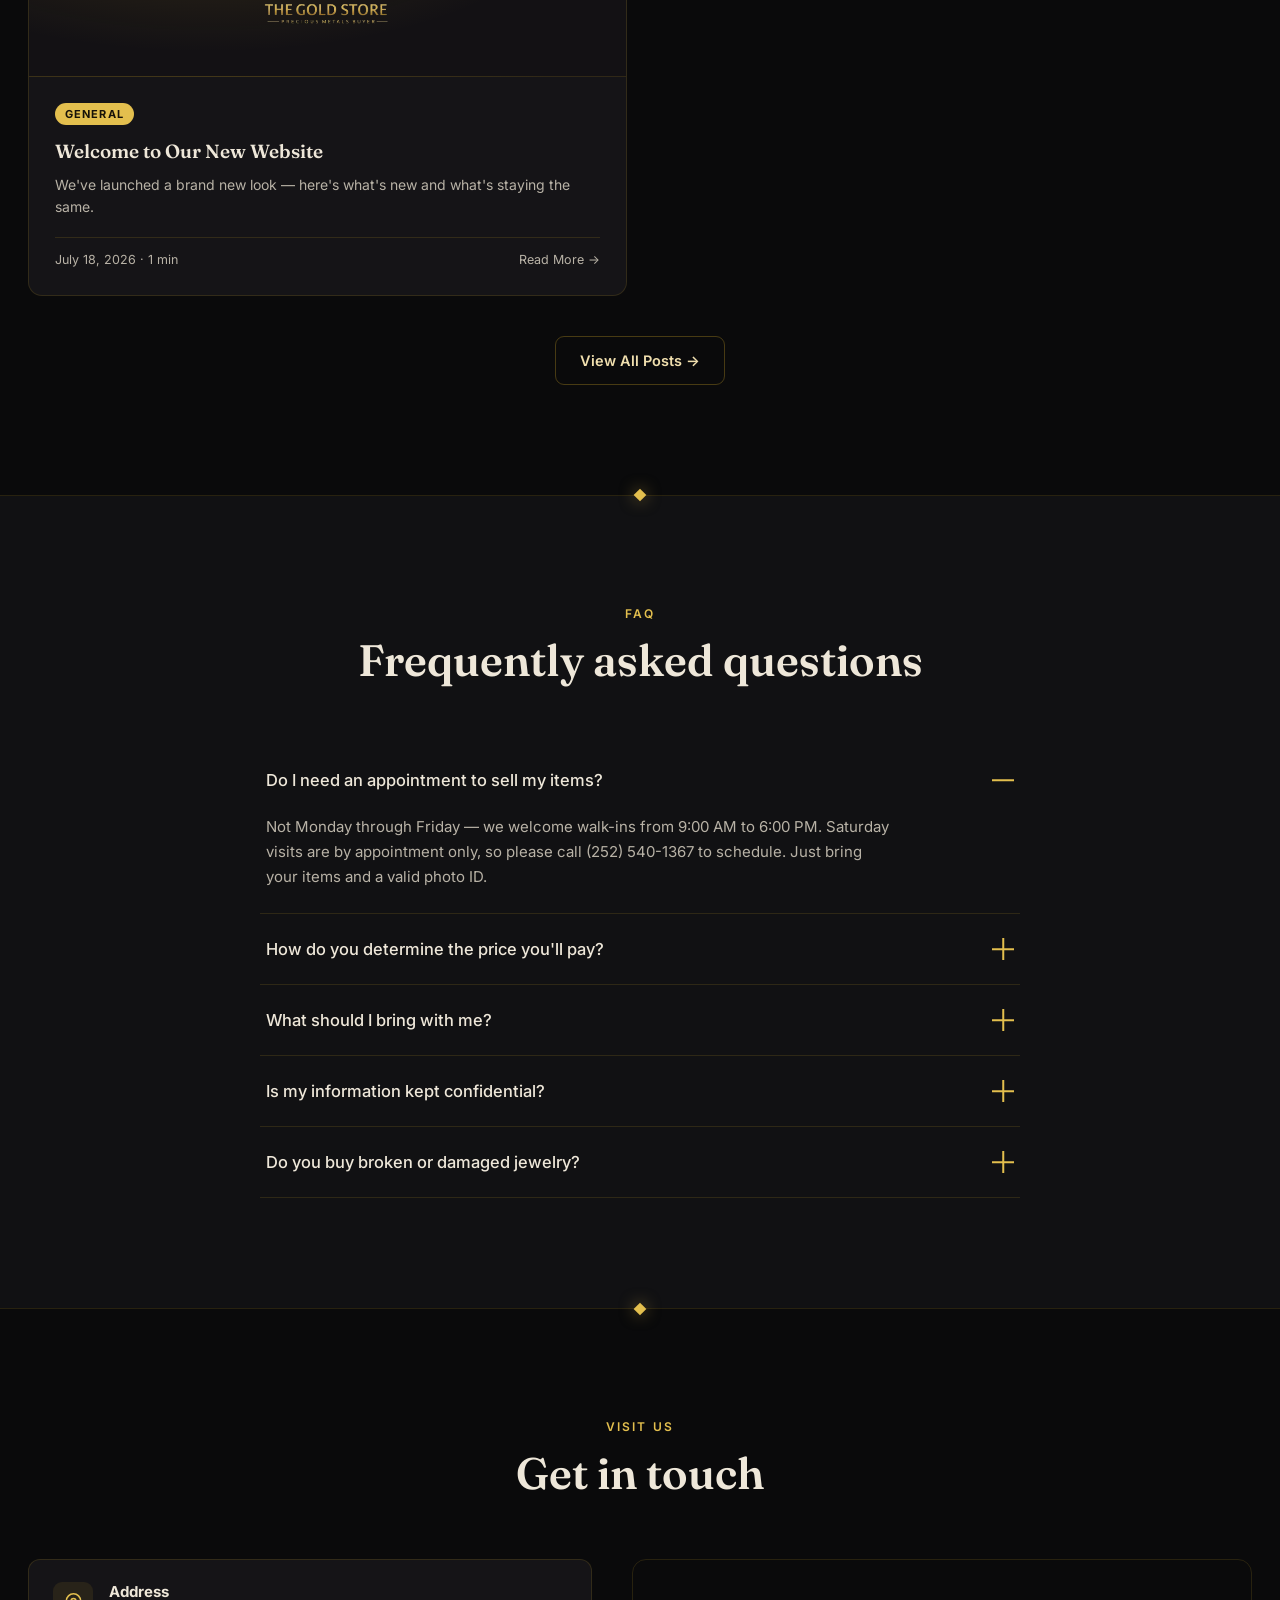
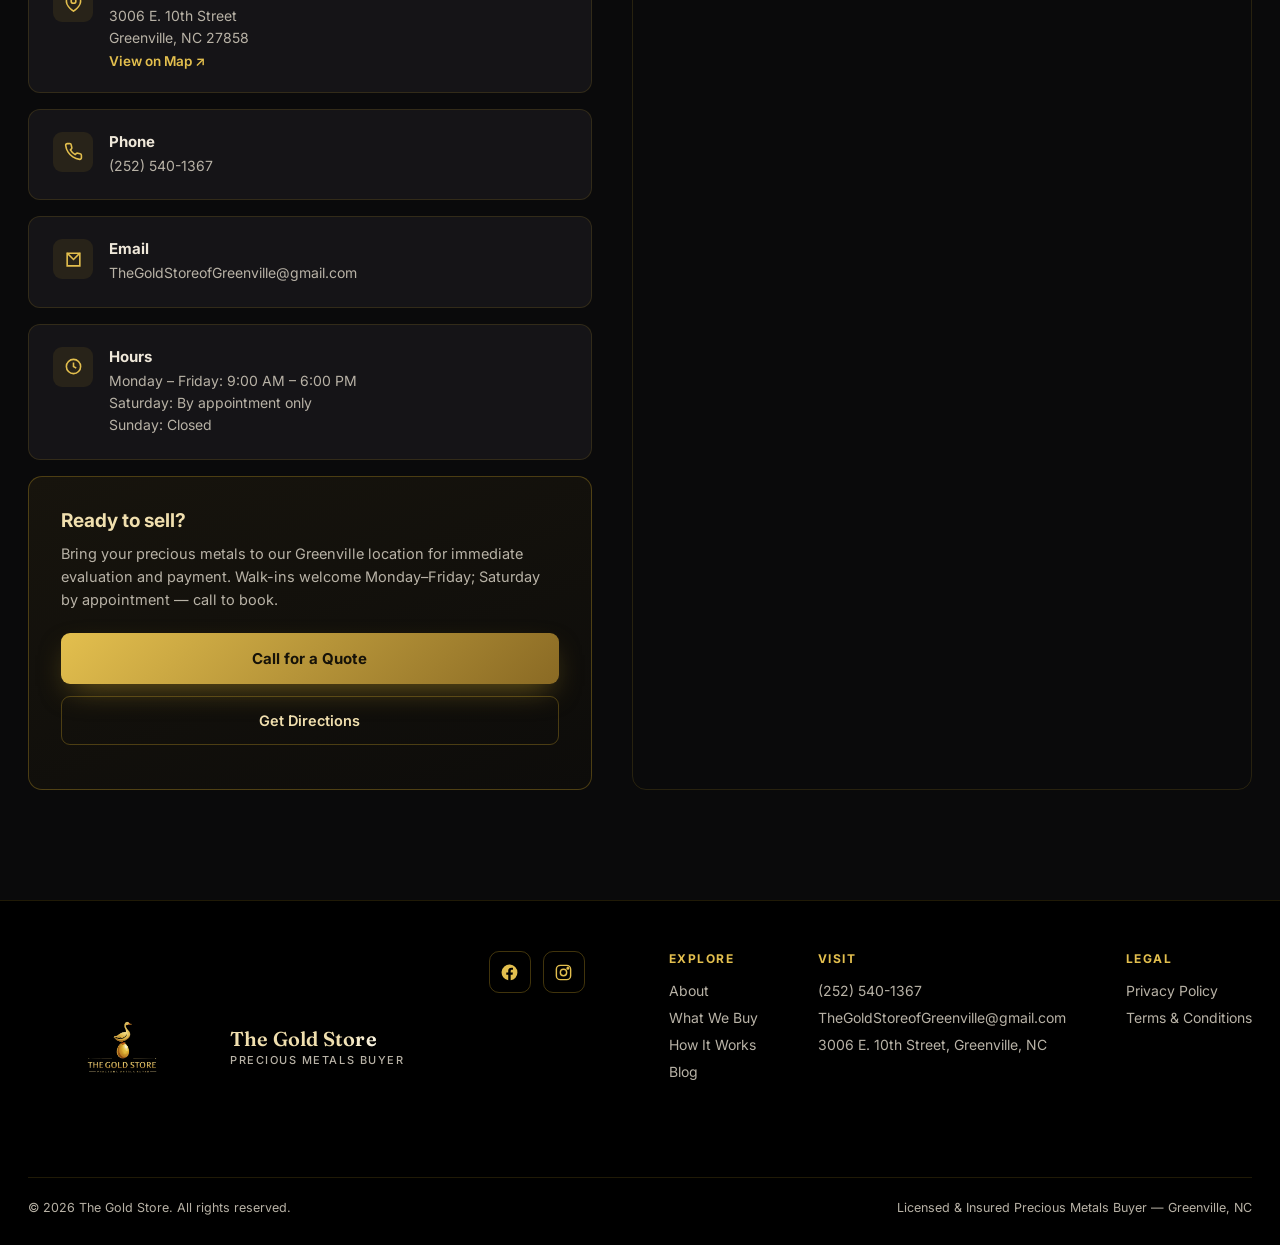
==== commit fe02244a: "sat update" ====
--- a/index.html
+++ b/index.html
@@ -49,12 +49,6 @@
       "dayOfWeek": ["Monday", "Tuesday", "Wednesday", "Thursday", "Friday"],
       "opens": "09:00",
       "closes": "18:00"
-    },
-    {
-      "@type": "OpeningHoursSpecification",
-      "dayOfWeek": "Saturday",
-      "opens": "10:00",
-      "closes": "14:00"
     }
   ],
   "sameAs": [
@@ -86,7 +80,7 @@
       <a href="tel:2525401367"><svg viewBox="0 0 24 24" fill="none" stroke="currentColor" stroke-width="2"><path d="M22 16.92v3a2 2 0 0 1-2.18 2 19.79 19.79 0 0 1-8.63-3.07 19.5 19.5 0 0 1-6-6 19.79 19.79 0 0 1-3.07-8.67A2 2 0 0 1 4.11 2h3a2 2 0 0 1 2 1.72c.127.96.362 1.903.7 2.81a2 2 0 0 1-.45 2.11L8.09 9.91a16 16 0 0 0 6 6l1.27-1.27a2 2 0 0 1 2.11-.45c.907.338 1.85.573 2.81.7A2 2 0 0 1 22 16.92z"/></svg>(252) 540-1367</a>
       <a href="https://maps.google.com/?q=3006+E.+10th+Street+Greenville+NC" target="_blank" rel="noopener"><svg viewBox="0 0 24 24" fill="none" stroke="currentColor" stroke-width="2"><path d="M21 10c0 7-9 13-9 13s-9-6-9-13a9 9 0 0 1 18 0z"/><circle cx="12" cy="10" r="3"/></svg>3006 E. 10th Street, Greenville, NC</a>
     </div>
-    <div class="hours">Mon–Fri: 9AM–6PM &nbsp;|&nbsp; Sat: 10AM–2PM &nbsp;|&nbsp; Sun: Closed</div>
+    <div class="hours">Mon–Fri: 9AM–6PM &nbsp;|&nbsp; Sat: By Appointment &nbsp;|&nbsp; Sun: Closed</div>
   </div>
 </div>
 
@@ -134,13 +128,13 @@
   <div class="wrap hero-grid">
     <div>
       <h1>Sell your precious metals <em>with confidence.</em></h1>
-      <p class="lede">Gold, silver, platinum, coins, and gemstones — tested by hand, priced against real-time markets, and paid on the spot. No appointment, no pressure.</p>
+      <p class="lede">Gold, silver, platinum, coins, and gemstones — tested by hand, priced against real-time markets, and paid on the spot. Walk in Monday–Friday, or call to book a Saturday appointment.</p>
       <div class="hero-actions">
         <a href="tel:2525401367" class="btn-primary">
           <svg viewBox="0 0 24 24" fill="none" stroke="currentColor" stroke-width="2"><path d="M22 16.92v3a2 2 0 0 1-2.18 2 19.79 19.79 0 0 1-8.63-3.07 19.5 19.5 0 0 1-6-6 19.79 19.79 0 0 1-3.07-8.67A2 2 0 0 1 4.11 2h3a2 2 0 0 1 2 1.72c.127.96.362 1.903.7 2.81a2 2 0 0 1-.45 2.11L8.09 9.91a16 16 0 0 0 6 6l1.27-1.27a2 2 0 0 1 2.11-.45c.907.338 1.85.573 2.81.7A2 2 0 0 1 22 16.92z"/></svg>
           Call Now to Get a Quote
         </a>
-        <div class="hero-note"><span class="dot"></span>No appointment needed</div>
+        <div class="hero-note"><span class="dot"></span>Walk-ins welcome Mon–Fri</div>
       </div>
     </div>
     <div class="hero-emblem">
@@ -180,8 +174,8 @@
       </div>
       <div class="trust-card reveal" data-num="II">
         <div class="stamp"><svg viewBox="0 0 24 24" fill="none" stroke="currentColor" stroke-width="1.6"><circle cx="12" cy="12" r="9"/><path d="M12 7v5l3.5 2"/></svg></div>
-        <h3>No Appointment Needed</h3>
-        <p>Walk in during business hours and get immediate service. No waiting, no scheduling required.</p>
+        <h3>Walk-Ins Welcome</h3>
+        <p>Walk in Monday through Friday and get immediate service — no scheduling required. Saturday visits are by appointment only; just call to book.</p>
       </div>
       <div class="trust-card reveal" data-num="III">
         <div class="stamp"><svg viewBox="0 0 24 24" fill="none" stroke="currentColor" stroke-width="1.6"><path d="M12 15a5 5 0 1 0 0-10 5 5 0 0 0 0 10z"/><path d="M8.5 13.5 7 22l5-2.5L17 22l-1.5-8.5"/></svg></div>
@@ -248,7 +242,7 @@
       <p>Our simple, transparent process gets you cash for your precious metals in minutes.</p>
     </div>
     <div class="steps">
-      <div class="step reveal" data-num="I"><div class="step-num">1</div><h3>Visit Us</h3><p>Walk into our Greenville location — no appointment required.</p><span class="step-connector"></span></div>
+      <div class="step reveal" data-num="I"><div class="step-num">1</div><h3>Visit Us</h3><p>Walk into our Greenville location Mon–Fri (no appointment needed), or call to book a Saturday appointment.</p><span class="step-connector"></span></div>
       <div class="step reveal" data-num="II"><div class="step-num">2</div><h3>Get Evaluated</h3><p>Our experts test and assess your items using professional equipment.</p><span class="step-connector"></span></div>
       <div class="step reveal" data-num="III"><div class="step-num">3</div><h3>Receive an Offer</h3><p>We give you a transparent offer based on real-time market pricing.</p><span class="step-connector"></span></div>
       <div class="step reveal" data-num="IV"><div class="step-num">4</div><h3>Get Paid</h3><p>Accept the offer and walk out with cash in hand — that day.</p></div>
@@ -298,9 +292,7 @@
       <h2>From the blog</h2>
       <p>Stay informed about precious metals markets, selling tips, and industry news.</p>
     </div>
-    <div class="blog-grid" id="blogTeaserGrid">
-      <!-- populated by blog-data.js -->
-    </div>
+    <!--BLOG_TEASER_START--><div class="blog-grid" id="blogTeaserGrid"></div><!--BLOG_TEASER_END-->
     <div style="text-align:center; margin-top:40px;">
       <a href="blog.html" class="btn-outline">View All Posts →</a>
     </div>
@@ -319,7 +311,7 @@
     <div class="faq-list reveal">
       <div class="faq-item open">
         <div class="faq-q"><span>Do I need an appointment to sell my items?</span><span class="plus"></span></div>
-        <div class="faq-a" style="max-height:120px;"><p>No — we welcome walk-ins during all business hours. Just bring your items and a valid photo ID.</p></div>
+        <div class="faq-a" style="max-height:160px;"><p>Not Monday through Friday — we welcome walk-ins from 9:00 AM to 6:00 PM. Saturday visits are by appointment only, so please call (252) 540-1367 to schedule. Just bring your items and a valid photo ID.</p></div>
       </div>
       <div class="faq-item">
         <div class="faq-q"><span>How do you determine the price you'll pay?</span><span class="plus"></span></div>
@@ -367,12 +359,12 @@
           </div>
           <div class="info-card reveal">
             <div class="ic"><svg viewBox="0 0 24 24" fill="none" stroke="currentColor" stroke-width="2"><circle cx="12" cy="12" r="9"/><path d="M12 7v5l3.5 2"/></svg></div>
-            <div><h4>Hours</h4><p>Monday – Friday: 9:00 AM – 6:00 PM<br>Saturday: 10:00 AM – 2:00 PM<br>Sunday: Closed</p></div>
+            <div><h4>Hours</h4><p>Monday – Friday: 9:00 AM – 6:00 PM<br>Saturday: By appointment only<br>Sunday: Closed</p></div>
           </div>
         </div>
         <div class="cta-panel reveal">
           <h4>Ready to sell?</h4>
-          <p>Bring your precious metals to our Greenville location for immediate evaluation and payment. No appointment necessary!</p>
+          <p>Bring your precious metals to our Greenville location for immediate evaluation and payment. Walk-ins welcome Monday–Friday; Saturday by appointment — call to book.</p>
           <a href="tel:2525401367" class="btn-primary">Call for a Quote</a>
           <a href="https://maps.google.com/?q=3006+E.+10th+Street+Greenville+NC" target="_blank" rel="noopener" class="btn-outline">Get Directions</a>
         </div>
--- a/assets/styles.css
+++ b/assets/styles.css
@@ -456,7 +456,12 @@
     .nav-links, .nav-cta{display:none;}
     .menu-toggle{display:flex; align-items:center; justify-content:center; width:40px;height:40px; background:none; border:1px solid var(--hairline-strong); border-radius:8px; color:var(--champagne); cursor:pointer;}
     .hero-grid{grid-template-columns:1fr;}
-    .hero-emblem{order:-1; transform:scale(.5); margin-bottom:-90px; margin-top:-30px;}
+    .hero-emblem{order:-1; margin-bottom:30px;}
+    .hero-emblem .emblem-ring{width:215px; height:215px;}
+    .hero-emblem .emblem-ring::before{inset:-19px;}
+    .hero-emblem .emblem-ring::after{inset:-38px;}
+    .hero-emblem .emblem-core{width:170px; height:170px;}
+    .hero-emblem .emblem-core img{width:150px;}
     .trust-grid, .buy-grid, .steps, .testi-grid, .blog-grid{grid-template-columns:1fr 1fr;}
     .steps .step-connector{display:none;}
     .contact-grid{grid-template-columns:1fr;}
@@ -469,7 +474,12 @@
     .trust-grid, .buy-grid, .steps, .testi-grid, .blog-grid, .gallery-strip{grid-template-columns:1fr;}
     section{padding:76px 0;}
     .utility-bar .wrap{flex-direction:column; align-items:flex-start;}
-    .hero-emblem{transform:scale(.4); margin-bottom:-120px; margin-top:-50px;}
+    .hero-emblem{margin-bottom:20px;}
+    .hero-emblem .emblem-ring{width:172px; height:172px;}
+    .hero-emblem .emblem-ring::before{inset:-15px;}
+    .hero-emblem .emblem-ring::after{inset:-30px;}
+    .hero-emblem .emblem-core{width:136px; height:136px;}
+    .hero-emblem .emblem-core img{width:120px;}
     .brand-mark{width:56px;height:56px;}
     .footer-logo{width:56px;}
   }
